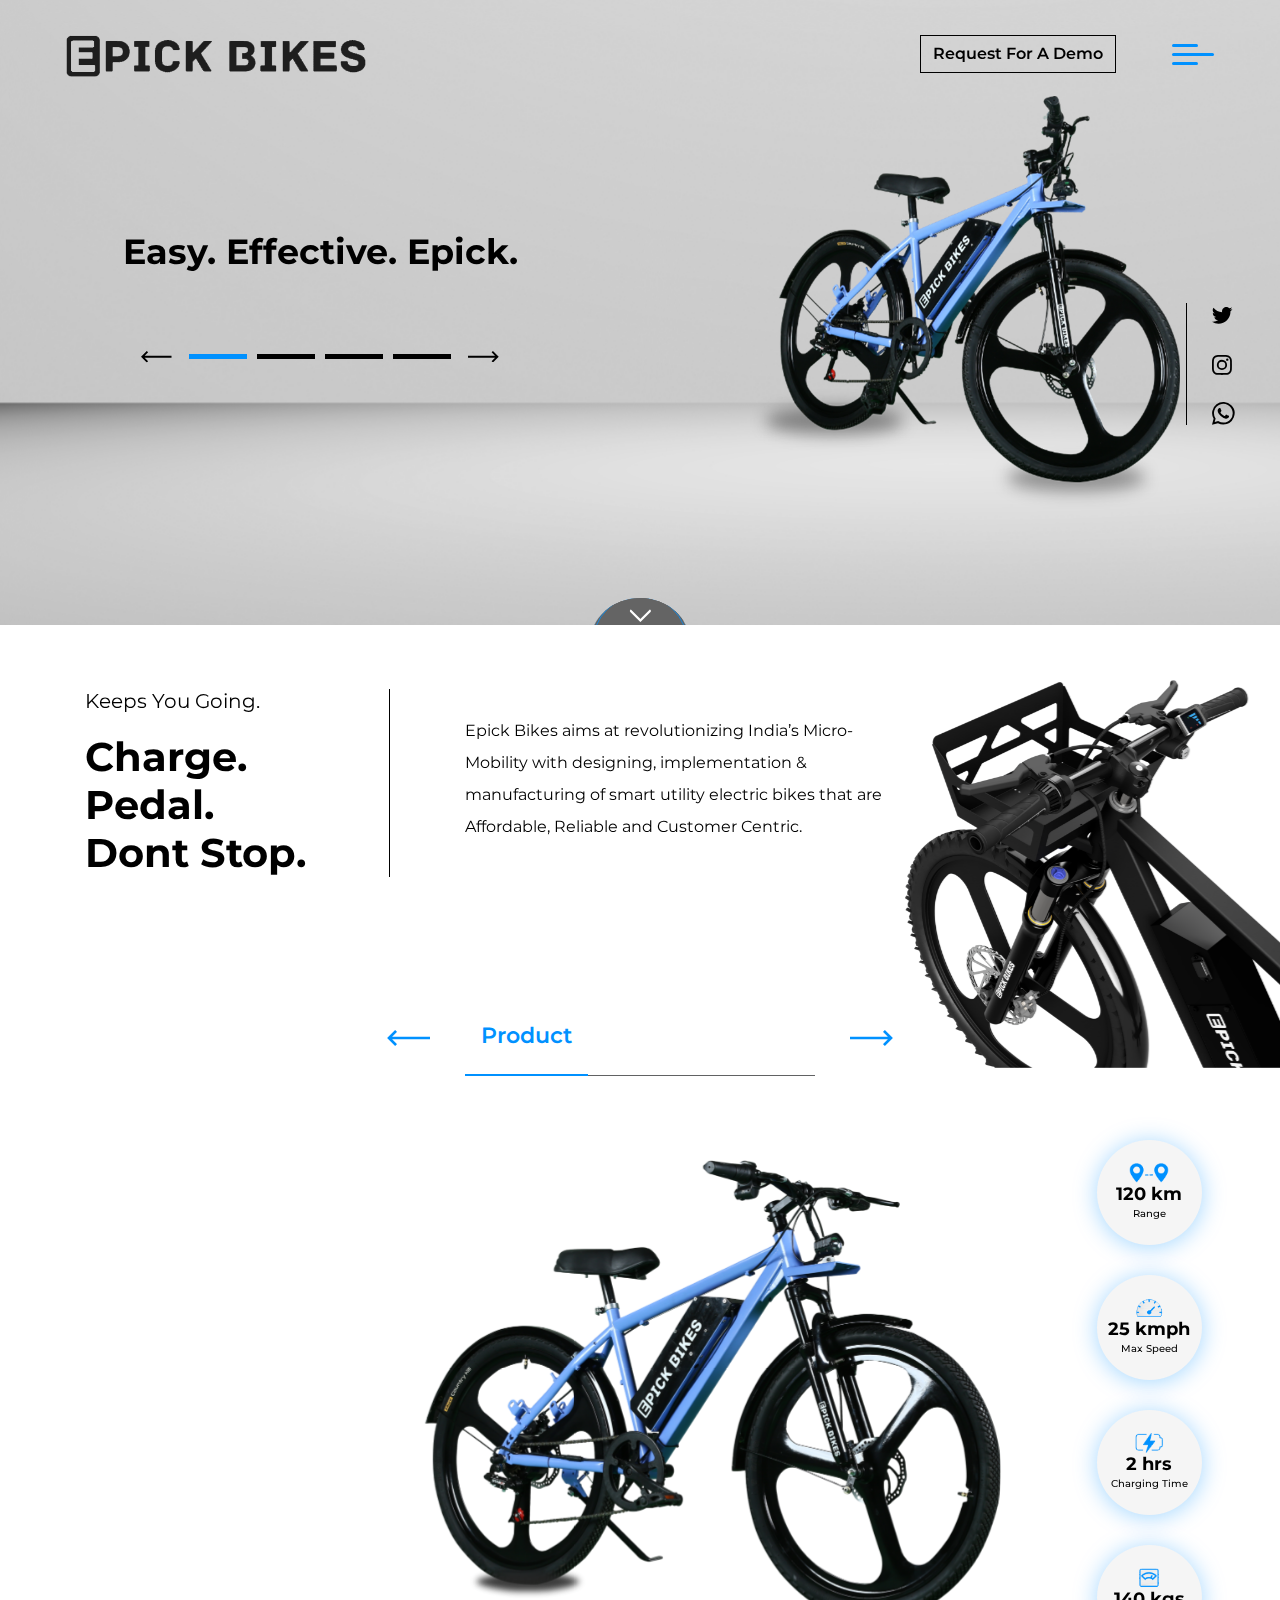
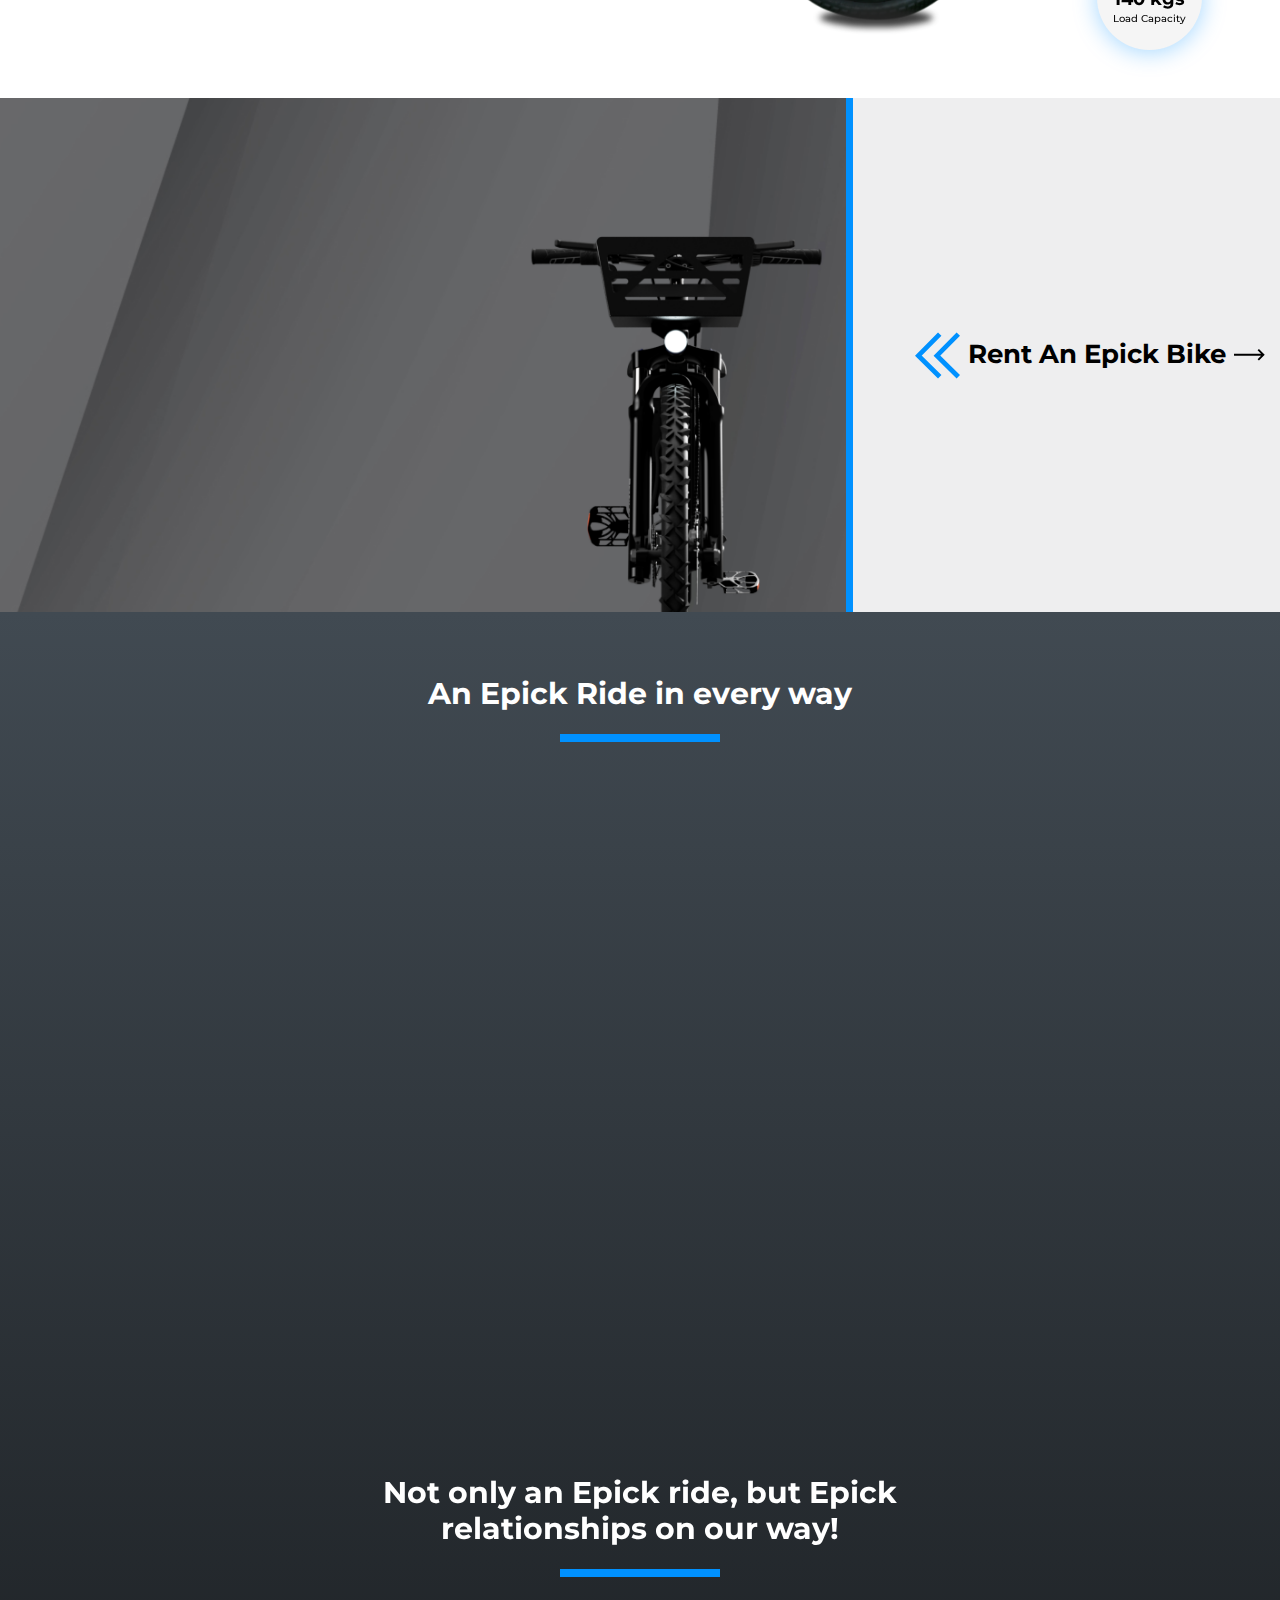
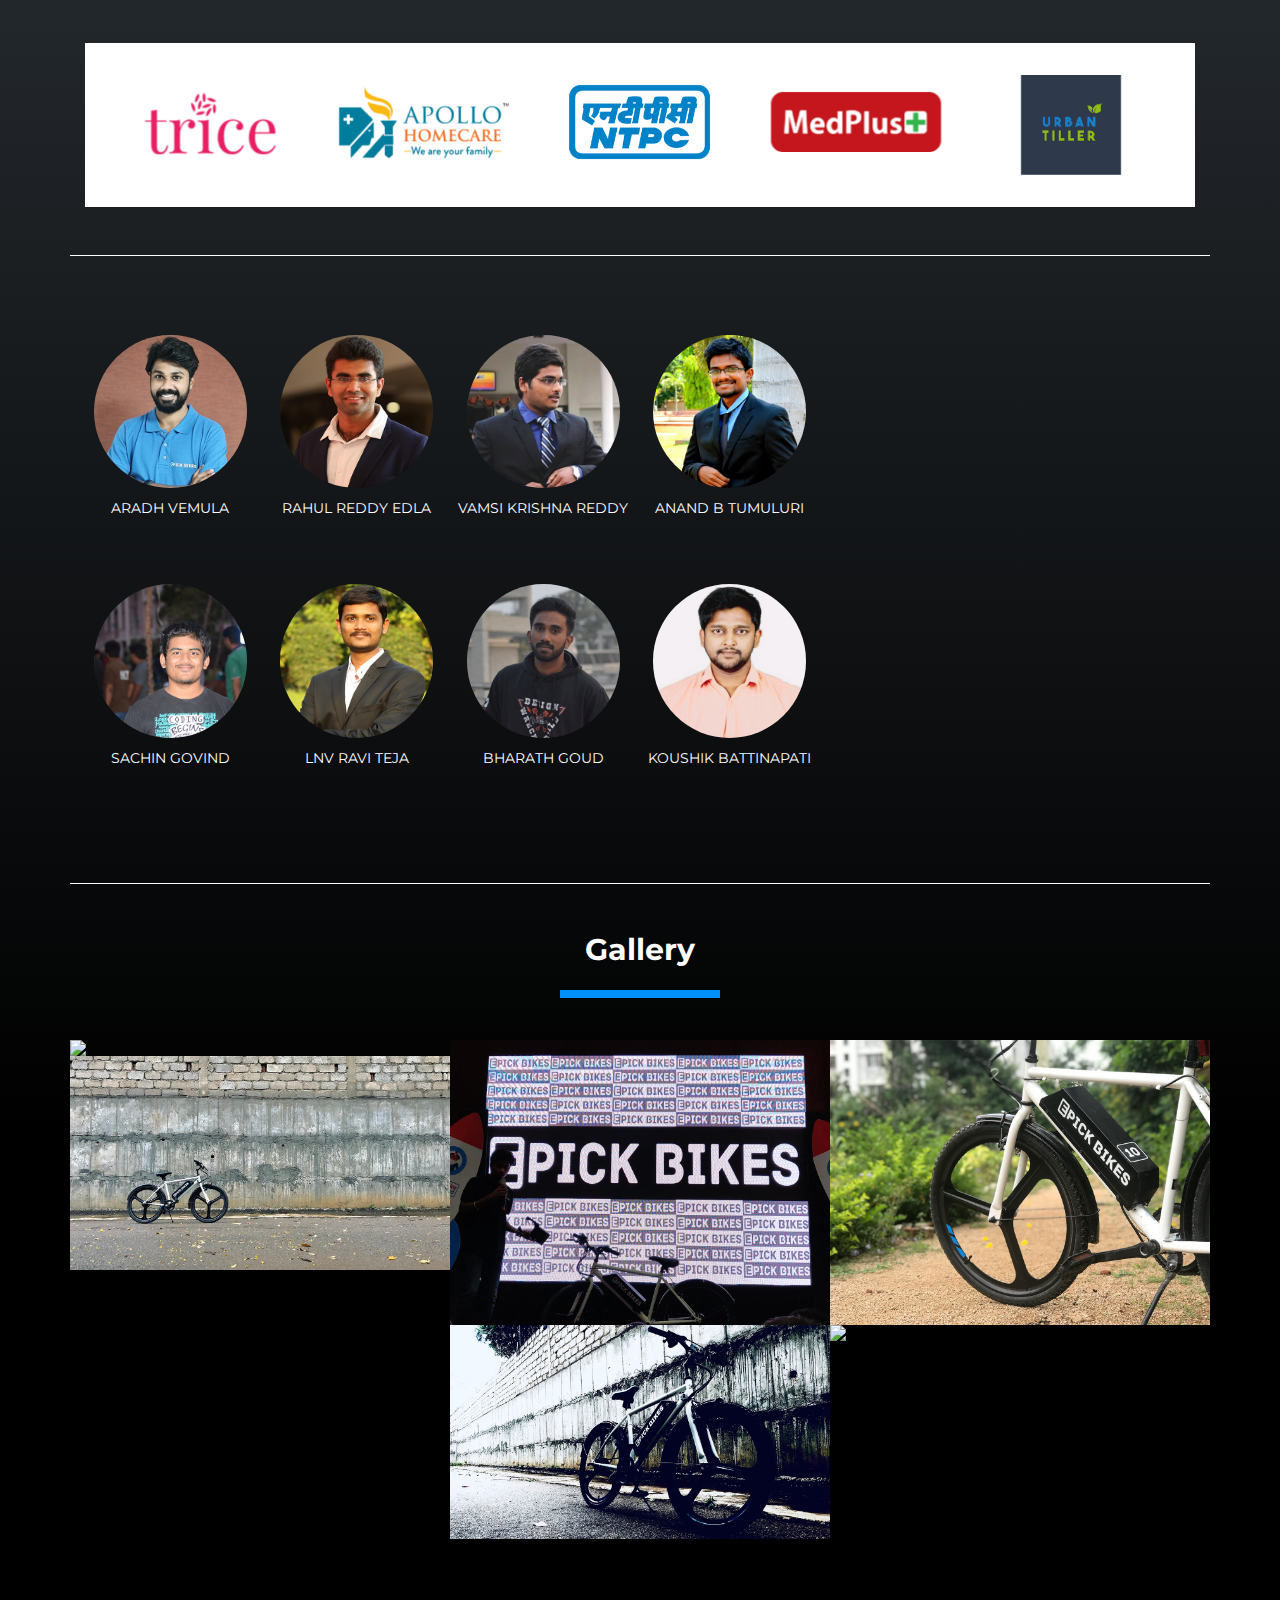
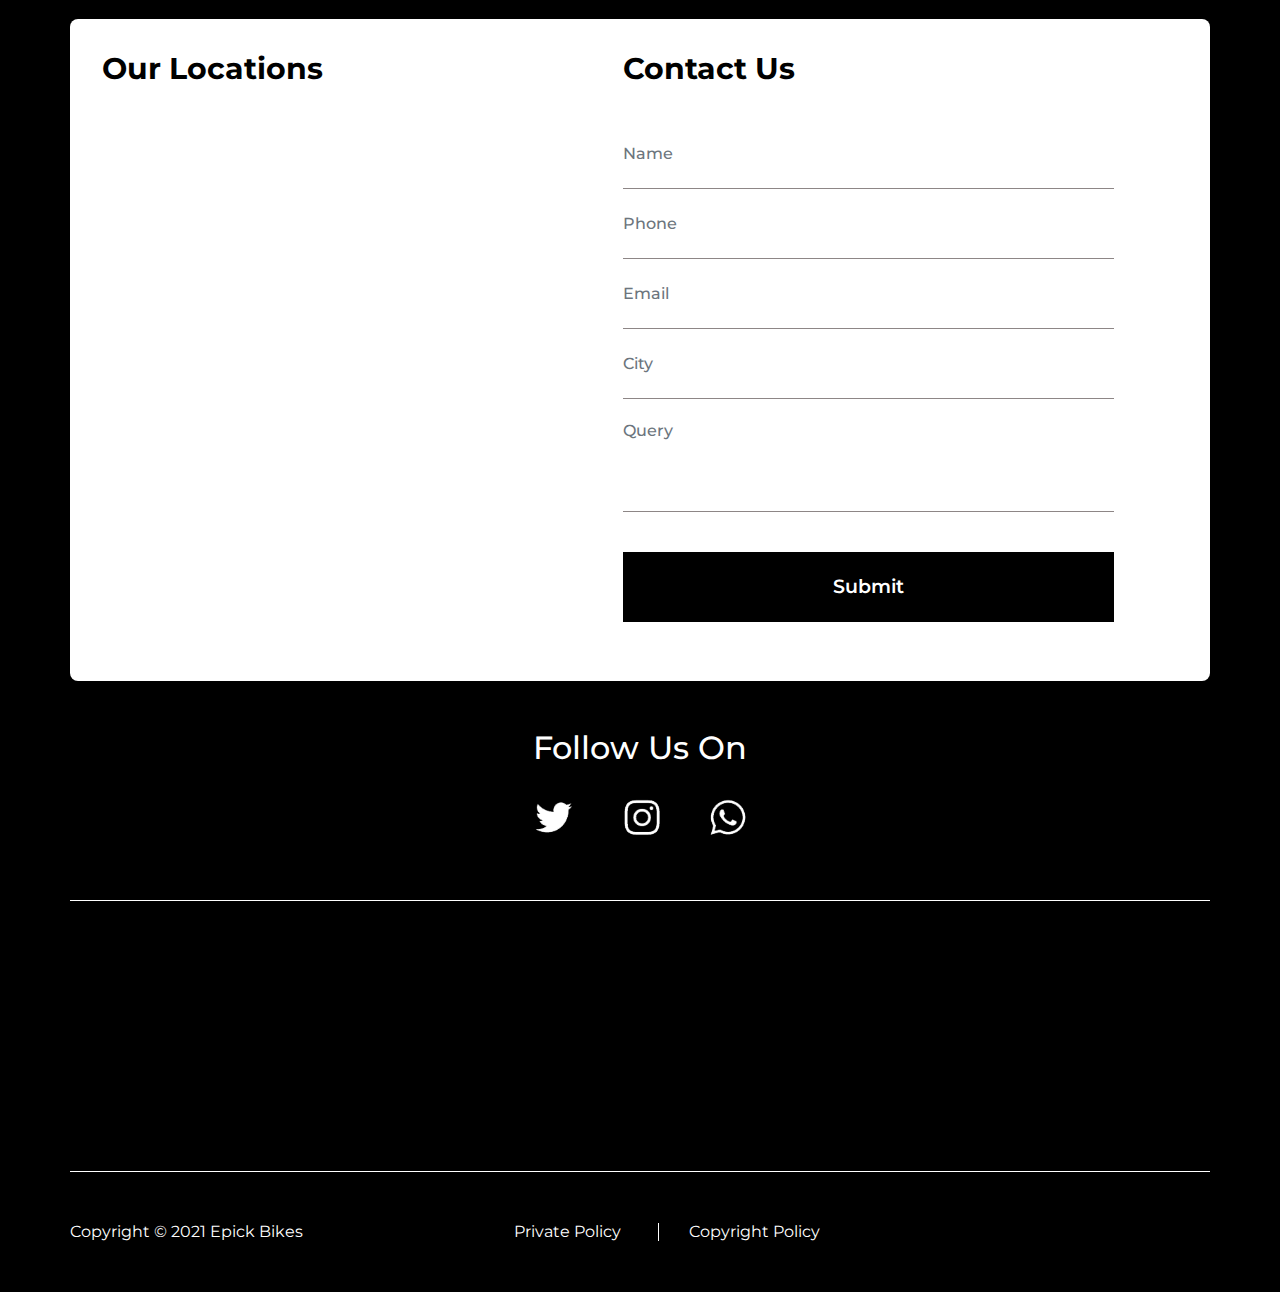
==== index.html @ 16fcb8f3 "Update index.html" ====
<!DOCTYPE html>
<html lang="en">
<head>
  <title>Epick Bikes | India’s Affordable Electric Bicycles</title>

  <meta charset="utf-8">
  <meta name="viewport" content="width=device-width, initial-scale=1">
  <meta name="description" content="Epick Bikes is a Hyderabad based indian EV technology startup that designs, develops and manufacture smart E-Bikes">

  <link rel="shortcut icon" href="images/fav.png" type="image/x-icon" />
  <!-- Styles -->
  <link rel="stylesheet" href="css/bootstrap.min.css">
  <link rel="stylesheet" type="text/css" href="css/themify-icons/themify-icons.css">
  <link rel="stylesheet" type="text/css" href="https://cdnjs.cloudflare.com/ajax/libs/font-awesome/5.15.3/css/all.min.css">
  <link rel="stylesheet" type="text/css" href="css/style.css">
  <link rel="stylesheet" type="text/css" href="css/responsive.css">
  <link rel="stylesheet" href="https://cdnjs.cloudflare.com/ajax/libs/fancybox/3.2.5/jquery.fancybox.min.css" />
  <link rel="stylesheet" href="css/animate.css"
  />
  <link href="https://unpkg.com/aos@2.3.1/dist/aos.css" rel="stylesheet">
  <!-- Owl Stylesheets -->
  <link rel="stylesheet" href="css/owl.carousel.min.css">
  <link rel="stylesheet" href="css/owl.theme.default.min.css">
  
</head>
  
<body> 

<header>
  <div class="container-fluid mx">
    <div class="row">
      <div class="col-8 col-md-6">
        <a href="#home" class="js-anchor-link"><img src="images/logo.png" class="logo_img"></a>
      </div>
      <div class="col-4 col-md-6">
        <ul class="list-inline float-right mb-0 d-flex align-items-center">
          <li class="list-inline-item">
            <button type="button" data-toggle="modal" data-target="#getForm" class="btn">Request for a demo</button>
          </li>
          <li class="list-inline-item ml-5">
            <a href="javascript:void(0)" class="openNav">
              <span></span>
              <span></span>
              <span></span>
            </a>
          </li>
        </ul>
      </div>
    </div>
  </div>
</header>

<div id="mySidenav" class="sidenav animated slideInRight" style="display:none;">
  <a href="javascript:void(0)" class="closebtn closeNav"><span class="ti-close"></span></a>      
    <div class="d">
      <ul class="list-unstyled side-nav">
        <li><a href="#home" class="js-anchor-link">Home</a></li>
        <li><a href="#productsBlock" class="js-anchor-link">Products</a></li>
        <li><a href="#featuresBlock" class="js-anchor-link">Features</a></li>
        <li><a href="#rentBike" class="js-anchor-link">Rent An Epick Bike</a></li>
        <li><a href="#buyBike" class="js-anchor-link">Buy An Epick Bike</a></li>   
        <li><a href="#howIsItUseFul" class="js-anchor-link">How Is It Useful</a></li>
        <li><a href="#ourTeam" class="js-anchor-link">Our Team</a></li>
        <li><a href="#contactUs" class="js-anchor-link">Contact Us</a></li>          
       </ul>
    </div>
</div>

<!-- main banner -->
<section class="main_banner" id="home">
  <div id="banner" class="carousel slide" data-ride="carousel" data-interval="2000">
    
    <!-- The slideshow -->
    <div class="carousel-inner">
      <div class="carousel-item active">
        <img src="images/eb1.png" class="animated slideInRight img-fluid">
        <div class="carousel-caption">
          <div class="container-fluid">
            <div class="row">
              <div class="col-md-6">
                <div class="caption_block animated bounceInDown">
                  <h1>Easy. effective. epick.</h1>
                </div>
              </div>
            </div>
          </div>
        </div>  
      </div>
      <div class="carousel-item">
        <img src="images/eb2.png" class="animated slideInRight img-fluid">
        <div class="carousel-caption">
          <div class="container-fluid">
            <div class="row">
              <div class="col-md-6 text-center">
                <div class="caption_block animated bounceInDown">
                  <h1>ride to work</h1>
                  <button href="#howIsItUseFul" class="btn js-anchor-link">Know More</button>
                </div>
              </div>
            </div>
          </div>
        </div>
      </div>
      <div class="carousel-item">
        <img src="images/group_45.png" class="animated slideInRight img-fluid">
        <div class="carousel-caption">
          <div class="container-fluid">
            <div class="row">
              <div class="col-md-6 text-center">
                <div class="caption_block animated bounceInDown">
                  <h1>ride for work</h1>
                  <button href="#howIsItUseFul" class="btn js-anchor-link">Know More</button>
                </div>
              </div>
            </div>
          </div>
        </div>
      </div>
      <div class="carousel-item">
        <img src="images/eb4.png" class="animated slideInRight img-fluid">
        <div class="carousel-caption">
          <div class="container-fluid">
            <div class="row">
              <div class="col-md-6 text-center">
                <div class="caption_block animated bounceInDown">
                  <h1>ride within community</h1>
                  <button href="#howIsItUseFul" class="btn js-anchor-link">Know More</button>
                </div>
              </div>
            </div>
          </div>
        </div>
      </div>
    </div>

    <div class="container-fluid slide_option_list">
      <div class="row">
        <div class="col-md-6">
          <ul class="list-inline">
            <li class="list-inline-item">
              <!-- Left control -->
              <a class="carousel-control-prev" href="#banner" data-slide="prev">
                <svg style="transform: rotate(180deg);" xmlns="http://www.w3.org/2000/svg" width="30.72" height="11.52" viewBox="0 0 30.72 11.52"><path d="M-30.72,4.8H-3.677L-7.114,1.354-5.76,0,0,5.76l-5.76,5.76-1.354-1.354L-3.677,6.72H-30.72Z" transform="translate(30.72)"/></svg>
              </a>
            </li>
            <li class="list-inline-item">
              <!-- Indicators -->
              <ul class="carousel-indicators">
                <li data-target="#banner" data-slide-to="0" class="active"></li>
                <li data-target="#banner" data-slide-to="1"></li>
                <li data-target="#banner" data-slide-to="2"></li>
                <li data-target="#banner" data-slide-to="3"></li>
              </ul>
            </li>
            <li class="list-inline-item">
              <!-- right control -->
              <a class="carousel-control-next" href="#banner" data-slide="next">
                <svg xmlns="http://www.w3.org/2000/svg" width="30.72" height="11.52" viewBox="0 0 30.72 11.52"><path d="M-30.72,4.8H-3.677L-7.114,1.354-5.76,0,0,5.76l-5.76,5.76-1.354-1.354L-3.677,6.72H-30.72Z" transform="translate(30.72)"/></svg>
              </a>
            </li>
          </ul>
        </div>  
      </div>
    </div>
  </div>
    
  <div class="social_block">
    <ul class="list-unstyled">
      <!-- <li>
        <a href="" target="_">
          <svg xmlns="http://www.w3.org/2000/svg" width="10.683" height="20.57" viewBox="0 0 10.683 20.57"><path d="M7.863,0c-2.792,0-4.7,1.7-4.7,4.833v2.7H0v3.658H3.159V20.57H6.934V11.189h3.15l.473-3.658H6.934V5.195c0-1.059.295-1.781,1.813-1.781h1.936V.144A25.875,25.875,0,0,0,7.863,0Z"/></svg>
        </a>
      </li> -->
      <li>
        <a href="https://twitter.com/EpickBikes" target="_blank">
          <svg xmlns="http://www.w3.org/2000/svg" width="20.571" height="16.716" viewBox="0 0 20.571 16.716"><path d="M20.571,1.978a8.438,8.438,0,0,1-2.423.665A4.234,4.234,0,0,0,20,.309a8.438,8.438,0,0,1-2.68,1.024,4.224,4.224,0,0,0-7.191,3.849A11.981,11.981,0,0,1,1.433.772,4.225,4.225,0,0,0,2.739,6.406,4.2,4.2,0,0,1,.828,5.879c0,.018,0,.035,0,.053A4.223,4.223,0,0,0,4.212,10.07a4.249,4.249,0,0,1-1.906.072,4.225,4.225,0,0,0,3.943,2.931,8.471,8.471,0,0,1-5.242,1.806A8.635,8.635,0,0,1,0,14.82a11.948,11.948,0,0,0,6.47,1.9A11.924,11.924,0,0,0,18.476,4.709q0-.274-.012-.545A8.594,8.594,0,0,0,20.57,1.979"/></svg>
        </a>
      </li>
      <li>
        <a href="https://www.instagram.com/epickbikes/?hl=en" target="_blank">
          <svg xmlns="http://www.w3.org/2000/svg" width="19.915" height="19.919" viewBox="0 0 19.915 19.919"><g transform="translate(-0.449 0)"><path d="M20.313,5.856A7.278,7.278,0,0,0,19.85,3.44,5.1,5.1,0,0,0,16.936.525,7.3,7.3,0,0,0,14.519.062C13.453.012,13.114,0,10.41,0S7.367.012,6.3.058A7.281,7.281,0,0,0,3.888.521,4.86,4.86,0,0,0,2.122,1.673,4.9,4.9,0,0,0,.974,3.436,7.3,7.3,0,0,0,.511,5.852C.46,6.919.449,7.257.449,9.961S.46,13,.507,14.067A7.278,7.278,0,0,0,.97,16.483,5.1,5.1,0,0,0,3.885,19.4a7.3,7.3,0,0,0,2.416.463c1.062.047,1.4.058,4.105.058s3.043-.012,4.105-.058a7.277,7.277,0,0,0,2.416-.463,5.1,5.1,0,0,0,2.915-2.914,7.3,7.3,0,0,0,.463-2.416c.047-1.062.058-1.4.058-4.105s0-3.043-.051-4.105Zm-1.794,8.133a5.46,5.46,0,0,1-.342,1.848,3.3,3.3,0,0,1-1.891,1.891,5.479,5.479,0,0,1-1.848.342c-1.051.047-1.366.058-4.023.058s-2.977-.012-4.024-.058a5.457,5.457,0,0,1-1.848-.342A3.065,3.065,0,0,1,3.4,16.985a3.1,3.1,0,0,1-.743-1.144,5.48,5.48,0,0,1-.342-1.848c-.047-1.051-.058-1.366-.058-4.024s.012-2.977.058-4.023A5.457,5.457,0,0,1,2.655,4.1,3.028,3.028,0,0,1,3.4,2.953,3.092,3.092,0,0,1,4.546,2.21a5.483,5.483,0,0,1,1.848-.342c1.051-.047,1.366-.058,4.023-.058s2.977.012,4.024.058a5.46,5.46,0,0,1,1.848.342,3.063,3.063,0,0,1,1.144.743A3.1,3.1,0,0,1,18.177,4.1a5.482,5.482,0,0,1,.342,1.848c.047,1.051.058,1.366.058,4.023s-.012,2.969-.058,4.02Zm0,0" transform="translate(0 0)"/><path d="M130.066,124.5a5.117,5.117,0,1,0,5.117,5.117A5.118,5.118,0,0,0,130.066,124.5Zm0,8.436a3.319,3.319,0,1,1,3.319-3.319A3.32,3.32,0,0,1,130.066,132.936Zm0,0" transform="translate(-119.656 -119.655)"/><path d="M364.839,89.8a1.195,1.195,0,1,1-1.195-1.195A1.195,1.195,0,0,1,364.839,89.8Zm0,0" transform="translate(-347.915 -85.154)"/></g></svg>
        </a>
      </li>
      <li>
        <a href="https://wa.me/919494869939?text=Thank%20you%20for%20contacting%20Epick%20Bikes" target="_blank">
          <svg xmlns="http://www.w3.org/2000/svg" width="22.589" height="22.697" viewBox="0 0 22.589 22.697"><defs><style>.a{fill-rule:evenodd;}</style></defs><path class="a" d="M19.547,3.3a11.25,11.25,0,0,0-17.7,13.571L.25,22.7l5.962-1.564A11.235,11.235,0,0,0,11.587,22.5h0A11.252,11.252,0,0,0,19.547,3.3ZM11.591,20.6h0A9.337,9.337,0,0,1,6.83,19.3l-.341-.2-3.538.928.944-3.45-.222-.354A9.348,9.348,0,1,1,11.591,20.6Zm5.128-7c-.281-.141-1.663-.82-1.92-.914s-.445-.14-.632.141-.726.914-.89,1.1-.328.211-.609.07a7.676,7.676,0,0,1-2.26-1.395,8.477,8.477,0,0,1-1.563-1.947c-.164-.281,0-.419.123-.574a7.949,7.949,0,0,0,.7-.961.517.517,0,0,0-.024-.492c-.07-.141-.632-1.524-.866-2.087-.228-.548-.46-.474-.632-.482s-.351-.01-.539-.01A1.032,1.032,0,0,0,6.86,6.4a3.152,3.152,0,0,0-.983,2.344,5.467,5.467,0,0,0,1.147,2.907,12.527,12.527,0,0,0,4.8,4.243,16.086,16.086,0,0,0,1.6.592,3.853,3.853,0,0,0,1.77.111,2.9,2.9,0,0,0,1.9-1.336,2.348,2.348,0,0,0,.164-1.336c-.07-.117-.258-.187-.538-.328Zm0,0" transform="translate(-0.25)"/></svg>
        </a>
      </li>
    </ul>
  </div>


  <div class="cl_block">
    <ul class="circle_links">
      <li>
        <a href="#productsBlock" class="js-anchor-link">Product</a>
      </li>
      <li>
        <a href="#featuresBlock" class="js-anchor-link">Features</a>
      </li>
      <li>
        <a href="#rentBike" class="js-anchor-link">Own Epick</a>
      </li>
      <li>
        <a href="#contactUs" class="js-anchor-link">Contact Us</a>
      </li>
      <li class="close">
        <a href="javascript:void(0)"><span class="ti-angle-down"></span></a>
      </li>
    </ul>
  </div>
</section>

<div class="bg_bike">
<!-- about block -->
<section class="about_block">
  <div class="container">
    <div class="row d-flex align-items-center">
      <div class="col-md-4">
        <div data-aos="fade-right" data-aos-delay="200">
          <h5>Keeps You Going.</h5>
          <h1>Charge. <span>Pedal.</span> Dont Stop.</h1>
        </div>
      </div>
      <div class="col-md-6" data-aos="fade-left" data-aos-delay="200">
        <p>
          Epick Bikes aims at revolutionizing India’s Micro-Mobility with designing, implementation & manufacturing of smart utility electric bikes that are Affordable, Reliable and Customer Centric.
        </p>
      </div>
    </div>
  </div>
</section>


<!-- product features -->
<div id="productsBlock"></div>
<section class="product_features py-5" id="featuresBlock">
  <div class="container-fluid mx">
    <div class="row mb-5">
      <div class="col-md-12">
        <!-- Nav links -->
        
            <ul class="nav nav-pills fa d-flex" role="tablist">
              <li class="nav-item vis ">
                <a class="nav-link active" data-toggle="pill" href="#products">Product</a>
              </li>
              <li class="nav-item vis">
                <a class="nav-link" data-toggle="pill" href="#features">Features</a>
              </li>
            </ul>
         
      </div>
    </div>

  <!-- Tab panes -->
  <div class="tab-content">
    <div class="tab-pane fade active" id="products">
      <div class="row carousel fade" id="product" data-ride="carousel" data-interval="false">
        <div class="col-md-3">
          <div class="product_sel" data-aos="fade-right" data-aos-delay="200">
            <h1>WE <b>ADAPT </b>
OUR PRODUCT
TO YOUR <b>NEEDS</b>
</h1>
            <p>Select your colour</p>
            <ul class="list-inline color_select carousel-indicators">
              <li data-target="#product" data-slide-to="0"  class="list-inline-item active">
                <a href=""></a>
              </li>
              <li data-target="#product" data-slide-to="1"  class="list-inline-item">
                <a href=""></a>
              </li>
              <li data-target="#product" data-slide-to="2"  class="list-inline-item">
                <a href=""></a>
              </li>
              <li data-target="#product" data-slide-to="3"  class="list-inline-item">
                <a href=""></a>
              </li>
              <li data-target="#product" data-slide-to="4"  class="list-inline-item">
                <a href=""></a>
              </li>
            </ul>
            <a class="btn mt-5" href="docs/Epick Bikes_Specification PDF.pdf" target="blank">See Detailed Specifications</a>
          </div>
        </div>
        <div class="col-md-9">
          <div class="row product_details d-flex align-items-center">
            <div class="col-md-9 col-lg-10">
              <div class="carousel-inner">
                <div class="carousel-item active">
                  <div class="bike_img">
                    <img src="images/product_bike_22.png" class="img-fluid">
                  </div>
                </div>
                <div class="carousel-item">
                  <div class="bike_img">
                    <img src="images/product_bike_11.png" class="img-fluid">
                  </div>
                </div>
                <div class="carousel-item">
                  <div class="bike_img">
                    <img src="images/product_bike_33.png" class="img-fluid">
                  </div>
                </div>
                <div class="carousel-item">
                  <div class="bike_img">
                    <img src="images/product_bike_44.png" class="img-fluid">
                  </div>
                </div>
                <div class="carousel-item">
                  <div class="bike_img">
                    <img src="images/product_bike_55.png" class="img-fluid">
                  </div>
                </div>
              </div>
            </div>
            <div class="col-md-3 col-lg-2">
              <ul class="list-unstyled">
                <li>
                  <img src="images/icon1-range.png">
                  <h5>120 km</h5>
                  <p>Range</p>
                </li>
                <li>
                  <img src="images/speed-icon.png">
                  <h5>25 kmph</h5>
                  <p>Max Speed</p>
                </li>
                <li>
                  <img src="images/charging-icon.png">
                  <h5>2 hrs</h5>
                  <p>Charging Time</p>
                </li>
                <li>
                  <img src="images/capacity-icon.png">
                  <h5>140 kgs</h5>
                  <p>Load Capacity</p>
                </li>
              </ul>
            </div>
          </div>
        </div>
      </div>
    </div>
    <div class="tab-pane fade" id="features">
      <div class="row">
        <div class="col-md-6">
          <img src="images/charging_render.png" class="img-fluid">
        </div>
        <div class="col-md-6">
          <ul class="list-unstyled accordion" id="ftr" data-aos="fade-left" data-aos-delay="200">
            <li>
              <a class="toggle" srcUrl="images/charging_render.png">Portable Charger</a>
              <div class="inner">
                <p>A lightweight 3A/5A portable charger that can be plugged in any domestic socket.
</p>
              </div>
            </li>
            <li>
              <a class="toggle" srcUrl="images/pedal_assist.png">Pedal Assist</a>
              <div class="inner">
                <p>Pedal Assist mode with a 12 magnet PAS sensor aids in easing your cycling effort and increased range
</p>
              </div>
            </li>
            <li>
              <a class="toggle" srcUrl="images/gps_tracking.png">GPS Tracking</a>
              <div class="inner">
                <p>Live GPS tracking & real-time Monitoring dashboard 
</p>
              </div>
            </li>
            <li>
              <a class="toggle" srcUrl="images/customize_utility.png">Customize Utility</a>
              <div class="inner">
                <p>Customize your utility space as per your need on our robust rear utility frame
</p>
              </div>
            </li>
          </ul>
        </div>
      </div>
    </div>
  </div>

  </div>
</section>
</div>


<!-- buy product -->
<section class="buy_product_block">
  <div class="container-fluid">
    <div class="block3" id="buyBike">
      <div class="row d-flex align-items-center block1">
        <div class="col-md-8 left_block">
          <ul class="list-inline d-flex">
            <li class="list-inline-item" data-aos="fade-right" data-aos-delay="200">
              <h2>Buy An Epick Bike</h2>
              <h1>Make your own Epick decisions!</h1>
              <p>Own an Epick Bike and make your short distances even shorter, convenient and affordable.
</p>
              <button type="button" data-toggle="modal" data-target="#getForm" class="btn">Buy Now</button>
            </li>
          </ul>
        </div>
        <div class="col-md-4">
          <a href="javascript:void(0)" class="next_div">
            <i>
              <svg class="d_arrow" xmlns="http://www.w3.org/2000/svg" width="65.435" height="66.95" viewBox="0 0 65.435 66.95"><defs><style>.a{fill:none;stroke:#0091ff;stroke-miterlimit:10;stroke-width:7px;}</style></defs><g transform="translate(60.985 1.985)"><path class="a" d="M0,0-30.749,31-62,0" transform="translate(-31.5 0.5) rotate(-90)"/><path class="a" d="M0,0-30.749,31-62,0" transform="translate(-58.5 0.5) rotate(-90)"/></g></svg>
            </i>
            <span class="">Rent An Epick Bike</span>
            <svg xmlns="http://www.w3.org/2000/svg" width="30.72" height="11.52" viewBox="0 0 30.72 11.52"><path d="M-30.72,4.8H-3.677L-7.114,1.354-5.76,0,0,5.76l-5.76,5.76-1.354-1.354L-3.677,6.72H-30.72Z" transform="translate(30.72)"/></svg>
          </a>
        </div>
      </div>
    </div>
    <div class="block4" id="rentBike">
      <div class="row d-flex align-items-center block2">
        <div class="col-md-4 pr-0">
          <a href="javascript:void(0)" class="next_div">
            <svg class="arrow" xmlns="http://www.w3.org/2000/svg" width="30.72" height="11.52" viewBox="0 0 30.72 11.52"><path d="M-30.72,4.8H-3.677L-7.114,1.354-5.76,0,0,5.76l-5.76,5.76-1.354-1.354L-3.677,6.72H-30.72Z" transform="translate(30.72)"/></svg>
            <span>Buy An Epick Bike</span>
            
              <svg class="d_arrow" xmlns="http://www.w3.org/2000/svg" width="65.435" height="66.95" viewBox="0 0 65.435 66.95"><defs><style>.a{fill:none;stroke:#0091ff;stroke-miterlimit:10;stroke-width:7px;}</style></defs><g transform="translate(60.985 1.985)"><path class="a" d="M0,0-30.749,31-62,0" transform="translate(-31.5 0.5) rotate(-90)"/><path class="a" d="M0,0-30.749,31-62,0" transform="translate(-58.5 0.5) rotate(-90)"/></g></svg>
          </a>
        </div>
        <div class="col-md-8 left_block r">
          <ul class="list-inline d-flex">
            <li class="list-inline-item">
              <h2>Rent An Epick Bike</h2>
              <h1>Let's not rush into this relationship</h1>
              <p>Exhausted and skeptical in making a purchase decision! We are here to bridge that gap by creating an opportunity to try out our Epick Bike for few months and then adapt to your wish & will.</p>
              <button type="button" data-toggle="modal" data-target="#getForm" class="btn">Rent Now</button>
            </li>
          </ul>
          <img src="images/render_bike_r.png" class="img-fluid float-right">
        </div>
      </div>
    </div>
  </div>
</section>


<section class="block_lg">
  <div id="howIsItUseFul">
    <h1 class="title">An Epick Ride in every way</h1>
    <div class="container-fluid">
      <div class="row">
        <div class="col-md-4">
          <div class="card" data-aos="fade-up">
            <div class="img-block">
              <img src="images/card-img1.png" class="img-fluid">
            </div>
            <h1> Ride to work</h1>
            <p>
              Many of us find ourselves stuck in between environmental consciousness and personal comfort. Commute is a huge part of this thought process.</p>
            <button type="button" data-toggle="modal" data-target="#cardBlock1" class="btn">
              Learn More
              <svg xmlns="http://www.w3.org/2000/svg" width="30.72" height="11.52" viewBox="0 0 30.72 11.52"><path d="M-30.72,4.8H-3.677L-7.114,1.354-5.76,0,0,5.76l-5.76,5.76-1.354-1.354L-3.677,6.72H-30.72Z" transform="translate(30.72)"/></svg>
            </button>
          </div>
        </div>

        <div class="col-md-4">
          <div class="card" data-aos="fade-up" data-aos-delay="300">
            <div class="img-block">
              <img src="images/card-img2.png" class="img-fluid">
            </div>
            <h1> Ride for work</h1>
            <p>
              Operational costs and timely delivery are crucial for any business. Convenience and affordability is the prime concern of any employee.
            </p>
            <button type="button" data-toggle="modal" data-target="#cardBlock2" class="btn">
              Learn More
              <svg xmlns="http://www.w3.org/2000/svg" width="30.72" height="11.52" viewBox="0 0 30.72 11.52"><path d="M-30.72,4.8H-3.677L-7.114,1.354-5.76,0,0,5.76l-5.76,5.76-1.354-1.354L-3.677,6.72H-30.72Z" transform="translate(30.72)"/></svg>
            </button>
          </div>
        </div>

        <div class="col-md-4">
          <div class="card" data-aos="fade-up" data-aos-delay="600">
            <div class="img-block">
              <img src="images/card-img3.png" class="img-fluid">
            </div>
            <h1> Ride in community</h1>
            <p>
              Now make your internal commutes within townships, communities, campuses, offices etc 
            </p>
            <button type="button" data-toggle="modal" data-target="#cardBlock3" class="btn">
              Learn More
              <svg xmlns="http://www.w3.org/2000/svg" width="30.72" height="11.52" viewBox="0 0 30.72 11.52"><path d="M-30.72,4.8H-3.677L-7.114,1.354-5.76,0,0,5.76l-5.76,5.76-1.354-1.354L-3.677,6.72H-30.72Z" transform="translate(30.72)"/></svg>
            </button>
          </div>
        </div>
      </div>
    </div>
  </div>


  <div class="container" id="testimonials">
    <h1 class="title">Not only an Epick ride, but Epick <span>relationships on our way!</span></h1>
    
    <div class="client_saying">

      <div class="client_logo_block">
        <div class="owl-carousel owl-theme banner-1">
          <div class="item">
              <img src="images/bitmap-4.1.png" class="img-fluid" data-target="client1" />
          </div>
          <div class="item">
              <img src="images/bitmap-5.png" class="img-fluid" data-target="client2" />
          </div>
          <div class="item">
              <img src="images/bitmap-6.png" class="img-fluid" data-target="client3" />
          </div>
          <div class="item">
              <img src="images/bitmap-7.png" class="img-fluid" data-target="client4" />
          </div>
          <div class="item">
              <img src="images/bitmap-8.1.png" class="img-fluid" data-target="client5" />
          </div>
          <div class="item">
              <img src="images/bitmap-9.png" class="img-fluid" data-target="client1" />
          </div>
          <div class="item">
              <img src="images/bitmap-10.png" class="img-fluid" data-target="client2" />
          </div>
          <div class="item">
              <img src="images/bitmap-11.png" class="img-fluid" data-target="client2" />
          </div>
          <div class="item">
              <img src="images/bitmap-12.png" class="img-fluid" data-target="client2" />
          </div>
          <div class="item">
              <img src="images/bitmap-13.png" class="img-fluid" data-target="client2" />
          </div>
        </div>

        <div id="tri"></div>
      </div>
      
      <!-- <div class="tab-content testimonial_block">
        <div class="owl-carousel owl-theme testi">
          <div class="item">
            <div class="tab-pane fade show" id="client1">
              <div class="media p-3">
                <img src="images/rectangle-5.png" alt="John Doe" class="mr-4">
                <div class="media-body">
                  <h4>Jhon Doe</h4>
                  <p>Lorem Ipsum is simply dummy text of the printing and typesetting industry. Lorem Ipsum has been the industry's standard dummy text ever since the 1500s</p>
                </div>
              </div>
            </div>
          </div>
          <div class="item">
            <div class="tab-pane fade" id="client2">
              <div class="media p-3">
                <img src="images/rectangle-5.png" alt="John Doe" class="mr-4">
                <div class="media-body">
                  <h4>Jhon Doe 2</h4>
                  <p>Lorem Ipsum is simply dummy text of the printing and typesetting industry. Lorem Ipsum has been the industry's standard dummy text ever since the 1500s</p>
                </div>
              </div>
            </div>
          </div>
          <div class="item">
            <div class="tab-pane fade" id="client3">
              <div class="media p-3">
                <img src="images/rectangle-5.png" alt="John Doe" class="mr-4">
                <div class="media-body">
                  <h4>Jhon Doe 3</h4>
                  <p>Lorem Ipsum is simply dummy text of the printing and typesetting industry. Lorem Ipsum has been the industry's standard dummy text ever since the 1500s</p>
                </div>
              </div>
            </div>
          </div>
          <div class="item">
            <div class="tab-pane fade" id="client4">
              <div class="media p-3">
                <img src="images/rectangle-5.png" alt="John Doe" class="mr-4">
                <div class="media-body">
                  <h4>Jhon Doe 4</h4>
                  <p>Lorem Ipsum is simply dummy text of the printing and typesetting industry. Lorem Ipsum has been the industry's standard dummy text ever since the 1500s</p>
                </div>
              </div>
            </div>
          </div>
          <div class="item">
            <div class="tab-pane fade" id="client5">
              <div class="media p-3">
                <img src="images/rectangle-5.png" alt="John Doe" class="mr-4">
                <div class="media-body">
                  <h4>Jhon Doe 5</h4>
                  <p>Lorem Ipsum is simply dummy text of the printing and typesetting industry. Lorem Ipsum has been the industry's standard dummy text ever since the 1500s</p>
                </div>
              </div>
            </div>
          </div>
          <div class="item">
            <div class="tab-pane fade" id="client2">
              <div class="media p-3">
                <img src="images/rectangle-5.png" alt="John Doe" class="mr-4">
                <div class="media-body">
                  <h4>Jhon Doe 2</h4>
                  <p>Lorem Ipsum is simply dummy text of the printing and typesetting industry. Lorem Ipsum has been the industry's standard dummy text ever since the 1500s</p>
                </div>
              </div>
            </div>
          </div>
          <div class="item">
            <div class="tab-pane fade show" id="client1">
              <div class="media p-3">
                <img src="images/rectangle-5.png" alt="John Doe" class="mr-4">
                <div class="media-body">
                  <h4>Jhon Doe</h4>
                  <p>Lorem Ipsum is simply dummy text of the printing and typesetting industry. Lorem Ipsum has been the industry's standard dummy text ever since the 1500s</p>
                </div>
              </div>
            </div>
          </div>
        </div>
        
        
        
        
        
      </div> -->
    </div>
    
  </div>

  <div class="container team_block" id="ourTeam">
    <div class="row d-flex align-items-center">
      <div class="col-md-8">
        <ul class="list-unstyled">
          <li>
            <div class="content" val="CEO">
              <a href="javascript:void(0)">
                <div class="content-overlay"></div>
                <img class="content-image" src="images/aradh_vemula.png">
                <div class="content-details fadeIn-bottom">
                  <h3 class="content-title">CEO</h3>
                </div>
              </a>
            </div>
            <p>ARADH VEMULA</p>
          </li>
          <li>
            <div class="content">
              <a href="javascript:void(0)">
                <div class="content-overlay"></div>
                <img class="content-image" src="images/sachin_govind.png">
                <div class="content-details fadeIn-bottom">
                  <h3 class="content-title">SOFTWARE & TECH DEVELOPMENT</h3>
                </div>
              </a>
            </div>
            <p>SACHIN GOVIND</p>
          </li>
          <li>
            <div class="content">
              <a href="javascript:void(0)">
                <div class="content-overlay"></div>
                <img class="content-image" src="images/rahul_reddy.png">
                <div class="content-details fadeIn-bottom">
                  <h3 class="content-title">CBO</h3>
                </div>
              </a>
            </div>
            <p>RAHUL REDDY EDLA</p>
          </li>
          <li>
            <div class="content">
              <a href="javascript:void(0)">
                <div class="content-overlay"></div>
                <img class="content-image" src="images/lnv_ravi_teja.png">
                <div class="content-details fadeIn-bottom">
                  <h3 class="content-title">BUSINESS DEVELOPMENT</h3>
                </div>
              </a>
            </div>
            <p>LNV RAVI TEJA</p>
          </li>
          <li>
            <div class="content">
              <a href="javascript:void(0)">
                <div class="content-overlay"></div>
                <img class="content-image" src="images/vamsi_krishna.png">
                <div class="content-details fadeIn-bottom">
                  <h3 class="content-title">AFTER SALES</h3>
                </div>
              </a>
            </div>
            <p>VAMSI KRISHNA REDDY</p>
          </li>
         
          <li>
            <div class="content">
              <a href="javascript:void(0)">
                <div class="content-overlay"></div>
                <img class="content-image" src="images/bharath_goud.png">
                <div class="content-details fadeIn-bottom">
                  <h3 class="content-title">BUSINESS DEVELOPMENT</h3>
                </div>
              </a>
            </div>
            <p>BHARATH GOUD</p>
          </li>

          <li>
            <div class="content">
              <a href="javascript:void(0)">
                <div class="content-overlay"></div>
                <img class="content-image" src="images/anand.png">
                <div class="content-details fadeIn-bottom">
                  <h3 class="content-title">PRODUCT DESIGN & DEVELOPMENT</h3>
                </div>
              </a>
            </div>
            <p>ANAND B TUMULURI</p>
          </li>

          <li>
            <div class="content">
              <a href="javascript:void(0)">
                <div class="content-overlay"></div>
                <img class="content-image" src="images/koushik.png">
                <div class="content-details fadeIn-bottom">
                  <h3 class="content-title">SUPPLY CHAIN MANAGEMENT</h3>
                </div>
              </a>
            </div>
            <p>KOUSHIK BATTINAPATI</p>
          </li>
        </ul>
      </div>
      <div class="col-md-4" id="contentRight">
        <h1 class="title text-left" data-aos="fade-left" data-aos-delay="300" id="teamCurrentName">
          <strong id="contentRightHeading">Our Team </strong>
          <span id="contentRightDesc">Efficiency, Energy and Enthusiasm. All at one place</span>
        </h1>
      </div>
    </div>
  </div>

  <div class="container events_block" id="ourEvents">
    <h1 class="title">Gallery</h1>
    <div class="row img_block">
      <!-- <img src="images/events.png" class="img-fluid"> -->
      <ul class="list-unstyled">
        <li>
          <a data-fancybox="gallery" href="images/123.gif">
            <img src="images/123.gif" class="img-fluid">
          </a>
        </li>
        <li>
          <a data-fancybox="gallery" href="images/gal4.jpg">
            <img src="images/gal4.jpg" class="img-fluid">
          </a>
        </li>
        <li>
          <a data-fancybox="gallery" href="images/gal2.jpg">
            <img src="images/gal2.jpg" class="img-fluid">
          </a>
        </li>
        <li>
          <a data-fancybox="gallery" href="images/gal5.jpg">
            <img src="images/gal5.jpg" class="img-fluid">
          </a>
        </li>
        <li>
          <a data-fancybox="gallery" href="images/gal3.jpg">
            <img src="images/gal3.jpg" class="img-fluid">
          </a>
        </li>
        <li>
          <a data-fancybox="gallery" href="images/gal6.jpg">
            <img src="images/gal6.jpg" class="img-fluid">
          </a>
        </li>
      </ul>
    </div>
  </div>

  <div class="container contact_block" id="contactUs">
    <div class="row">
      <div class="col-md-6">
        <h1>Our Locations</h1>
        <ul class="list-unstyled">
          <li>
            <iframe src="https://www.google.com/maps/embed?pb=!1m18!1m12!1m3!1d3806.518560152571!2d78.40121381487704!3d17.434877288050224!2m3!1f0!2f0!3f0!3m2!1i1024!2i768!4f13.1!3m3!1m2!1s0x3bcb91462248f369%3A0x423e5278c9144a5a!2sFission%20Labs!5e0!3m2!1sen!2sin!4v1627058791308!5m2!1sen!2sin" style="border:0;" allowfullscreen="" loading="lazy"></iframe>
          </li>
          <li>
            <iframe src="https://www.google.com/maps/embed?pb=!1m18!1m12!1m3!1d3804.675105595189!2d78.45408711487822!3d17.523015987997443!2m3!1f0!2f0!3f0!3m2!1i1024!2i768!4f13.1!3m3!1m2!1s0x3bcb8fb031f3ae9b%3A0xe174dab542a7a1b9!2sEPICK%20FACTORY!5e0!3m2!1sen!2sin!4v1627058838783!5m2!1sen!2sin" style="border:0;" allowfullscreen="" loading="lazy"></iframe>
          </li>
        </ul>
      </div>
      <div class="col-md-6">
        <h1>Contact Us</h1>
        <form action='https://forms.zohopublic.in/aradh/form/ContactForm/formperma/GQn_iT3PhBooggctMwwYJ-rIQInZw1CEYnjKfSos9Tg/htmlRecords/submit' name='form' id='form' method='POST' accept-charset='UTF-8' enctype='multipart/form-data' target="_blank">
        
        <input type="hidden" name="zf_referrer_name" value=""><!-- To Track referrals , place the referrer name within the " " in the above hidden input field -->
          <input type="hidden" name="zf_redirect_url" value=""><!-- To redirect to a specific page after record submission , place the respective url within the " " in the above hidden input field -->
          <input type="hidden" name="zc_gad" value="">
          <div class="form-group">

<input  type="text" class="form-control" placeholder="Name"  name="SingleLine" value="" fieldType=1 maxlength="255" />
            
          </div>
          <div class="form-group">

          <input  type="text" class="form-control" placeholder="Phone"  name="SingleLine1" value="" fieldType=1 maxlength="255" />
          </div>
          <div class="form-group">
            <input type="text" class="form-control" placeholder="Email" maxlength="255" name="Email" value="" fieldType=9 />
          </div>
          <div class="form-group">
            <input  type="text" class="form-control" placeholder="City" name="SingleLine3" value="" fieldType=1 maxlength="255" />
          </div>
          <div class="form-group">

            <textarea class="form-control" placeholder="Query" rows="3" name="MultiLine" maxlength="65535"></textarea>
          </div>
          <button type="submit" class="btn">Submit</button>

        </form>
      </div>
    </div>    
  </div>


</section>


<!-- footer block -->
<footer class="py-5">
  <div class="container social_links_bottom text-center mb-3">
    <h2>Follow Us On</h2>
    <ul class="list-inline pt-4 pb-5">
      <!-- <li class="list-inline-item">
        <a href="" target="_blank">
          <img src="images/fb-icon.png">
        </a>
      </li> -->
      <li class="list-inline-item">
        <a href="https://twitter.com/EpickBikes" target="_blank">
          <img src="images/twitter-icon.png">
        </a>
      </li>
      <li class="list-inline-item">
        <a href="https://www.instagram.com/epickbikes/?hl=en" target="_blank">
          <img src="images/insta-icon.png">
        </a>
      </li>
      <li class="list-inline-item">
        <a href="https://wa.me/919494869939?text=Thank%20you%20for%20contacting%20Epick%20Bikes" target="_blank">
          <img src="images/wa-icon.png">
        </a>
      </li>
    </ul>
  </div>

  <div class="container links_block py-5">
    <ul class="list-inline d-flex justify-content-between py-3">
      <li class="list-inline-item" data-aos="fade-up">
        <a href=""><img src="images/footer-logo.png"></a>
      </li>
      <li class="list-inline-item" data-aos="fade-up" data-aos-delay="200">
        <h3>Useful links</h3>
        <ul class="list-unstyled mt-4">
          <li>
            <a href="#productsBlock" class="js-anchor-link">our product</a>
          </li>
          <li>
            <a href="#featuresBlock" class="js-anchor-link">features</a>
          </li>
        </ul>
      </li>
      <li class="list-inline-item" data-aos="fade-up" data-aos-delay="400">
        <h3>about us</h3>
        <ul class="list-unstyled mt-4">
          <li>
            <a href="#ourTeam" class="js-anchor-link">our team</a>
          </li>
          <li>
            <a href="#testimonials" class="js-anchor-link">testimonials</a>
          </li>
        </ul>
      </li>
      <li class="list-inline-item" data-aos="fade-up" data-aos-delay="600">
        <h3>contact us</h3>
        <ul class="list-unstyled mt-4">
          <li>
            <a href="mailto:support@epickbikes.com">support@epickbikes.com</a>
          </li>
          <li>
            Phone: +91-9494869939
          </li>
        </ul>
      </li>
    </ul>
  </div>

  <div class="container copy_right_block pt-5">
    <div class="row">
      <div class="col-sm-4 col-md-4">
        <p>copyright &copy; 2021 epick bikes</p>
      </div>
      <div class="col-sm-4 col-md-4">
        <ul class="list-inline mb-0">
          <li class="list-inline-item">
            <a href="">private policy</a>
          </li>
          <li class="list-inline-item">
            <a href="">copyright policy</a>
          </li>
        </ul>
      </div>  
    </div>
  </div>
</footer>



<!-- Enquiry Form -->
<div class="modal" id="getForm">
  <div class="modal-dialog">
    <div class="modal-content">
      
      <button type="button" class="close" data-dismiss="modal">
        <span class="ti-close"></span>
      </button>

      <div class="pop_contact container">
        <div class="row m-0">
          <div class="col-md-4 p-0">
            <img src="images/group_4-2x.png" class="img-fluid">
          </div>
          <div class="col-md-8">
            <h2>Buy An Epick Bike</h2>
            <form action='https://forms.zohopublic.in/aradh/form/SaleRentForm/formperma/-G9IBSAUxK2wY-ozphXQdV0Xb2tzgdDXb258fyC7NMc/htmlRecords/submit' target="_blank" name='salesForm' id="salesForm" method="post">

            <input type="hidden" name="zf_referrer_name" value=""><!-- To Track referrals , place the referrer name within the " " in the above hidden input field -->
            <input type="hidden" name="zf_redirect_url" value=""><!-- To redirect to a specific page after record submission , place the respective url within the " " in the above hidden input field -->
            <input type="hidden" name="zc_gad" value="">
            <div class="form-group">
  
               <input  type="text" class="form-control" placeholder="Name"  name="SingleLine" value="" fieldType=1 maxlength="255" />
              
            </div>
            <div class="form-group">
  
            <input  type="text" class="form-control" placeholder="Phone"  name="SingleLine1" value="" fieldType=1 maxlength="255" />
            </div>
            <div class="form-group">
              <input type="text" class="form-control" placeholder="Email" maxlength="255" name="Email" value="" fieldType=9 />
            </div>
            <div class="form-group">
              <input  type="text" class="form-control" placeholder="City" name="SingleLine3" value="" fieldType=1 maxlength="255" />
            </div>
            <button type="submit" class="btn blk" style="margin-top: 30px;">Submit</button>
  
          </form>
          </div>
        </div>
      </div>

      

    </div>
  </div>
</div>


<!-- card block 1 -->
<div class="modal card_popup" id="cardBlock1">
  <div class="modal-dialog">
    <div class="modal-content">
      
      <button type="button" class="close" data-dismiss="modal">
        <span class="ti-close"></span>
      </button>

      <div class="card">
      <div class="row align-items-center">
        <div class="col-md-6">
          <div class="img-block">
            <img src="images/card-img1.png" class="img-fluid">
          </div>
        </div>
        <div class="col-md-6">
          <h1>Ride to work</h1>
          <p>Many of us find ourselves stuck in between environmental consciousness and personal comfort. Commute is a huge part of this thought process. We need something that will offer us health, comfort and is also pocket friendly. EPICK bikes are exactly all these. Ergonomically designed to ensure health and comfort, they can be used for all your day-to-day activities and you can maneuver your way through life in an easy way.</p>
        </div>
        </div>
      </div>

      

    </div>
  </div>
</div>

<!-- card block 2 -->
<div class="modal card_popup" id="cardBlock2">
  <div class="modal-dialog">
    <div class="modal-content">
      
      <button type="button" class="close" data-dismiss="modal">
        <span class="ti-close"></span>
      </button>

      <div class="card">
      <div class="row align-items-center">
        <div class="col-md-6">
          <div class="img-block">
            <img src="images/card-img2.png" class="img-fluid">
          </div>
        </div>
        <div class="col-md-6">
          <h1>Ride for work</h1>
          <p>
            Operational costs and timely delivery are crucial for any business. Convenience and affordability is the prime concern of any employee. EPICK bikes strikes the right chord in bringing all these motives on to a single bike. Our e-bikes can carry heavy weights and can go smoothly on any roads ensuring a safe and smooth ride.  
          </p>
        </div>
        </div>
      </div>

      

    </div>
  </div>
</div>

<!-- card block 3 -->
<div class="modal card_popup" id="cardBlock3">
  <div class="modal-dialog">
    <div class="modal-content">
      
      <button type="button" class="close" data-dismiss="modal">
        <span class="ti-close"></span>
      </button>

      <div class="card">
      <div class="row align-items-center">
        <div class="col-md-6">
          <div class="img-block">
            <img src="images/card-img3.png" class="img-fluid">
          </div>
        </div>
        <div class="col-md-6">
          <h1>Ride in community</h1>
          <p>
            Now make your internal commutes within townships,
            communities, campuses, offices etc. more convenient, playful,
            smart and eco-friendly with Epick Bikes smart e-bike sharing system.
          </p>
        </div>
        </div>
      </div>

      

    </div>
  </div>
</div>




</body>


<!-- Scripts -->
  <script src="js/jquery.min.js"></script>
  <script src="js/popper.min.js"></script>
  <script src="js/bootstrap.min.js"></script>
  <script src="js/custom.js"></script>
  <script src="js/owl.carousel.js"></script>
  <script type="text/javascript" src="js/validate.js"></script>
  <script src="https://unpkg.com/aos@2.3.1/dist/aos.js"></script>
  <script>
    AOS.init({disable: 'mobile'});
    $('.aware').on('change', function() {
                $('.aware').not(this).prop('checked', false);  
              });
    $(function(){
       $("#contact").validate({
        rules:{
                name:{
                  required:true,
                },
                phone:{
                  required:true,
                },
                email:{
                  required:true,
                  email:true,
                }, 
                city: {
                  required:true,
                }
      },
    messages:{
            name:"Please Enter a Name",
            phone:{
              required: "Please Enter a Number",
            },
            email: {
                required: "Please Enter Email address",
                email : "Please Enter valid Email adddress"
            },
            city: {
              required: "Please Enter a City",
            }
        },
    submitHandler: function() {
       $.ajax({
                method: "POST",
                url: "contact_us.php",
                data: $('#contact').serialize(),
              })
              .done(function( msg ) {  
                  if(msg=='1'){
            		$('#contact')[0].reset();
            		alert('Your form has been submitted successfully.');
                  }else{
                      alert('Sorry some network error occured. Please try again later.');
            	  }
             });
               event.preventDefault();
    }
      });
    });

    $(function(){
       $("#enquiryForm").validate({

        rules:{
                firstName:{
                  required:true,
                },
                lastName:{
                  required:true,
                },
                num:{
                  required:true,
                },
                emailId:{
                  required:true,
                  email:true,
                }, 
                queryCity: {
                  required:true,
                },
                state: {
                  required: true,
                },
                cb: {
                  required: true,
                },
      },
    messages:{
            firstName:"Please Enter A First Name",
            lastName: "Please Enter A Last Name",
            num:{
              required: "Please Enter A Number",
            },
            emailId: {
                required: "Please Enter Email Address",
                email : "Please Enter valid Email Address"
            },
            queryCity: "Please Enter A City",
            state: "Please Enter A State",
            cb: "Please Accept Terms & Conditions",
        },
    submitHandler: function() {
       $.ajax({
                method: "POST",
                url: "buy_form.php",
                data: $('#enquiryForm').serialize(),
              })
              .done(function( msg ) {  
                  if(msg=='1'){
            		$('#enquiryForm')[0].reset();
            		alert('Your form has been submitted successfully.');
                  }else{
                      alert('Sorry some network error occured. Please try again later.');
            	  }
             });
               event.preventDefault();
    }
      })
    })
  </script>
  <script src="https://cdnjs.cloudflare.com/ajax/libs/fancybox/3.2.5/jquery.fancybox.min.js"></script>
</body>
</html>
---- css/themify-icons/themify-icons.css ----
@font-face {
	font-family: 'themify';
	src:url('fonts/themify.eot?-fvbane');
	src:url('fonts/themify.eot?#iefix-fvbane') format('embedded-opentype'),
		url('fonts/themify.woff?-fvbane') format('woff'),
		url('fonts/themify.ttf?-fvbane') format('truetype'),
		url('fonts/themify.svg?-fvbane#themify') format('svg');
	font-weight: normal;
	font-style: normal;
}

[class^="ti-"], [class*=" ti-"] {
	font-family: 'themify';
	speak: none;
	font-style: normal;
	font-weight: normal;
	font-variant: normal;
	text-transform: none;
	line-height: 1;

	/* Better Font Rendering =========== */
	-webkit-font-smoothing: antialiased;
	-moz-osx-font-smoothing: grayscale;
}

.ti-wand:before {
	content: "\e600";
}
.ti-volume:before {
	content: "\e601";
}
.ti-user:before {
	content: "\e602";
}
.ti-unlock:before {
	content: "\e603";
}
.ti-unlink:before {
	content: "\e604";
}
.ti-trash:before {
	content: "\e605";
}
.ti-thought:before {
	content: "\e606";
}
.ti-target:before {
	content: "\e607";
}
.ti-tag:before {
	content: "\e608";
}
.ti-tablet:before {
	content: "\e609";
}
.ti-star:before {
	content: "\e60a";
}
.ti-spray:before {
	content: "\e60b";
}
.ti-signal:before {
	content: "\e60c";
}
.ti-shopping-cart:before {
	content: "\e60d";
}
.ti-shopping-cart-full:before {
	content: "\e60e";
}
.ti-settings:before {
	content: "\e60f";
}
.ti-search:before {
	content: "\e610";
}
.ti-zoom-in:before {
	content: "\e611";
}
.ti-zoom-out:before {
	content: "\e612";
}
.ti-cut:before {
	content: "\e613";
}
.ti-ruler:before {
	content: "\e614";
}
.ti-ruler-pencil:before {
	content: "\e615";
}
.ti-ruler-alt:before {
	content: "\e616";
}
.ti-bookmark:before {
	content: "\e617";
}
.ti-bookmark-alt:before {
	content: "\e618";
}
.ti-reload:before {
	content: "\e619";
}
.ti-plus:before {
	content: "\e61a";
}
.ti-pin:before {
	content: "\e61b";
}
.ti-pencil:before {
	content: "\e61c";
}
.ti-pencil-alt:before {
	content: "\e61d";
}
.ti-paint-roller:before {
	content: "\e61e";
}
.ti-paint-bucket:before {
	content: "\e61f";
}
.ti-na:before {
	content: "\e620";
}
.ti-mobile:before {
	content: "\e621";
}
.ti-minus:before {
	content: "\e622";
}
.ti-medall:before {
	content: "\e623";
}
.ti-medall-alt:before {
	content: "\e624";
}
.ti-marker:before {
	content: "\e625";
}
.ti-marker-alt:before {
	content: "\e626";
}
.ti-arrow-up:before {
	content: "\e627";
}
.ti-arrow-right:before {
	content: "\e628";
}
.ti-arrow-left:before {
	content: "\e629";
}
.ti-arrow-down:before {
	content: "\e62a";
}
.ti-lock:before {
	content: "\e62b";
}
.ti-location-arrow:before {
	content: "\e62c";
}
.ti-link:before {
	content: "\e62d";
}
.ti-layout:before {
	content: "\e62e";
}
.ti-layers:before {
	content: "\e62f";
}
.ti-layers-alt:before {
	content: "\e630";
}
.ti-key:before {
	content: "\e631";
}
.ti-import:before {
	content: "\e632";
}
.ti-image:before {
	content: "\e633";
}
.ti-heart:before {
	content: "\e634";
}
.ti-heart-broken:before {
	content: "\e635";
}
.ti-hand-stop:before {
	content: "\e636";
}
.ti-hand-open:before {
	content: "\e637";
}
.ti-hand-drag:before {
	content: "\e638";
}
.ti-folder:before {
	content: "\e639";
}
.ti-flag:before {
	content: "\e63a";
}
.ti-flag-alt:before {
	content: "\e63b";
}
.ti-flag-alt-2:before {
	content: "\e63c";
}
.ti-eye:before {
	content: "\e63d";
}
.ti-export:before {
	content: "\e63e";
}
.ti-exchange-vertical:before {
	content: "\e63f";
}
.ti-desktop:before {
	content: "\e640";
}
.ti-cup:before {
	content: "\e641";
}
.ti-crown:before {
	content: "\e642";
}
.ti-comments:before {
	content: "\e643";
}
.ti-comment:before {
	content: "\e644";
}
.ti-comment-alt:before {
	content: "\e645";
}
.ti-close:before {
	content: "\e646";
}
.ti-clip:before {
	content: "\e647";
}
.ti-angle-up:before {
	content: "\e648";
}
.ti-angle-right:before {
	content: "\e649";
}
.ti-angle-left:before {
	content: "\e64a";
}
.ti-angle-down:before {
	content: "\e64b";
}
.ti-check:before {
	content: "\e64c";
}
.ti-check-box:before {
	content: "\e64d";
}
.ti-camera:before {
	content: "\e64e";
}
.ti-announcement:before {
	content: "\e64f";
}
.ti-brush:before {
	content: "\e650";
}
.ti-briefcase:before {
	content: "\e651";
}
.ti-bolt:before {
	content: "\e652";
}
.ti-bolt-alt:before {
	content: "\e653";
}
.ti-blackboard:before {
	content: "\e654";
}
.ti-bag:before {
	content: "\e655";
}
.ti-move:before {
	content: "\e656";
}
.ti-arrows-vertical:before {
	content: "\e657";
}
.ti-arrows-horizontal:before {
	content: "\e658";
}
.ti-fullscreen:before {
	content: "\e659";
}
.ti-arrow-top-right:before {
	content: "\e65a";
}
.ti-arrow-top-left:before {
	content: "\e65b";
}
.ti-arrow-circle-up:before {
	content: "\e65c";
}
.ti-arrow-circle-right:before {
	content: "\e65d";
}
.ti-arrow-circle-left:before {
	content: "\e65e";
}
.ti-arrow-circle-down:before {
	content: "\e65f";
}
.ti-angle-double-up:before {
	content: "\e660";
}
.ti-angle-double-right:before {
	content: "\e661";
}
.ti-angle-double-left:before {
	content: "\e662";
}
.ti-angle-double-down:before {
	content: "\e663";
}
.ti-zip:before {
	content: "\e664";
}
.ti-world:before {
	content: "\e665";
}
.ti-wheelchair:before {
	content: "\e666";
}
.ti-view-list:before {
	content: "\e667";
}
.ti-view-list-alt:before {
	content: "\e668";
}
.ti-view-grid:before {
	content: "\e669";
}
.ti-uppercase:before {
	content: "\e66a";
}
.ti-upload:before {
	content: "\e66b";
}
.ti-underline:before {
	content: "\e66c";
}
.ti-truck:before {
	content: "\e66d";
}
.ti-timer:before {
	content: "\e66e";
}
.ti-ticket:before {
	content: "\e66f";
}
.ti-thumb-up:before {
	content: "\e670";
}
.ti-thumb-down:before {
	content: "\e671";
}
.ti-text:before {
	content: "\e672";
}
.ti-stats-up:before {
	content: "\e673";
}
.ti-stats-down:before {
	content: "\e674";
}
.ti-split-v:before {
	content: "\e675";
}
.ti-split-h:before {
	content: "\e676";
}
.ti-smallcap:before {
	content: "\e677";
}
.ti-shine:before {
	content: "\e678";
}
.ti-shift-right:before {
	content: "\e679";
}
.ti-shift-left:before {
	content: "\e67a";
}
.ti-shield:before {
	content: "\e67b";
}
.ti-notepad:before {
	content: "\e67c";
}
.ti-server:before {
	content: "\e67d";
}
.ti-quote-right:before {
	content: "\e67e";
}
.ti-quote-left:before {
	content: "\e67f";
}
.ti-pulse:before {
	content: "\e680";
}
.ti-printer:before {
	content: "\e681";
}
.ti-power-off:before {
	content: "\e682";
}
.ti-plug:before {
	content: "\e683";
}
.ti-pie-chart:before {
	content: "\e684";
}
.ti-paragraph:before {
	content: "\e685";
}
.ti-panel:before {
	content: "\e686";
}
.ti-package:before {
	content: "\e687";
}
.ti-music:before {
	content: "\e688";
}
.ti-music-alt:before {
	content: "\e689";
}
.ti-mouse:before {
	content: "\e68a";
}
.ti-mouse-alt:before {
	content: "\e68b";
}
.ti-money:before {
	content: "\e68c";
}
.ti-microphone:before {
	content: "\e68d";
}
.ti-menu:before {
	content: "\e68e";
}
.ti-menu-alt:before {
	content: "\e68f";
}
.ti-map:before {
	content: "\e690";
}
.ti-map-alt:before {
	content: "\e691";
}
.ti-loop:before {
	content: "\e692";
}
.ti-location-pin:before {
	content: "\e693";
}
.ti-list:before {
	content: "\e694";
}
.ti-light-bulb:before {
	content: "\e695";
}
.ti-Italic:before {
	content: "\e696";
}
.ti-info:before {
	content: "\e697";
}
.ti-infinite:before {
	content: "\e698";
}
.ti-id-badge:before {
	content: "\e699";
}
.ti-hummer:before {
	content: "\e69a";
}
.ti-home:before {
	content: "\e69b";
}
.ti-help:before {
	content: "\e69c";
}
.ti-headphone:before {
	content: "\e69d";
}
.ti-harddrives:before {
	content: "\e69e";
}
.ti-harddrive:before {
	content: "\e69f";
}
.ti-gift:before {
	content: "\e6a0";
}
.ti-game:before {
	content: "\e6a1";
}
.ti-filter:before {
	content: "\e6a2";
}
.ti-files:before {
	content: "\e6a3";
}
.ti-file:before {
	content: "\e6a4";
}
.ti-eraser:before {
	content: "\e6a5";
}
.ti-envelope:before {
	content: "\e6a6";
}
.ti-download:before {
	content: "\e6a7";
}
.ti-direction:before {
	content: "\e6a8";
}
.ti-direction-alt:before {
	content: "\e6a9";
}
.ti-dashboard:before {
	content: "\e6aa";
}
.ti-control-stop:before {
	content: "\e6ab";
}
.ti-control-shuffle:before {
	content: "\e6ac";
}
.ti-control-play:before {
	content: "\e6ad";
}
.ti-control-pause:before {
	content: "\e6ae";
}
.ti-control-forward:before {
	content: "\e6af";
}
.ti-control-backward:before {
	content: "\e6b0";
}
.ti-cloud:before {
	content: "\e6b1";
}
.ti-cloud-up:before {
	content: "\e6b2";
}
.ti-cloud-down:before {
	content: "\e6b3";
}
.ti-clipboard:before {
	content: "\e6b4";
}
.ti-car:before {
	content: "\e6b5";
}
.ti-calendar:before {
	content: "\e6b6";
}
.ti-book:before {
	content: "\e6b7";
}
.ti-bell:before {
	content: "\e6b8";
}
.ti-basketball:before {
	content: "\e6b9";
}
.ti-bar-chart:before {
	content: "\e6ba";
}
.ti-bar-chart-alt:before {
	content: "\e6bb";
}
.ti-back-right:before {
	content: "\e6bc";
}
.ti-back-left:before {
	content: "\e6bd";
}
.ti-arrows-corner:before {
	content: "\e6be";
}
.ti-archive:before {
	content: "\e6bf";
}
.ti-anchor:before {
	content: "\e6c0";
}
.ti-align-right:before {
	content: "\e6c1";
}
.ti-align-left:before {
	content: "\e6c2";
}
.ti-align-justify:before {
	content: "\e6c3";
}
.ti-align-center:before {
	content: "\e6c4";
}
.ti-alert:before {
	content: "\e6c5";
}
.ti-alarm-clock:before {
	content: "\e6c6";
}
.ti-agenda:before {
	content: "\e6c7";
}
.ti-write:before {
	content: "\e6c8";
}
.ti-window:before {
	content: "\e6c9";
}
.ti-widgetized:before {
	content: "\e6ca";
}
.ti-widget:before {
	content: "\e6cb";
}
.ti-widget-alt:before {
	content: "\e6cc";
}
.ti-wallet:before {
	content: "\e6cd";
}
.ti-video-clapper:before {
	content: "\e6ce";
}
.ti-video-camera:before {
	content: "\e6cf";
}
.ti-vector:before {
	content: "\e6d0";
}
.ti-themify-logo:before {
	content: "\e6d1";
}
.ti-themify-favicon:before {
	content: "\e6d2";
}
.ti-themify-favicon-alt:before {
	content: "\e6d3";
}
.ti-support:before {
	content: "\e6d4";
}
.ti-stamp:before {
	content: "\e6d5";
}
.ti-split-v-alt:before {
	content: "\e6d6";
}
.ti-slice:before {
	content: "\e6d7";
}
.ti-shortcode:before {
	content: "\e6d8";
}
.ti-shift-right-alt:before {
	content: "\e6d9";
}
.ti-shift-left-alt:before {
	content: "\e6da";
}
.ti-ruler-alt-2:before {
	content: "\e6db";
}
.ti-receipt:before {
	content: "\e6dc";
}
.ti-pin2:before {
	content: "\e6dd";
}
.ti-pin-alt:before {
	content: "\e6de";
}
.ti-pencil-alt2:before {
	content: "\e6df";
}
.ti-palette:before {
	content: "\e6e0";
}
.ti-more:before {
	content: "\e6e1";
}
.ti-more-alt:before {
	content: "\e6e2";
}
.ti-microphone-alt:before {
	content: "\e6e3";
}
.ti-magnet:before {
	content: "\e6e4";
}
.ti-line-double:before {
	content: "\e6e5";
}
.ti-line-dotted:before {
	content: "\e6e6";
}
.ti-line-dashed:before {
	content: "\e6e7";
}
.ti-layout-width-full:before {
	content: "\e6e8";
}
.ti-layout-width-default:before {
	content: "\e6e9";
}
.ti-layout-width-default-alt:before {
	content: "\e6ea";
}
.ti-layout-tab:before {
	content: "\e6eb";
}
.ti-layout-tab-window:before {
	content: "\e6ec";
}
.ti-layout-tab-v:before {
	content: "\e6ed";
}
.ti-layout-tab-min:before {
	content: "\e6ee";
}
.ti-layout-slider:before {
	content: "\e6ef";
}
.ti-layout-slider-alt:before {
	content: "\e6f0";
}
.ti-layout-sidebar-right:before {
	content: "\e6f1";
}
.ti-layout-sidebar-none:before {
	content: "\e6f2";
}
.ti-layout-sidebar-left:before {
	content: "\e6f3";
}
.ti-layout-placeholder:before {
	content: "\e6f4";
}
.ti-layout-menu:before {
	content: "\e6f5";
}
.ti-layout-menu-v:before {
	content: "\e6f6";
}
.ti-layout-menu-separated:before {
	content: "\e6f7";
}
.ti-layout-menu-full:before {
	content: "\e6f8";
}
.ti-layout-media-right-alt:before {
	content: "\e6f9";
}
.ti-layout-media-right:before {
	content: "\e6fa";
}
.ti-layout-media-overlay:before {
	content: "\e6fb";
}
.ti-layout-media-overlay-alt:before {
	content: "\e6fc";
}
.ti-layout-media-overlay-alt-2:before {
	content: "\e6fd";
}
.ti-layout-media-left-alt:before {
	content: "\e6fe";
}
.ti-layout-media-left:before {
	content: "\e6ff";
}
.ti-layout-media-center-alt:before {
	content: "\e700";
}
.ti-layout-media-center:before {
	content: "\e701";
}
.ti-layout-list-thumb:before {
	content: "\e702";
}
.ti-layout-list-thumb-alt:before {
	content: "\e703";
}
.ti-layout-list-post:before {
	content: "\e704";
}
.ti-layout-list-large-image:before {
	content: "\e705";
}
.ti-layout-line-solid:before {
	content: "\e706";
}
.ti-layout-grid4:before {
	content: "\e707";
}
.ti-layout-grid3:before {
	content: "\e708";
}
.ti-layout-grid2:before {
	content: "\e709";
}
.ti-layout-grid2-thumb:before {
	content: "\e70a";
}
.ti-layout-cta-right:before {
	content: "\e70b";
}
.ti-layout-cta-left:before {
	content: "\e70c";
}
.ti-layout-cta-center:before {
	content: "\e70d";
}
.ti-layout-cta-btn-right:before {
	content: "\e70e";
}
.ti-layout-cta-btn-left:before {
	content: "\e70f";
}
.ti-layout-column4:before {
	content: "\e710";
}
.ti-layout-column3:before {
	content: "\e711";
}
.ti-layout-column2:before {
	content: "\e712";
}
.ti-layout-accordion-separated:before {
	content: "\e713";
}
.ti-layout-accordion-merged:before {
	content: "\e714";
}
.ti-layout-accordion-list:before {
	content: "\e715";
}
.ti-ink-pen:before {
	content: "\e716";
}
.ti-info-alt:before {
	content: "\e717";
}
.ti-help-alt:before {
	content: "\e718";
}
.ti-headphone-alt:before {
	content: "\e719";
}
.ti-hand-point-up:before {
	content: "\e71a";
}
.ti-hand-point-right:before {
	content: "\e71b";
}
.ti-hand-point-left:before {
	content: "\e71c";
}
.ti-hand-point-down:before {
	content: "\e71d";
}
.ti-gallery:before {
	content: "\e71e";
}
.ti-face-smile:before {
	content: "\e71f";
}
.ti-face-sad:before {
	content: "\e720";
}
.ti-credit-card:before {
	content: "\e721";
}
.ti-control-skip-forward:before {
	content: "\e722";
}
.ti-control-skip-backward:before {
	content: "\e723";
}
.ti-control-record:before {
	content: "\e724";
}
.ti-control-eject:before {
	content: "\e725";
}
.ti-comments-smiley:before {
	content: "\e726";
}
.ti-brush-alt:before {
	content: "\e727";
}
.ti-youtube:before {
	content: "\e728";
}
.ti-vimeo:before {
	content: "\e729";
}
.ti-twitter:before {
	content: "\e72a";
}
.ti-time:before {
	content: "\e72b";
}
.ti-tumblr:before {
	content: "\e72c";
}
.ti-skype:before {
	content: "\e72d";
}
.ti-share:before {
	content: "\e72e";
}
.ti-share-alt:before {
	content: "\e72f";
}
.ti-rocket:before {
	content: "\e730";
}
.ti-pinterest:before {
	content: "\e731";
}
.ti-new-window:before {
	content: "\e732";
}
.ti-microsoft:before {
	content: "\e733";
}
.ti-list-ol:before {
	content: "\e734";
}
.ti-linkedin:before {
	content: "\e735";
}
.ti-layout-sidebar-2:before {
	content: "\e736";
}
.ti-layout-grid4-alt:before {
	content: "\e737";
}
.ti-layout-grid3-alt:before {
	content: "\e738";
}
.ti-layout-grid2-alt:before {
	content: "\e739";
}
.ti-layout-column4-alt:before {
	content: "\e73a";
}
.ti-layout-column3-alt:before {
	content: "\e73b";
}
.ti-layout-column2-alt:before {
	content: "\e73c";
}
.ti-instagram:before {
	content: "\e73d";
}
.ti-google:before {
	content: "\e73e";
}
.ti-github:before {
	content: "\e73f";
}
.ti-flickr:before {
	content: "\e740";
}
.ti-facebook:before {
	content: "\e741";
}
.ti-dropbox:before {
	content: "\e742";
}
.ti-dribbble:before {
	content: "\e743";
}
.ti-apple:before {
	content: "\e744";
}
.ti-android:before {
	content: "\e745";
}
.ti-save:before {
	content: "\e746";
}
.ti-save-alt:before {
	content: "\e747";
}
.ti-yahoo:before {
	content: "\e748";
}
.ti-wordpress:before {
	content: "\e749";
}
.ti-vimeo-alt:before {
	content: "\e74a";
}
.ti-twitter-alt:before {
	content: "\e74b";
}
.ti-tumblr-alt:before {
	content: "\e74c";
}
.ti-trello:before {
	content: "\e74d";
}
.ti-stack-overflow:before {
	content: "\e74e";
}
.ti-soundcloud:before {
	content: "\e74f";
}
.ti-sharethis:before {
	content: "\e750";
}
.ti-sharethis-alt:before {
	content: "\e751";
}
.ti-reddit:before {
	content: "\e752";
}
.ti-pinterest-alt:before {
	content: "\e753";
}
.ti-microsoft-alt:before {
	content: "\e754";
}
.ti-linux:before {
	content: "\e755";
}
.ti-jsfiddle:before {
	content: "\e756";
}
.ti-joomla:before {
	content: "\e757";
}
.ti-html5:before {
	content: "\e758";
}
.ti-flickr-alt:before {
	content: "\e759";
}
.ti-email:before {
	content: "\e75a";
}
.ti-drupal:before {
	content: "\e75b";
}
.ti-dropbox-alt:before {
	content: "\e75c";
}
.ti-css3:before {
	content: "\e75d";
}
.ti-rss:before {
	content: "\e75e";
}
.ti-rss-alt:before {
	content: "\e75f";
}
---- css/style.css ----
@import url('https://fonts.googleapis.com/css2?family=Montserrat:wght@100;200;300;400;500;600;700;800;900&display=swap');

body {
	font-family: 'Montserrat', sans-serif;
}
h1, h2, h3, h4, h5, h6, p, a, .btn {
	font-family: 'Montserrat', sans-serif;
}
button.btn, a.btn {
	text-transform: capitalize;
	border: 1px solid #000;
	border-radius: 0;
	font-size: 16px;
	font-weight: 600;
	background: none;
	color: #000;
	transition: 0.3s;
}
button.btn:hover, button.btn:focus, a.btn:hover, a.btn:focus {
	background: #000;
	color: #fff;
	transition: 0.3s;
	box-shadow: none;
	outline: none;
}
ul {
	margin-bottom: 0;
}
a:hover{
	text-decoration: none;
}
.container-fluid.mx {
	width: 92%;
}
header img.logo_img {
	width: 300px;
	height: auto;
}
header li:last-child {
	width: 42px;
}
header li:last-child a {
    display: block;
}
header li:last-child span{
	background: #0091ff;
	height: 3px;
	width: 26px;
	display: block;
	border-radius: 2px;
	transition: 0.3s;
}
header li:last-child a span+span {
	margin-top: 6px;
}
header li:last-child a span:nth-child(2) {
	width: 42px;
}
header li:last-child a:hover span, header li:last-child a:focus span{
	width: 42px;
	transition: 0.3s;
}
header li:last-child a:hover span:nth-child(2), header li:last-child a:focus span:nth-child(2) {
	width: 26px;
}
header {
	padding: 35px 0;
	position: fixed;
	width: 100%;
	z-index: 1111;
	-webkit-transition: background .5s ease-in-out, padding .5s ease-in-out;
    -moz-transition: background .5s ease-in-out, padding .5s ease-in-out;
    transition: background .5s ease-in-out, padding .5s ease-in-out;
}
header.shrink {
	padding: 15px 0;
	background: #fff;
    box-shadow: 0 2px 5px 1px rgb(64 60 67 / 16%);
}
footer {
	background: #000;
	color: #fff;
	text-transform: capitalize;
}
footer a{
	color: #fff;
	font-size: 16px;
	transition: 0.3s;
}
footer a:hover, footer a:focus {
	color: #0091ff;
    transition: 0.3s;
}
footer div.container + div.container {
	border-top: 1px solid #fff;
}
footer p {
	margin: 0;
}
.container.copy_right_block.pt-5 .row > .col-sm-4.col-md-4:nth-child(2) {
	text-align: center;
}
.container.copy_right_block.pt-5 .row > .col-sm-4.col-md-4:last-child {
	text-align: right;
}
#mySidenav {
    height: 100%;
    width: 320px;
    position: fixed;
    z-index: 1111;
    top: 0;
    right: 0;
    background-color: #fff;
    overflow-x: hidden;
    animation-duration: 0.2s;
    text-align: left;
    box-shadow: -9px 0px 20px rgb(0 0 0 / 19%), -6px 0px 6px rgb(0 0 0 / 23%);
}
.sidenav .closebtn {
    position: absolute;
    top: 2px;
    right: 15px;
    font-size: 40px;
    margin-left: 50px;
    color: #0091ff;
}
.sidenav .d {
	display: -ms-flexbox;
	display: flex;
	height: 100%;
	align-items: center;
	max-height: 625px;
}
.sidenav ul {
	/*padding-bottom: 3rem;*/
	padding-left: 2rem;
}
.sidenav ul a {
    font-weight: 700;
    position: relative;
    padding: 10px 0;
}
.sidenav ul li+li {
	margin-top: 10px;
}
.sidenav ul a:before {
	content: '';
  position: absolute;
  transition: transform .5s ease;
  left: 0;
  right: 0;
  /*margin: 0 auto;*/
  bottom: 0;
  width: 59px;
    height: 6px;
  background: #0091ff;
  transform: scaleX(0);
}
.sidenav ul a:hover:before {
  transform: scaleX(1);
}
.sidenav a {
    padding: 8px;
    text-decoration: none;
    font-size: 16px;
    color: #000;
    display: block;
    transition: 0.3s;
}
/*.sidenav a:hover {
    color: #0091ff;
}*/
.social_links_bottom ul li a img {
	width: 70%;
	height: auto;
}
.social_links_bottom ul li+li {
    margin-left: 20px;
}
.links_block li{
	vertical-align: top;
}
.links_block li img {
	width: 282px;
	height: auto;
}
.links_block li h3 {
	font-size: 25px;
}
.links_block li+li {
	margin-top: 20px;
}
footer {
	font-size: 16px;
}
.copy_right_block li+li {
	border-left: 1px solid #fff;
	padding-left: 30px;
    margin-left: 25px;
    line-height: 18px;
}
footer .container {
	padding-left: 0;
	padding-right: 0;
}
.main_banner {
	overflow: hidden;
	position: relative;
}
.main_banner .carousel .carousel-inner .carousel-item{
	background: url(../images/group-2x.png);
	background-position: center;
    background-size: cover;
    background-repeat: no-repeat;
    padding: 6rem 0;
    /*height: 720px;*/
}
.main_banner .carousel .carousel-inner .carousel-item:nth-child(1) {
	background: url(../images/group-2x.png);
	background-position: center;
    background-size: cover;
    background-repeat: no-repeat;
}
.main_banner .carousel .carousel-inner .carousel-item:nth-child(2) {
	background: url(../images/rectangle_3-2x.png);
	background-position: center;
    background-size: cover;
    background-repeat: no-repeat;
}
.main_banner .carousel .carousel-inner .carousel-item:nth-child(3) {
	background: url(../images/group_7-2x.png);
	background-position: center;
    background-size: cover;
    background-repeat: no-repeat;
}
.main_banner .carousel .carousel-inner .carousel-item:nth-child(4) {
	background: url(../images/rectangle_3-2x.png);
	background-position: center;
    background-size: cover;
    background-repeat: no-repeat;
}
.main_banner .carousel .carousel-caption{
	width: 100%;
    left: 0;
    right: 0;
    bottom: 50%;
}
.main_banner .carousel img{
	float: right;
	margin-right: 130px;
	animation-delay: 0.5s
}
.main_banner .carousel .caption_block {
    text-align: center;
    width: 535px;
    margin: 0 auto;
}
.main_banner .carousel .carousel-inner .carousel-item h1{
    font-size: 38px;
    font-weight: 700;
    text-transform: capitalize;
    color: #000;
    margin-bottom: 20px;
}
.main_banner .carousel .slide_option_list {
	position: absolute;
	top: 55%;
	left: 0;
    right: 0;
}
.main_banner .carousel .slide_option_list div.col-md-6>ul {
	text-align: center;
}
.main_banner .carousel .slide_option_list li {
	vertical-align: middle;
}
.main_banner .carousel .slide_option_list li.list-inline-item:not(:last-child) {
    margin-right: 13px;
}
.main_banner .carousel-indicators {
    position: inherit;
    margin: 0;
}
.main_banner .carousel-indicators li {
	background-color: #000;
	border: 1px solid #000;
    opacity: 1;
    height: 3px;
    width: 56px;
    margin: 0 10px 0 0;
    background-clip: inherit;
}
.main_banner .carousel-indicators li:last-child {
	margin-right: 0;
}
.main_banner .carousel-indicators li.active, .main_banner .carousel-indicators li:hover {
	background-color: rgba(0, 145, 255, 1);
	border: 1px solid rgba(0, 145, 255, 1);
}
.main_banner .carousel-control-next, .main_banner .carousel-control-prev{
    opacity: 1;
    position: inherit;
    width: auto;
}
.main_banner .carousel-control-next img, .main_banner .carousel-control-prev img {
	width: 31px;
	height: auto;
	margin-right: 0;
}
.main_banner .carousel-control-next img {
	transform: rotate(180deg);
}
.social_block {
	position: absolute;
	right: 45px;
    bottom: 32%;
    border-left: 1px solid #000;
    padding-left: 25px;
    z-index: 111;
}
.social_block li+li {
	margin-top: 25px
}
.social_block a svg {
	transition: 0.3s;
}
.social_block a:hover svg, .social_block a:hover svg .a{
	fill: #fff;
	transition: 0.3s;
}
.social_block svg .a {
	fill: #000;
	stroke: none;
}
ul.circle_links {
  -moz-transform: scale(0.2);
  -ms-transform: scale(0.2);
  -webkit-transform: scale(0.2);
  transform: scale(0.2);
  -moz-transition: ease-out 0.3s all;
  -o-transition: ease-out 0.3s all;
  -webkit-transition: ease-out 0.3s all;
  transition: ease-out 0.3s all;
  list-style-type: none;
  margin: 0;
  padding: 0;
  position: relative;
  display: inline-block;
  width: 500px;
  height: 450px;
  border-radius: 50%;
  overflow: hidden;
  border: 1px solid #0091ff;
}
ul.circle_links li {
  position: absolute;
  width: 250px;
  height: 240px;
  -webkit-transform-origin: 100% 100%;
  overflow: hidden;
  display: none;
  background: #646464;
  border: 1px solid #0091ff;
}
ul.circle_links li a {
  color: #fff;
  display: block;
  width: 500px;
  height: 500px;
  border-radius: 50%;
  text-align: center;
  background: #646464;
  font-size: 18px;
}
ul.circle_links li:nth-child(1) {
  display: block;
  -moz-transform: rotate(0deg) skew(30deg);
  -ms-transform: rotate(0deg) skew(30deg);
  -webkit-transform: rotate(0deg) skew(30deg);
  transform: rotate(0deg) skew(30deg);
}
ul.circle_links li:nth-child(1) a {
  line-height: 50px;
  -moz-transform: skew(-30deg) rotate(297deg);
  -ms-transform: skew(-30deg) rotate(297deg);
  -webkit-transform: skew(-30deg) rotate(297deg);
  transform: skew(-30deg) rotate(297deg);
  padding-top: 5px;
}
ul.circle_links li a:hover, ul.circle_links li:hover, ul.circle_links li:hover a {
  background: #595959;
  color: white;
}
ul.circle_links li:nth-child(2) {
  display: block;
  -moz-transform: rotate(45deg) skew(30deg);
  -ms-transform: rotate(45deg) skew(30deg);
  -webkit-transform: rotate(45deg) skew(30deg);
  transform: rotate(45deg) skew(30deg);
}
ul.circle_links li:nth-child(2) a {
  line-height: 50px;
  -moz-transform: skew(335deg) rotate(297deg);
  -ms-transform: skew(335deg) rotate(297deg);
  -webkit-transform: skew(335deg) rotate(297deg);
  transform: skew(335deg) rotate(297deg);
  padding-top: 22px;
}
ul.circle_links li:nth-child(3) {
  display: block;
  -moz-transform: rotate(90deg) skew(30deg);
  -ms-transform: rotate(90deg) skew(30deg);
  -webkit-transform: rotate(90deg) skew(30deg);
  transform: rotate(90deg) skew(30deg);
}
ul.circle_links li:nth-child(3) a {
  line-height: 50px;
  -moz-transform: skew(335deg) rotate(296deg);
  -ms-transform: skew(335deg) rotate(296deg);
  -webkit-transform: skew(335deg) rotate(296deg);
  transform: skew(335deg) rotate(296deg);
  padding-top: 20px;
}
ul.circle_links li:nth-child(4) {
  display: block;
  -moz-transform: rotate(135deg) skew(30deg);
  -ms-transform: rotate(135deg) skew(30deg);
  -webkit-transform: rotate(135deg) skew(30deg);
  transform: rotate(135deg) skew(30deg);
}
ul.circle_links li:nth-child(4) a {
  line-height: 50px;
  -moz-transform: skew(-30deg) rotate(290deg);
  -ms-transform: skew(-30deg) rotate(290deg);
  -webkit-transform: skew(-30deg) rotate(290deg);
  transform: skew(-30deg) rotate(290deg);
  padding-top: 10px;
}
ul.circle_links li.close {
  width: 125px;
  height: 125px;
  background: #646464;
  border-radius: 50%;
  position: absolute;
  left: calc(50% - 62.5px);
  top: calc(50% - 62.5px);
  display: block;
  -moz-transform: scale(3.8) rotate(0deg);
  -ms-transform: scale(3.8) rotate(0deg);
  -webkit-transform: scale(3.8) rotate(0deg);
  transform: scale(3.8) rotate(0deg);
  -moz-transition: ease-in-out 0.3s all;
  -o-transition: ease-in-out 0.3s all;
  -webkit-transition: ease-in-out 0.3s all;
  transition: ease-in-out 0.3s all;
  -webkit-transform-origin: 50% 50%;
  opacity: 1;
}
ul.circle_links li.close a {
  background: none;
  width: 125px;
  height: 125px;
  line-height: 55px;
  color: #fff;
  font-size: 30px;
}
ul.circle_links li.close:hover,ul.circle_links li.close:focus {
	opacity: 1!important;
	background: #595959;
}
ul.circle_links.active {
  -moz-transform: scale(1);
  -ms-transform: scale(1);
  -webkit-transform: scale(1);
  transform: scale(1);
}
ul.circle_links.active .close {
  -moz-transform: rotate(0deg);
  -ms-transform: rotate(0deg);
  -webkit-transform: rotate(0deg);
  transform: rotate(0deg);
}
div.cl_block{
	position: absolute;
    bottom: -250px;
    left: 0;
    right: 0;
    width: 100%; 
    margin: 0 auto; 
    text-align: center;
}
.bg_bike{
	background: url('../images/render_bike.png');
	background-repeat: no-repeat;
    background-position: 106% 55px;
}
.about_block {
    padding: 4rem 0px;
    color: #000;
}
.about_block h5 {
	font-size: 20px;
	font-weight: 400;
}
.about_block h1 {
	font-size: 40px;
	font-weight: 700;
	margin-top: 20px;
}
.about_block h1 span {
	display: block;
}
.about_block p{
	font-size: 16px;
	font-weight: 400;
	width: 83%;
	line-height: 2;
}
.about_block .col-md-4>div {
	border-right: 1px solid #000;
	padding-right: 50px;
	margin-right: 45px;
}
.product_features {
	background: url('../images/group_56-3x.png');
	background-size: auto;
    background-repeat: no-repeat;
    background-position: top center;
    background-size: 100%;
}
.product_features .nav_lin {
	cursor: pointer;
}
.product_features .nav li a {
	font-size: 22px;
	color: #fff;
	font-weight: 600;
	position: relative;
}
.product_features .nav li a.active, .product_features .nav li a:hover {
	color: rgba(0, 145, 255, 1);
	background: none;
}
.product_features .nav {
	width: 350px;
	justify-content: space-between;
	border-bottom: 1px solid #616263;
	margin: 0 auto;
}
.product_features .nav li{
	padding: 20px 0;
}
.product_features .nav li a:after{
	content: '';
	width: 100%;
	height: 2px;
	background: none;
	left: 0;
	right: 0;
	position: absolute;
	bottom: -21px;
}
.product_features .nav li a.active:after {
	background: rgba(0, 145, 255, 1);
}
.product_features h1 {
	font-size: 28px;
	color: #000;
	font-weight: 500;
}
.product_features p{
	font-size: 16px;
	color: #000;
}
.product_features .color_select {
	position: inherit;
	display: inherit;
    margin: 0;
}
.product_features .color_select li {
	width: auto;
	margin: 0;
    opacity: 1;
    height: auto;
    border: none;
}
.product_features .color_select li a{
	height: 26px;
	width: 46px;
	background: #000;
	display: block; 
	border: 3px solid transparent;
}
#products.fade, #products .fade {
	opacity: 1;
}
#features img {
	margin: 0 auto;
	display: block;
	max-height: 400px;
}
.product_features .color_select li.active a {
    border: 3px solid rgba(0, 145, 255, 1);
}
.product_features .color_select li:first-child a {
	background: rgba(131, 180, 255, 1);
}
.product_features .color_select li:nth-child(2) a {
	background: rgba(148, 16, 26, 1);
}
.product_features .color_select li:nth-child(3) a {
	background: rgba(113, 63, 47, 1);
}
.product_features .color_select li:nth-child(4) a {
	background: rgba(0, 0, 0, 1);
}
.product_features .color_select li:nth-child(5) a {
	background: rgba(49, 184, 172, 1);
}
.product_details img.img-fluid {
    max-height: 480px;
    margin: 0 auto;
    display: block;
}
.product_features .product_details ul li {
	text-align: center;
	background: #f5f5f5;
	border-radius: 100%;
	color: #000;
	height: 100px;
    width: 100px;
    padding-top: 18px;
    box-shadow: 0px 2px 23px 0px rgba(0, 145, 255, 0.37);
}
#products > .row {
	padding-top: 1rem;
}
.product_features .product_details ul li img {
    max-height: 20px;
}
.product_features .product_details ul li:hover {
	background: #fff;
	cursor: pointer;
}
.product_features .product_details ul li h5 {
	font-size: 16px;
	color: #000;
	font-weight: 700;
	margin-bottom: 0;
}
.product_features .product_details ul li p{
	font-size: 11px;
	color: #000;
	font-weight: 500;
	margin-bottom: 0;
}
.product_features .product_details ul li + li {
	margin-top: 20px;
}
.product_features .product_sel {
	padding-top: 4rem;
}
img.arrow_left {
	transform: rotate(180deg);
}
.buy_product_block .row.block1 > .col-md-8.left_block{
	background: url('../images/bg_with_bike-1.png');
	background-size: cover;
	background-repeat: no-repeat;
	background-position: top center;
	color: #fff;
	padding: 6rem 0;
	border-right: 7px solid rgba(0, 145, 255, 1);
}
.buy_product_block .row.block1 > .col-md-4 {
	text-align: right;
}
.buy_product_block .row.block1 {
	background: #eeeeef;
}
.buy_product_block .row.block2 {
	background: url('../images/bg_rent.png');
	background-size: auto;
	background-repeat: no-repeat;
	background-position: left;
	color: #000;
}
.buy_product_block .row.block2 > .col-md-8.left_block.r {
	padding-top: 6rem;
	background: #fff;
	border-left: 7px solid rgba(0, 145, 255, 1);
	padding-right: 0;
}
.buy_product_block .row.block2 > .col-md-8.left_block.r  ul{
	padding: 0 0 0 4rem;
}
.buy_product_block .left_block h2 {
	font-size: 35px;
	color: rgba(0, 145, 255, 1);
	font-weight: 700;
}
.buy_product_block .left_block h1 {
	font-size: 35px;
	color: #fff;
	font-weight: 700;
	margin-top: 35px;
	margin-bottom: 20px;
}
.buy_product_block .left_block p{
	font-size: 16px;
	line-height: 2.5;
}
.buy_product_block .left_block.r h1{
	color: #000;
}
.buy_product_block .left_block.r p{
	color: #000
}
.buy_product_block a span {
	font-size: 30px;
	color: #000;
	font-weight: 700;
	/*margin-left: 1.5rem;*/
}
.buy_product_block .left_block .btn{
	background: rgba(0, 145, 255, 1);
	color: #fff;
	border: 1px solid rgba(0, 145, 255, 1);
	font-size: 18px;
	padding: 8px 4rem;
}
.buy_product_block .left_block .btn:hover, .buy_product_block .left_block .btn:focus{
	background: none;
	color: rgba(0, 145, 255, 1);
	border-color: rgba(0, 145, 255, 1);
}
.buy_product_block .left_block ul {
	padding-left: 4rem;
	align-items: center;
}
.buy_product_block .left_block ul li:first-child {
	width: 70%;
}
.buy_product_block .next_div {
	font-size: 30px;
	color: #000;
	font-weight: 600;

}
.buy_product_block .block4 {
	display: none;
}
.buy_product_block .block2 .left_block ul li:first-child {
	width: 85%;
}
.buy_product_block .block1 i{
	-webkit-animation: bounceRight 2s infinite;
  	animation: bounceRight 2s infinite;
  	display: inline-block;
}
.buy_product_block .block2 svg.arrow {
	fill: #fff;
	transform: rotate(180deg);
}
.buy_product_block .block2 svg.d_arrow{
	-webkit-animation: bounceLeft 2s infinite;
	  animation: bounceLeft 2s infinite;
	  
}
.buy_product_block .block1 svg.d_arrow {
	transform: rotate(180deg);
	
}
.buy_product_block .block2 a span {
	/*margin-right: 1.5rem;*/
	margin-left: 0;
}
.block_lg {
	background: rgb(65,74,82);
	background: linear-gradient(180deg, rgba(65,74,82,1) 0%, rgba(0,0,0,1) 65%);
	color: #fff;
	padding: 4rem 0 0;
}
.block_lg h1.title {
	font-size: 30px;
	font-weight: 700;
	text-align: center;
	position: relative;
	margin-bottom: 40px;
}
.block_lg h1.title span {
	display: block;
}
.block_lg h1.title:after {
	content: '';
	position: absolute;
	left: 0;
	right: 0;
	width: 160px;
    height: 8px;
    background: #0091FF;
    margin: 0 auto;
    bottom: -30px;
}
.block_lg div.card {
	color: #000;
	text-align: center;
	padding: 0 0 30px;
	margin-top: 35px;
	box-shadow: 0px 0px 30px rgb(0 145 255);
	margin-bottom: 6rem;
}
.block_lg div.card h1 {
	font-size: 35px;
	font-weight: 600;
	margin-bottom: 25px;
}
.block_lg div.card h1 span {
	font-size: 45px;
	font-weight: 800;
}
.block_lg div.card p {
	font-size: 16px;
	padding: 0 20px;
	margin-bottom: 30px;
    min-height: 120px;
    display: block;
    display: -webkit-box;
    max-width: 100%;
    height: 120px;
    -webkit-line-clamp: 5;
    -webkit-box-orient: vertical;
    overflow: hidden;
    text-overflow: ellipsis;
}
.block_lg div.card .btn {
	width: fit-content;
	margin: 0 auto;
	border-color: #0091FF;
	font-size: 18px;
	padding: 10px 45px;
}
.block_lg div.card .btn svg {
	margin-left: 30px;
    fill: #0091FF;
}
.block_lg div.card .img-block {
	height: 300px;
	display: flex;
	align-items: center;justify-content: center;
}
.block_lg div.card .img-block img {
	width: auto;
    height: auto;
    max-height: 260px;
    max-width: 270px;
}
.client_saying .media {
	color: #fff;
}
.client_saying .nav-tabs {
	border-bottom: none;
	background: #fff;
	padding: 3rem 2.5rem;
	margin-bottom: 4rem;
	margin-top: 6rem;
}
.client_saying .nav-tabs li a{
	/*display: flex;*/
	position: relative;
	height: 94px;
}
.client_logo_block {
	position: relative;
	margin-top: 6rem;
}
.client_saying .nav-tabs li a.active:after{
	content: '';
	width: 60px;
  	height: 30px;
  	border-top: solid 45px #fff;
    border-left: solid 45px transparent;
    border-right: solid 45px transparent;
    position: absolute;
    bottom: 0;
    left: 0;
    right: 0;
    margin: 0 auto;
}
#tri {
	width: 60px;
  	height: 30px;
  	border-top: solid 45px #fff;
    border-left: solid 45px transparent;
    border-right: solid 45px transparent;
    position: absolute;
    bottom: -43px;
    left: 75px;
    /*right: 0;*/
    margin: 0 auto;
    display: none;
}
.client_saying .media h4 {
	font-size: 24px;
	font-weight: 700;
}
.client_saying .media p {
	font-size: 18px;
}
.team_block {
	border-top: 1px solid #fff;
	border-bottom: 1px solid #fff;
	padding: 4rem 15px;
	margin-top: 3rem;
}
.team_block ul {
	column-count: 4;
}
.team_block ul li{
	text-align: center;
	padding: 15px 0;
}
.team_block ul li p{
	font-size: 14px;
    margin-top: 10px;
    min-height: 40px;
}
.team_block h1.title {
	margin-left: 1rem;
	color: #0091FF;
	line-height: 1.5;
}
.team_block h1.title span{
	display: block;
	color: #fff;
	margin-top: 20px;
}
.team_block h1.title:after {
	left: 0;
	margin: 0;
}
.events_block {
	padding: 3rem 15px;
}
.events_block .img_block {
	padding-top: 2rem;
}
.events_block .img_block ul {
	column-count: 3;
	font-size: 0;
	padding: 0;
	margin: 0;
}
.contact_block {
	background: #fff;
	border-radius: 8px;
    padding: 2rem 6rem 3rem 2rem;
    margin-top: 2rem;
}
.contact_block h1 {
	font-size: 30px;
	color: #000;
	font-weight: 700;
	margin-bottom: 2rem;
}
.contact_block iframe {
	width: 100%;
	height: 250px;
	padding-right: 20px;
}
.form-control {
	border-radius: 0;
	border: none;
	border-bottom: 1px solid #8d8686;
	font-size: 16px;
	color: #000;
	padding: 20px 0;
    height: 70px;
    font-weight: 500;
}
.form-control:focus{
	box-shadow: none;
	border-color: #444242;
}
.form-group {
	margin-bottom: 0;
}
textarea.form-control {
	height: inherit;
	resize: none;
}
.contact_block .btn {
	font-size: 19px;
	color: #fff;
	background: #000;
	border-color: #000;
	width: 100%;
	padding: 20px 0;
    margin-top: 40px;
}
.contact_block .btn:hover, .contact_block .btn:focus {
	background: none;
	color: #000;
}
#ftr {
	background: rgba(0,0,0,0.9);
	border-radius: 0 6rem 0 0;
	color: #fff;
	padding: 2.5rem;
	margin-left: 4rem;
}
#ftr li {
	background: none;
	border: none;
	border-left: 4px solid #0091ff;
	border-radius: 0;
	padding: 0 16px;
}
#ftr li a {
	color: #fff;
	font-size: 30px;
	font-weight: 600;
	padding: 0;
	width: 100%;
	text-align: left;
	cursor: pointer;
}
#ftr .card a:focus {
	box-shadow: none;
}
#ftr li p {
	font-size: 20px;
	color: #fff;
	font-weight: 300;
    line-height: 1.8;
}
#ftr li + li {
	margin-top: 35px;
}
#ftr li .inner {
	padding: 20px 0  0;
	overflow: hidden;
  	display: none;
}
.pop_contact.container {
	padding: 0;
}
.pop_contact h2 {
	font-size: 25px;
	font-weight: 700;
	color: #000;
	margin-bottom: 2rem;
}
.pop_contact>.row>.col-md-8 {
	padding-left: 2rem;
	padding-top: 30px;
    padding-bottom: 4rem;
    padding-right: 5rem;
}
.form-group input[type="checkbox"] {
  padding: 0;
  height: initial;
  width: initial;
  margin-bottom: 0;
  cursor: pointer;
  opacity: 0;
  position: absolute;
}
.form-group label {
  position: relative;
  cursor: pointer;
  font-size: 16px;
    color: #000;
    font-weight: 500;
}
.form-group label:before {
  content:'';
  -webkit-appearance: none;
  background-color: transparent;
  border: 1px solid #8d8686;
  box-shadow: 0 1px 2px rgba(0, 0, 0, 0.05), inset 0px -15px 10px -12px rgba(0, 0, 0, 0.05);
  padding: 10px;
  display: inline-block;
  position: relative;
  vertical-align: middle;
  cursor: pointer;
  margin-right: 15px;
}

.form-group input[type="checkbox"]:checked + label:after {
  content: '';
  display: block;
  position: absolute;
  top: 4px;
  left: 9px;
  width: 6px;
  height: 14px;
  border: solid #0091ff;
  border-width: 0 2px 2px 0;
  transform: rotate(45deg);
}
.check_box {
	margin: 30px 0;
}
.btn.blk{
	background: #000;
	border-color: #000;
	color: #fff;
	padding: 12px 5rem;
}
.btn.blk:hover, .btn.blk:focus{
	background: none;
	color: #000;
}
.modal-dialog {
	max-width: 75%;
}
.modal {
	z-index: 1112;
	background: rgba(0,0,0,0.5);
}
.modal-content {
	border: none;
	border-radius: 0;
}
.modal button.close {
	position: absolute;
    right: 30px;
    top: 30px;
    opacity: 1;
    z-index: 1;
}
.modal button.close:focus {
	outline: none;
}

.testi.owl-carousel .owl-item img {
	width: auto;
}

.testimonial_block {
	margin-top: 4rem;
}
.testimonial_block .tab-pane {
	/*display: none;*/
	opacity: 1;
}
.testimonial_block .tab-pane.show {
	display: block;
}
.banner-1 .item {
    min-height: 94px;
    display: flex;
    align-items: center;
}
.owl-carousel.banner-1 .owl-item img {
	width: auto;
	max-height: 100px;
	margin: 0 auto;
	max-width: 170px;
}
.owl-carousel.banner-1 .owl-item img:hover {
	cursor: pointer;
}
.owl-carousel.banner-1 {
	background: #fff;
	padding: 2rem 1rem;
}
.owl-carousel.banner-1 .owl-nav {
	margin: 0;
}
.owl-carousel.banner-1 .owl-nav .owl-prev{
	position: absolute;
    left: -75px;
    top: 42%;
}
.owl-carousel.banner-1 .owl-nav button.owl-prev svg{
	transform: rotate(180deg);
}
.owl-carousel.banner-1 .owl-nav .owl-next {
	position: absolute;
	top: 42%;
	right: -75px;
}
.owl-carousel.banner-1 .owl-nav svg {
	fill: #fff;
}
.owl-carousel.banner-1.owl-theme .owl-nav [class*=owl-]:hover, 
.owl-carousel.banner-1.owl-theme .owl-nav [class*=owl-]:focus {
	background: none;
	outline: none;
}
.content {
  position: relative;
  width: 90%;
  max-width: 400px;
  margin: auto;
  overflow: hidden;
}
.content .content-overlay {
  background: rgba(0,0,0,0.7);
  position: absolute;
  height: 100%;
  width: 100%;
  left: 0;
  top: 0;
  bottom: 0;
  right: 0;
  opacity: 0;
  -webkit-transition: all 0.4s ease-in-out 0s;
  -moz-transition: all 0.4s ease-in-out 0s;
  transition: all 0.4s ease-in-out 0s;
  border-radius: 100%;
}
.content:hover .content-overlay{
  opacity: 1;
}
.content-image{
  width: 100%;
  border-radius: 100%;
}
.content-details {
  position: absolute;
  text-align: center;
  padding-left: 5px;
  padding-right: 5px;
  width: 100%;
  top: 50%;
  left: 50%;
  opacity: 0;
  -webkit-transform: translate(-50%, -50%);
  -moz-transform: translate(-50%, -50%);
  transform: translate(-50%, -50%);
  -webkit-transition: all 0.3s ease-in-out 0s;
  -moz-transition: all 0.3s ease-in-out 0s;
  transition: all 0.3s ease-in-out 0s;
}
.content:hover .content-details{
  top: 50%;
  left: 50%;
  opacity: 1;
}
.content-details h3{
  color: #fff;
  font-weight: 500;
  letter-spacing: 0.15em;
  margin-bottom: 0.5em;
  text-transform: uppercase;
  font-size: 14px;
  opacity: 0;
}
.fadeIn-bottom{
  top: 80%;
}
.card_popup {
	color: #000;
	text-align: center;
}
.modal.card_popup button.close {
	color: #0091FF;
}
.card_popup .modal-dialog{
	max-width: 740px;
}
.card_popup img {
	display: block;
	margin: 0 auto;
}
.card_popup h1 {
	font-size: 35px;
    font-weight: 600;
    margin-bottom: 25px;
}
.card_popup div.card{
	box-shadow: 0px 0px 30px rgb(0 145 255);
	padding: 20px;
}
.card_popup div.card p {
    font-size: 16px;
    padding: 0 20px;
    margin-bottom: 20px;
}
.card_popup div.card .btn {
    width: fit-content;
    margin: 0 auto;
    border-color: #0091FF;
    font-size: 18px;
    padding: 10px 45px;
}
.card_popup div.card .btn svg {
    margin-left: 30px;
    fill: #0091FF;
}
label.error{
	color: red;
	font-size: 14px;
}
label.error:before {
	content: none;
}
.nav-pills li:first-child a.nav-link:before {
    top: 13px;
    content: '';
    background: url(../images/shape.png);
    width: 45px;
    height: 16px;
    position: absolute;
    left: -80px;
    background-repeat: no-repeat;
    transform: rotate(180deg);
}
.nav-pills li:last-child a.nav-link:before {
    top: 13px;
    content: '';
    background: url(../images/shape.png);
    width: 45px;
    height: 16px;
    position: absolute;
    right: -80px;
    background-repeat: no-repeat;
}






::-webkit-scrollbar-track {
	-webkit-box-shadow: inset 0 0 6px rgba(7, 169, 201,0.3);
	background-color: #F5F5F5;
}
::-webkit-scrollbar {
	width: 6px;
	background-color: #F5F5F5;
}
::-webkit-scrollbar-thumb {
	background-color: #000;
}
::-moz-selection { /* Code for Firefox */
    color: #fff;
    background: #000;
}

::selection {
    color: #fff;
    background: #000;
}





/* right bounce */
@-webkit-keyframes bounceRight {
  0%,
  20%,
  50%,
  80%,
  100% {
    -webkit-transform: translateX(0);
    transform: translateX(0);
  }
  40% {
    -webkit-transform: translateX(-30px);
    transform: translateX(-30px);
  }
  60% {
    -webkit-transform: translateX(-15px);
    transform: translateX(-15px);
  }
}
@-moz-keyframes bounceRight {
  0%,
  20%,
  50%,
  80%,
  100% {
    transform: translateX(0);
  }
  40% {
    transform: translateX(-30px);
  }
  60% {
    transform: translateX(-15px);
  }
}
@keyframes bounceRight {
  0%,
  20%,
  50%,
  80%,
  100% {
    -ms-transform: translateX(0);
    transform: translateX(0);
  }
  40% {
    -ms-transform: translateX(-30px);
    transform: translateX(-30px);
  }
  60% {
    -ms-transform: translateX(-15px);
    transform: translateX(-15px);
  }
}
/* /right bounce */


/*left bounce*/
@-webkit-keyframes bounceLeft {
  0%,
  20%,
  50%,
  80%,
  100% {
    -webkit-transform: translateX(0);
    transform: translateX(0);
  }
  40% {
    -webkit-transform: translateX(30px);
    transform: translateX(30px);
  }
  60% {
    -webkit-transform: translateX(15px);
    transform: translateX(15px);
  }
}
@-moz-keyframes bounceLeft {
  0%,
  20%,
  50%,
  80%,
  100% {
    transform: translateX(0);
  }
  40% {
    transform: translateX(30px);
  }
  60% {
    transform: translateX(15px);
  }
}
@keyframes bounceLeft {
  0%,
  20%,
  50%,
  80%,
  100% {
    -ms-transform: translateX(0);
    transform: translateX(0);
  }
  40% {
    -ms-transform: translateX(30px);
    transform: translateX(30px);
  }
  60% {
    -ms-transform: translateX(15px);
    transform: translateX(15px);
  }
}
/* /left bounce */
---- css/responsive.css ----
/*1599 to 1440 */
@media (max-width: 1599px) {

}
/*1599 to 1440 */

/*1439 to 1360 */
@media (max-width: 1439px) {

}
/*1439 to 1360 */

/*1259 to 1200 */
@media (min-width: 1200px) and (max-width: 1259px) {



}
/*1259 to 1200 */

/*1199 to 1152 */
@media (min-width: 1152px) and (max-width: 1199px) {
	
}
/*1199 to 1152 */

/*1151 to 1024 */
@media (min-width: 1024px) and (max-width: 1151px) {


}
/*1151 to 1024 */

/*1023 to 992 */
@media (min-width: 992px) and (max-width: 1023px) {


}
/*1023 to 992 */

/*991 to 970 */
@media (min-width: 970px) and (max-width: 991px) {
	

}
/*991 to 970 */

/*969 to 800 */
@media (min-width: 800px) and (max-width: 969px) {
  

}
/*969 to 800 */

/*799 to 768 */
@media (min-width: 768px) and (max-width: 799px) {
	
	
}
/*799 to 768 */

/*767 to 736 */
@media (min-width: 736px) and (max-width: 767px) {


}
/*767 to 736 */

/*735 to 667 */
@media (min-width: 667px) and (max-width: 735px) {


}
/*735 to 667 */

/*1540 & above  */
@media (min-width: 1800px) and (max-width: 2000px) {
	#features {
		padding-top: 10rem;
	}
	#features img {
		max-height: 655px;
	}
}

/*1540 & above  */
@media (min-width: 1600px) and (max-width: 1799px) {
	#features {
		padding-top: 8rem;
	}
	#features img {
		max-height: 655px;
	}
}

/*1540 & above  */
@media (min-width: 1540px) and (max-width: 1599px) {
	#features img {
		max-height: 655px;
	}
	#features img {
    	margin: 3rem auto 0;
    }
	
}

/*1400 & above  */
@media (min-width: 1382px) and (max-width: 1539px) {
	#features img {
		max-height: 500px;
	}
	
}

/*1200 & above screens */
@media (min-width: 1200px) {
	.main_banner .carousel .carousel-inner .carousel-item {
		height: 625px;
	}
}

/*1200 & above screens */
@media (min-width: 1200px) and (max-width: 1381px) {
    
	#features img {
		margin: 6rem auto 0;
	}
	#features {
		padding-top: 3rem;
	}
}



/*414 to 450*/
@media (min-width: 1366px) {
   
	/*.main_banner .carousel .carousel-inner .carousel-item {
		height: 848px;
	}*/
	.main_banner .carousel img {
		max-height: 420px;
	}
	.social_block {
		bottom: 40%;
	}
	#howIsItUseFul .container-fluid{
		max-width: 1360px;
	}
}
/*414 to 450*/




/*413 to 375*/
@media (min-width: 1200px) and (max-width : 1365px) {
   
	.main_banner .carousel img {
		margin-right: 100px;
		max-height: 420px;
	}
	.main_banner .carousel .carousel-inner .carousel-item h1 {
		font-size: 35px;
	}
	.pop_contact>.row>.col-md-8 {
		padding-bottom: 0;
	}
	.about_block p {
		width: 82%;
	}
	/*.main_banner .carousel .carousel-inner .carousel-item {
		height: 820px;
	}*/
	.product_features h1{
		font-size: 32px;
	}
	.product_features .color_select li a {
		height: 24px;
    	width: 42px;
	}
	.product_features .product_details ul li {
		height: 105px;
	    width: 105px;
	    padding-top: 20px;
	}
	.product_features .product_details ul li img {
		max-width: 45px;
	}
	.product_features .product_details ul li h5 {
		font-size: 18px;
	}
	.product_features .product_details ul li p {
		font-size: 10px;
	}
	.product_features .product_sel .btn {
		font-size: 15px;
	}
	.buy_product_block a span {
		font-size: 26px;
	}
	.buy_product_block a svg {
		max-width: 45px;
	}
	.block_lg div.card h1 {
		font-size: 30px;
	}
	.block_lg div.card h1 span {
		font-size: 40px;
	}
	.product_features .product_details ul li + li {
	    margin-top: 30px;
	}
}
/*413 to 375*/

/*374 to 320*/
@media (min-width: 992px) and (max-width : 1199px) {

	.main_banner .carousel .carousel-caption {
		bottom: inherit;
		top: 27%;
	}
	.main_banner .carousel .carousel-inner .carousel-item h1 {
		font-size: 35px;
	}
	.main_banner .carousel img {
		margin-right: 65px;
		max-height: 400px;
	}
	.social_block {
		right: 20px;
		bottom: inherit;
		top: 30%;
	}
	.main_banner .carousel-indicators li {
		width: 45px;
	}
	.main_banner .carousel .slide_option_list {
		top: 50%;
	}
	.about_block .col-md-4>div {
		padding-right: 0;
		margin-right: 15px;
	}
	.bg_bike {
		background-size: 350px;
	}
	#product.pt-5 {
		padding-top: 0!important;
	}
	.product_features .product_sel {
	    padding-top: 2rem;
	}
	.product_features h1 {
		font-size: 26px;
	}
	.product_features .color_select li a {
		height: 24px;
    	width: 35px;
	}
	.product_features .btn.mt-5 {
		margin-top: 15px!important;
	    font-size: 12px;
	    padding: 8px 10px;
	}
	.product_features .product_details ul li {
		height: 84px;
		width: 84px;
		padding-top: 14px;
	}
	.product_features .product_details ul li img {
	    max-width: 30px;
	}
	.product_features .product_details ul li h5 {
		font-size: 14px;
	}
	.product_features .product_details ul li p {
		font-size: 8px;
	}
	.product_features .product_details ul li + li {
	    margin-top: 20px;
	}
	.buy_product_block a span.ml-4, .buy_product_block a span {
		font-size: 20px;
		margin-left: 0px!important;
		margin-right: 0!important;
	}
	.buy_product_block .block1 svg.d_arrow, .buy_product_block .block2 a svg {
		max-width: 30px;
	}
	.buy_product_block .left_block ul {
		padding-left: 2rem;
	}
	.product_features {
		background-size: cover;
	}
	.buy_product_block .row.block1 > .col-md-8.left_block {
		padding: 2rem 0;
	}
	.buy_product_block .row.block2 > .col-md-8.left_block.r {
		padding-top: 2rem;
	}
	.buy_product_block .row.block2 > .col-md-8.left_block.r ul {
	    padding: 0 0 2rem 2rem;
	}
	.buy_product_block .left_block ul li:first-child, .buy_product_block .block2 .left_block ul li:first-child {
	    width: 90%;
	}
	.buy_product_block .left_block h1 {
		font-size: 30px;
	}
	.block_lg div.card h1 {
	    font-size: 26px;
	    margin-bottom: 15px;
	}
	.block_lg div.card h1 span {
		font-size: 35px;
	}
	.block_lg div.card {
		margin-bottom: 3rem;
	}
	#ftr {
		padding: 2rem;
    	margin-left: 1rem;
	}
	#ftr li a {
		font-size: 26px;
	}
	.pop_contact>.row>.col-md-8 {
		padding-right: 2rem;
		padding-bottom: 0;
	}
	.form-group label {
		font-size: 14px;
	}
	.modal .form-control {
	    font-size: 14px;
	    padding: 15px 0;
	    height: 50px;
	}
	#tri {
		bottom: -43px;
	}
	footer a {
		font-size: 15px;
	}
}

@media (min-width: 768px) and (max-width : 991px){
    
    .container-fluid.mx {
    	width: 100%;
    }
    .main_banner .carousel .carousel-inner .carousel-item h1 {
    	font-size: 28px;
    }
    .main_banner .carousel img {
    	max-height: 300px;
    	margin-right: 100px;
    }
    .main_banner .carousel .caption_block {
    	text-align: left;
    }
    .main_banner .carousel .carousel-caption{
    	bottom: inherit;
    	top: 28%;
    }
    .main_banner .carousel .slide_option_list {
    	top: 54%;
    }
    .main_banner .carousel-indicators li {
    	width: 30px;
    }
    .main_banner .carousel .slide_option_list div.col-md-6>ul{
    	text-align: left;
    }
    .social_block {
    	bottom: inherit;
    	top: 150px;
    }
    /*.main_banner .carousel .carousel-inner .carousel-item {
    	height: 690px;
    }*/
    .about_block .col-md-4>div{
    	padding-right: 20px;
    	margin-right: 0;
    }
    .about_block h1 {
    	font-size: 30px;
    }
    .about_block p {
    	font-size: 14px;
    }
    .bg_bike {
    	background-size: 300px;
    }
    #product.pt-5 {
    	padding-top: 0!important;
    }
    #featuresBlock .row.mb-5 {
    	margin-bottom: 0!important;
    }
    .product_features h1 {
    	font-size: 20px;
    }
    .product_features .color_select li a{
    	height: 20px;
    	width: 28px;
    }
    .product_features .product_sel {
	    padding-top: 3rem;
	}
	.product_features .product_sel .btn.mt-5 {
		margin-top: 1rem!important;
		font-size: 10px;
    	padding: 8px;
	}
	.product_features .product_details ul li {
		height: 100px;
	    width: 100px;
	    padding-top: 16px;
	    margin: 0 auto;
	}
	.product_features .product_details ul li img {
	    max-width: 30px;
	}
	.product_features .product_details ul li h5 {
		font-size: 16px;
	}
	.product_features .product_details ul li p {
		font-size: 11px;
	}
	.product_features .product_details ul li + li {
	    margin-top: 20px;
	}
	.buy_product_block .row.block1 > .col-md-8.left_block {
		padding: 2rem 0;
	}
	.buy_product_block .row.block2 > .col-md-8.left_block.r {
		padding-top: 2rem;
	}
	.buy_product_block .row.block2 > .col-md-8.left_block.r ul {
	    padding: 0 0 2rem 2rem;
	}
	.buy_product_block .left_block ul {
		padding-left: 1rem;
	}
	.buy_product_block .left_block ul li:first-child {
		width: 90%;
	}
	.buy_product_block .block1 svg.d_arrow {
		width: 20px;
	}
	.buy_product_block a span {
		font-size: 16px;
	}
	.buy_product_block .block3 .row.block1 svg, .buy_product_block .row.block2 svg {
		width: 20px;
	}
	.buy_product_block .block4 .block2 a span {
		margin-right: 0;
	}
	.buy_product_block .block2 .left_block ul li:first-child {
		width: 100%;
	}
	.block_lg {
		padding: 2rem 0 0;
	}
	.block_lg div.card .img-block img {
		max-width: 175px;
	}
	.block_lg div.card .img-block {
		height: 230px;
	}
	.block_lg div.card h1 {
		font-size: 18px;
		margin-bottom: 12px;
	}
	.block_lg div.card h1 span {
		font-size: 30px;
	}
	.block_lg div.card p {
		font-size: 14px;
	    height: 105px;
        padding: 0 15px;
        min-height: 105px;
	}
	.block_lg div.card .btn {
		font-size: 14px;
		padding: 10px 20px;
	}
	.block_lg div.card .btn svg {
		margin-left: 15px;
	}
	.block_lg div.card {
		margin-bottom: 3rem;
	}
	.client_logo_block {
		margin-top: 5rem;
	}
	.content-details {
		padding: 0;
	}
	.content-details h3 {
		font-size: 12px;
	}
	.block_lg h1.title {
		font-size: 24px;
	}
	.team_block {
		padding: 1rem 15px;
    	margin-top: 1rem;
	}
	.links_block>ul>li {
		width: 30%;
	}
	footer a {
		font-size: 14px;
	}
	.links_block li h3 {
	    font-size: 20px;
	}
	.links_block li+li {
		margin-top: 5px;
	}
	.links_block>ul ul{
		margin-top: 12px!important;
	}
	footer div.container + div.container {
	    padding-top: 1rem!important;
	    padding-bottom: 1rem!important;
	}
	.social_links_bottom  .pb-5 {
		padding-bottom: 1rem!important;
	}
	footer {
		font-size: 14px;
	}
	.copy_right_block li+li {
		padding-left: 12px;
    	margin-left: 10px;
	}
	.copy_right_block li a{
		font-size: 14px;
	}
	footer.py-5 {
		padding-top: 2rem!important;
		padding-bottom: 1rem!important;
	}
	.links_block li img {
		width: 150px;
	}
	#ftr {
	    padding: 1.5rem;
	    margin-left: 0rem;
	    margin-top: 3rem;
	}
	#ftr li a {
		font-size: 25px;
	}
	.modal-dialog {
	    max-width: 95%;
	}
	.pop_contact h2 {
		margin-bottom: 0;
	}
	.pop_contact>.row>.col-md-8 {
		padding-right: 2rem;
	}
	.form-group label {
		font-size: 14px;
	}
	.product_features {
		background-size: cover;
	}
	#tri {
		bottom: -43px;
	}
}

@media (min-width: 576px) and (max-width : 767px){
    
    .sidenav a {
    	font-size: 18px;
    }
    .main_banner .carousel img {
    	float: unset;
    	max-height: 400px;
	    display: block;
	    margin: 11rem auto 8rem;
	    padding: 0 15px;
    }
    /*.main_banner .carousel .carousel-inner .carousel-item {
    	height: 930px;
    }*/
    .social_block {
    	right: 15px;
    }
    .main_banner .carousel .carousel-inner .carousel-item h1 {
	    font-size: 35px;
	}
	.main_banner .carousel .carousel-caption {
		top: 100px;
		bottom: inherit;
	}
	.main_banner .carousel .slide_option_list {
		top: 26%;
	}
	.main_banner .carousel-indicators li {
		width: 32px;
	}
	.about_block {
		padding: 2rem 0;
	}
	.about_block .col-md-4, .about_block .col-md-6 {
		-ms-flex: 0 0 50%;
	    flex: 0 0 50%;
	    max-width: 50%;
	}
	.about_block .col-md-4>div {
	    padding-right: 15px;
	    margin-right: 15px;
	}
	.about_block h1 {
	    font-size: 30px;
	}
	.about_block p {
	    font-size: 14px;
	    line-height: 1.6;
	    margin: 0;
	}
	.bg_bike {
	    background: url(../images/render_bike.png);
	    background-repeat: no-repeat;
	    background-position: 100% 150px;
	    background-size: 100px;
	}
	.product_features .nav li a {
		font-size: 20px;
	}
	.product_features .nav {
		width: 300px;
	}
	.product_features .product_sel {
	    padding-top: 0;
	    text-align: center;
    	margin-bottom: 40px;
	}
	#product .btn.mt-5{
		margin-top: 15px!important;
	}
	#product.pt-5 {
		padding-top: 0!important;
	}
	.product_features h1 {
		font-size: 30px;
	}
	.product_features .product_details ul li {
		margin: 0 auto 20px;
	}
	.product_features .product_details ul {
		column-count: 2;
	}
	.product_features.py-5 {
		padding-bottom: 30px!important;
	}
	.buy_product_block .row.block1 {
		/*padding: 2rem 0;*/
		background-position: left;
	}
	.buy_product_block .left_block ul {
		padding-left: 0;
	}
	.buy_product_block .left_block ul li:first-child, .buy_product_block .block2 .left_block ul li:first-child {
		width: 100%;
		margin-bottom: 30px;
	}
	.buy_product_block .next_div {
		margin-left: 15px;
	}
	.buy_product_block .block4 .next_div {
		margin-left: 0;
	}
	.buy_product_block .row.block2 {
		/*padding: 2rem 0;*/
		background-position: left;
	}
	.block_lg div.card {
		margin-bottom: 1rem;
	}
	#testimonials {
		margin-top: 2rem;
	}
	.block_lg h1.title {
		font-size: 24px;
	}
	.team_block ul {
	    column-count: 2;
	}
	.team_block h1.title {
		margin-left: 0;
	}
	.team_block {
		padding: 2rem 15px;
    	margin-top: 1rem;
	}
	.events_block {
	    padding: 2rem 15px 0;
	}
	.contact_block {
		padding: 2rem;
	}
	.contact_block iframe {
		padding-right: 0;
	}
	.contact_block h1 {
		margin-bottom: 0rem;
    	margin-top: 1.5rem;
	}
	.links_block>ul>li:first-child {
		width: 100%;
		margin-bottom: 2rem;
	}
	.links_block>ul>li {
		width: 30%;
	}
	footer a {
		font-size: 16px;
	}
	.links_block li h3 {
	    font-size: 20px;
	}
	.links_block li+li {
		margin-top: 5px;
	}
	.links_block>ul ul{
		margin-top: 7px!important;
	}
	footer div.container + div.container {
	    padding-top: 1rem!important;
	    padding-bottom: 1rem!important;
	}
	.social_links_bottom  .pb-5 {
		padding-bottom: 1rem!important;
	}
	footer {
		font-size: 16px;
	}
	.copy_right_block li+li {
		padding-left: 12px;
    	margin-left: 10px;
	}
	.copy_right_block li a{
		font-size: 14px;
	}
	footer.py-5 {
		padding-top: 2rem!important;
		padding-bottom: 1rem!important;
	}
	.card_popup .modal-dialog {
		max-width: 75%;
	}
	#tri {
		bottom: -43px;
	}
}


@media (min-width: 320px) and (max-width : 575px) {

	.container-fluid.mx {
	    width: 100%;
	}
	header img.logo_img {
		width: 100%;
	}
	.main_banner .carousel .carousel-inner .carousel-item h1 {
		font-size: 20px;
	}
	.social_block{
		right: 10px;
		padding-left: 15px;
	}
	.main_banner .carousel .caption_block {
		width: auto;
	}
	.main_banner .carousel-indicators li {
		width: 30px;
	} 
	.main_banner .carousel img {
		margin-right: 0;
		float: initial;
		margin: 10rem auto 0;
		/*padding-right: 50px;*/
		max-height: 245px;
		display: block;
	}   
	.sidenav a {
		font-size: 18px;
	}
	.main_banner .carousel .carousel-caption {
		bottom: inherit;
		top: 15%;
	}
	.product_features .nav {
		width: 240px;
		/*margin: 0;*/
	}
	.about_block {
		padding: 2rem 0;
	}
	.about_block .col-md-4>div {
		border-right: none;
	    border-bottom: 1px solid #000;
	    padding-right: 0;
	    margin-right: 0;
	    padding-bottom: 10px;
    	margin-bottom: 20px;
    	text-align: center;
	}
	.about_block h1 {
	    font-size: 20px;
	    font-weight: 700;
	    margin-top: 10px;
	}
	.about_block h1 span {
	    display: initial;
	}
	.about_block p {
		text-align: center;
		width: 100%;
	}
	.product_features .nav li a {
		font-size: 18px;
		padding: 0 10px;
	}
	.product_features .nav_lin img{
		width: 30px;
	}
	#ftr {
		padding: 1.5rem;
	    margin-left: 0;
	    margin-bottom: 2rem;
	}
	#ftr li a {
		font-size: 20px;
	}
	#ftr li p {
		font-size: 16px;
	}
	.bg_bike {
	    background: url(../images/render_bike.png);
	    background-repeat: no-repeat;
	    background-position: 100% 280px;
	    background-size: 70px;
	}
	#product, .product_features .product_sel {
		padding-top: 0!important;
		text-align: center;
		margin-bottom: 30px;
	}
	#product, .product_features .product_sel .btn.mt-5 {
		margin-top: 20px!important;
	}
	.product_features h1 {
		font-size: 30px;
	}
	.product_features .product_details ul li {
		margin: 0 auto;
	}
	/*.buy_product_block .row.block1 {
		padding: 2rem 0;
	}*/
	.buy_product_block .left_block ul{
		padding-left: 0;
	}
	.buy_product_block .left_block ul li:first-child {
		width: 100%;
	}
	.buy_product_block .left_block h2 {
		font-size: 28px;
	}
	.buy_product_block .left_block h1 {
		font-size: 28px;
		margin-top: 15px;
	}
	.buy_product_block .left_block p {
		line-height: 2;
	}
	.buy_product_block a span {
		font-size: 18px;
		margin-left: 10px!important;
	}
	.buy_product_block .row.block2 a.next_div {
		margin-left: 0;
		margin-right: 15px;
	}
	.buy_product_block .block1 svg.d_arrow, .buy_product_block .block2 svg.d_arrow {
		width: 30px;
	}
	.buy_product_block .next_div {
		margin-left: 15px;
	}
	/*.buy_product_block .row.block2 {
		padding: 2rem 0;
	}*/
	.buy_product_block .block2 .left_block ul li:first-child {
		width: 100%;
	}
	.block_lg div.card {
		margin-bottom: 1rem;
	}
	#testimonials{
		margin-top: 35px;
	}
	.events_block .img_block {
		padding: 2rem 15px 0;
	}
	.team_block ul, .events_block .img_block ul {
		column-count: 2;
	}
	.contact_block iframe {
		padding-right: 0;
	}
	.contact_block h1 {
	    margin-bottom: 0rem;
	    margin-top: 2rem;
	}
	.contact_block {
		padding: 2rem 15px;
	}
	.social_links_bottom ul li+li {
	    margin-left: 10px;
	}
	.social_links_bottom ul.pb-5 {
		padding-bottom: 1rem!important;
	}
	footer .container.py-5 {
		padding-left: 15px;
		padding-right: 15px;
		padding-top: 1rem!important;
		padding-bottom: 1rem!important;
	}
	.container.links_block.py-5>ul>li+li {
		margin-top: 30px;
	}
	.container.links_block.py-5 ul.mt-4 {
		margin-top: 0!important;
	}
	.links_block li+li {
	    margin-top: 0;
	}
	footer .container {
		padding: 0 15px;
	}
	footer {
	    font-size: 18px;
	}
	footer a {
		font-size: 16px;
	}
	.copy_right_block li+li {
		padding-left: 15px;
		margin-left: 15px;
	}
	.copy_right_block ul.float-right {
		float: inherit!important;
	}
	.owl-carousel.banner-1 {
		padding: 1rem;
	}
	#tri {
	    width: 40px;
	    height: 20px;
	    border-top: solid 30px #fff;
	    border-left: solid 30px transparent;
	    border-right: solid 30px transparent;
	    position: absolute;
	    bottom: -28px;
	    left: 30px;
	}
	.testi.owl-carousel .owl-item img {
		width: 50px;
	}
	.client_saying .media h4 {
		font-size: 20px;
	}
	.client_saying .media p {
	    font-size: 14px;
	}
	.testimonial_block {
	    margin-top: 3rem;
	}
	.client_logo_block {
		margin-top: 5rem;
	}
	.team_block {
		padding: 1rem 15px;
    	margin-top: 0.5rem;
	}
	.main_banner .carousel .slide_option_list {
		top: 34%;
	}
	div.cl_block {
		bottom: -150px;
	}
	ul.circle_links {
		width: 300px;
		height: 270px;
	}
	ul.circle_links li:nth-child(1) {
		-moz-transform: rotate(0deg) skew(30deg);
	    -ms-transform: rotate(0deg) skew(30deg);
	    -webkit-transform: rotate(0deg) skew(30deg);
	    transform: rotate(0deg) skew(30deg);
	}
	ul.circle_links li {
		width: 150px;
		height: 140px;
	}
	ul.circle_links li a {
		width: 300px;
		height: 300px;
		font-size: 13px;
	}
	ul.circle_links li:nth-child(1) a {
	    line-height: 20px;
	    -moz-transform: skew(-30deg) rotate(297deg);
	    -ms-transform: skew(-30deg) rotate(297deg);
	    -webkit-transform: skew(-30deg) rotate(297deg);
	    transform: skew(-30deg) rotate(297deg);
	    padding-top: 0;
	}
	ul.circle_links li:nth-child(2) {
	    -moz-transform: rotate(44deg) skew(30deg);
	    -ms-transform: rotate(44deg) skew(30deg);
	    -webkit-transform: rotate(44deg) skew(30deg);
	    transform: rotate(44deg) skew(30deg);
	}
	ul.circle_links li:nth-child(2) a {
	    line-height: 40px;
	    -moz-transform: skew(333deg) rotate(295deg);
	    -ms-transform: skew(333deg) rotate(295deg);
	    -webkit-transform: skew(333deg) rotate(295deg);
	    transform: skew(333deg) rotate(295deg);
	    padding-top: 0px;
	}
	ul.circle_links li:nth-child(3) {
	    -moz-transform: rotate(85deg) skew(30deg);
	    -ms-transform: rotate(85deg) skew(30deg);
	    -webkit-transform: rotate(85deg) skew(30deg);
	    transform: rotate(85deg) skew(30deg);
	}
	ul.circle_links li:nth-child(3) a {
	    line-height: 10px;
	    -moz-transform: skew(335deg) rotate(297deg);
	    -ms-transform: skew(335deg) rotate(297deg);
	    -webkit-transform: skew(335deg) rotate(297deg);
	    transform: skew(335deg) rotate(297deg);
	    padding-top: 20px;
	}
	ul.circle_links li:nth-child(4) {
	    -moz-transform: rotate(130deg) skew(30deg);
	    -ms-transform: rotate(130deg) skew(30deg);
	    -webkit-transform: rotate(130deg) skew(30deg);
	    transform: rotate(130deg) skew(30deg);
	}
	ul.circle_links li:nth-child(4) a {
	    line-height: 10px;
	    -moz-transform: skew(-30deg) rotate(295deg);
	    -ms-transform: skew(-30deg) rotate(295deg);
	    -webkit-transform: skew(-30deg) rotate(295deg);
	    transform: skew(-30deg) rotate(295deg);
	    padding-top: 10px;
	}
	ul.circle_links li.close {
	    width: 80px;
	    height: 80px;
	    left: calc(50% - 35.5px);
    	top: calc(50% - 35.5px);
	}
	ul.circle_links li.close a {
		width: 80px;
	    height: 80px;
	    line-height: 33px;
	    font-size: 20px;
	}
	.modal-dialog {
	    max-width: 100%;
	}
	.pop_contact>.row>.col-md-8 {
	    padding-left: 15px;
	    padding-top: 20px;
	    padding-bottom: 2rem;
	    padding-right: 15px;
	}
	.btn.blk {
		padding: 10px 2rem;
	}
	.nav-pills.fa li:first-child a.nav-link:before, 
	.nav-pills.fa li:last-child a.nav-link:before {
		content: none;
	}
	.links_block li {
		width: 100%;
	}

}

@media (min-width: 485px) and (max-width: 575px) {

	.bg_bike {
	    background: url(../images/render_bike.png);
	    background-repeat: no-repeat;
	    background-position: 100% 220px;
	    background-size: 110px;
	}
}


@media (min-width: 368px) and (max-width: 575px) {
	.about_block p {
	    max-width: 340px;
	    margin: 0 auto;
	}
	.bg_bike {
	    background: url(../images/render_bike.png);
	    background-repeat: no-repeat;
	    background-position: 100% 244px;
	    background-size: 85px;
	}
}


/*320px to 767px*/ 
@media (min-width: 320px) and (max-width: 767px) {

	header li:first-child {
		display: none;
	}
	
	.container.links_block.py-5 ul {
		display: inherit!important;
	}
	.block_lg div.card p{
		min-height: inherit;
	}
	#features > .row {
		flex-direction: column-reverse;
	}
	#ftr {
		margin: 0 auto;
		margin-bottom: 2rem;
		max-width: 500px;
	}
	.buy_product_block .row.block1 > .col-md-8.left_block {
		padding: 2rem 15px;
		border-right: none;
		border-bottom: 7px solid rgba(0, 145, 255, 1);
	}
	.buy_product_block .row.block2 > .col-md-8.left_block.r {
		padding-top: 2rem;
		border-left: none;
		border-top: 7px solid rgba(0, 145, 255, 1);
	}
	.buy_product_block .row.block2 > .col-md-8.left_block.r ul {
	    padding: 0 0 2rem 15px;
	}
	.buy_product_block .row.block1 > .col-md-4, .buy_product_block .row.block2 > .col-md-4.pr-0 {
	    text-align: center;
	    padding: 15px;
	}
	.container.copy_right_block.pt-5 .row > .col-sm-4.col-md-4, 
	.container.copy_right_block.pt-5 .row > .col-sm-4.col-md-4:last-child {
		text-align: center;
		width: 100%;
		max-width: 100%;
    	flex: 0 0 100%;
	}
	.container.copy_right_block.pt-5 .row > .col-sm-4.col-md-4 + .col-sm-4.col-md-4 {
		margin-top: 10px;
	}
	.product_features {
		background-size: cover;
	}
	.content-details h3 {
		opacity: 1;
	}
}
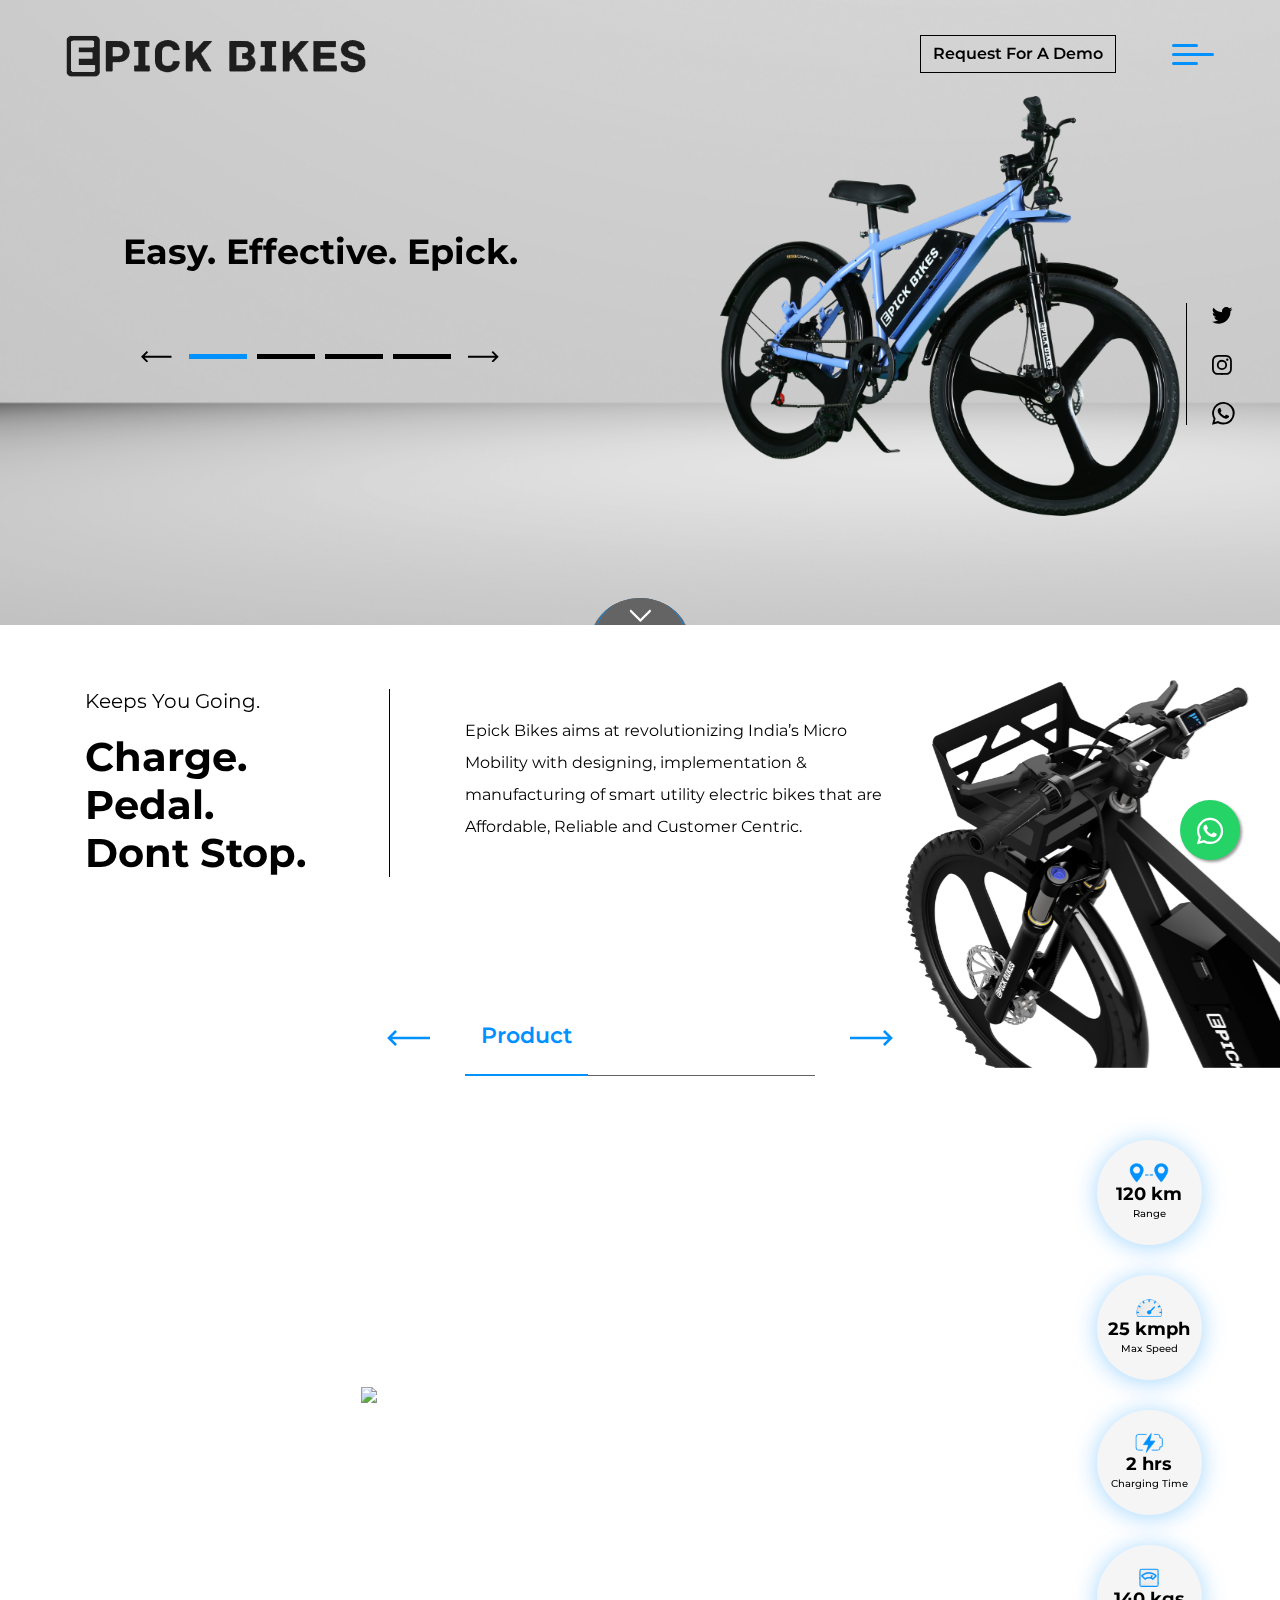
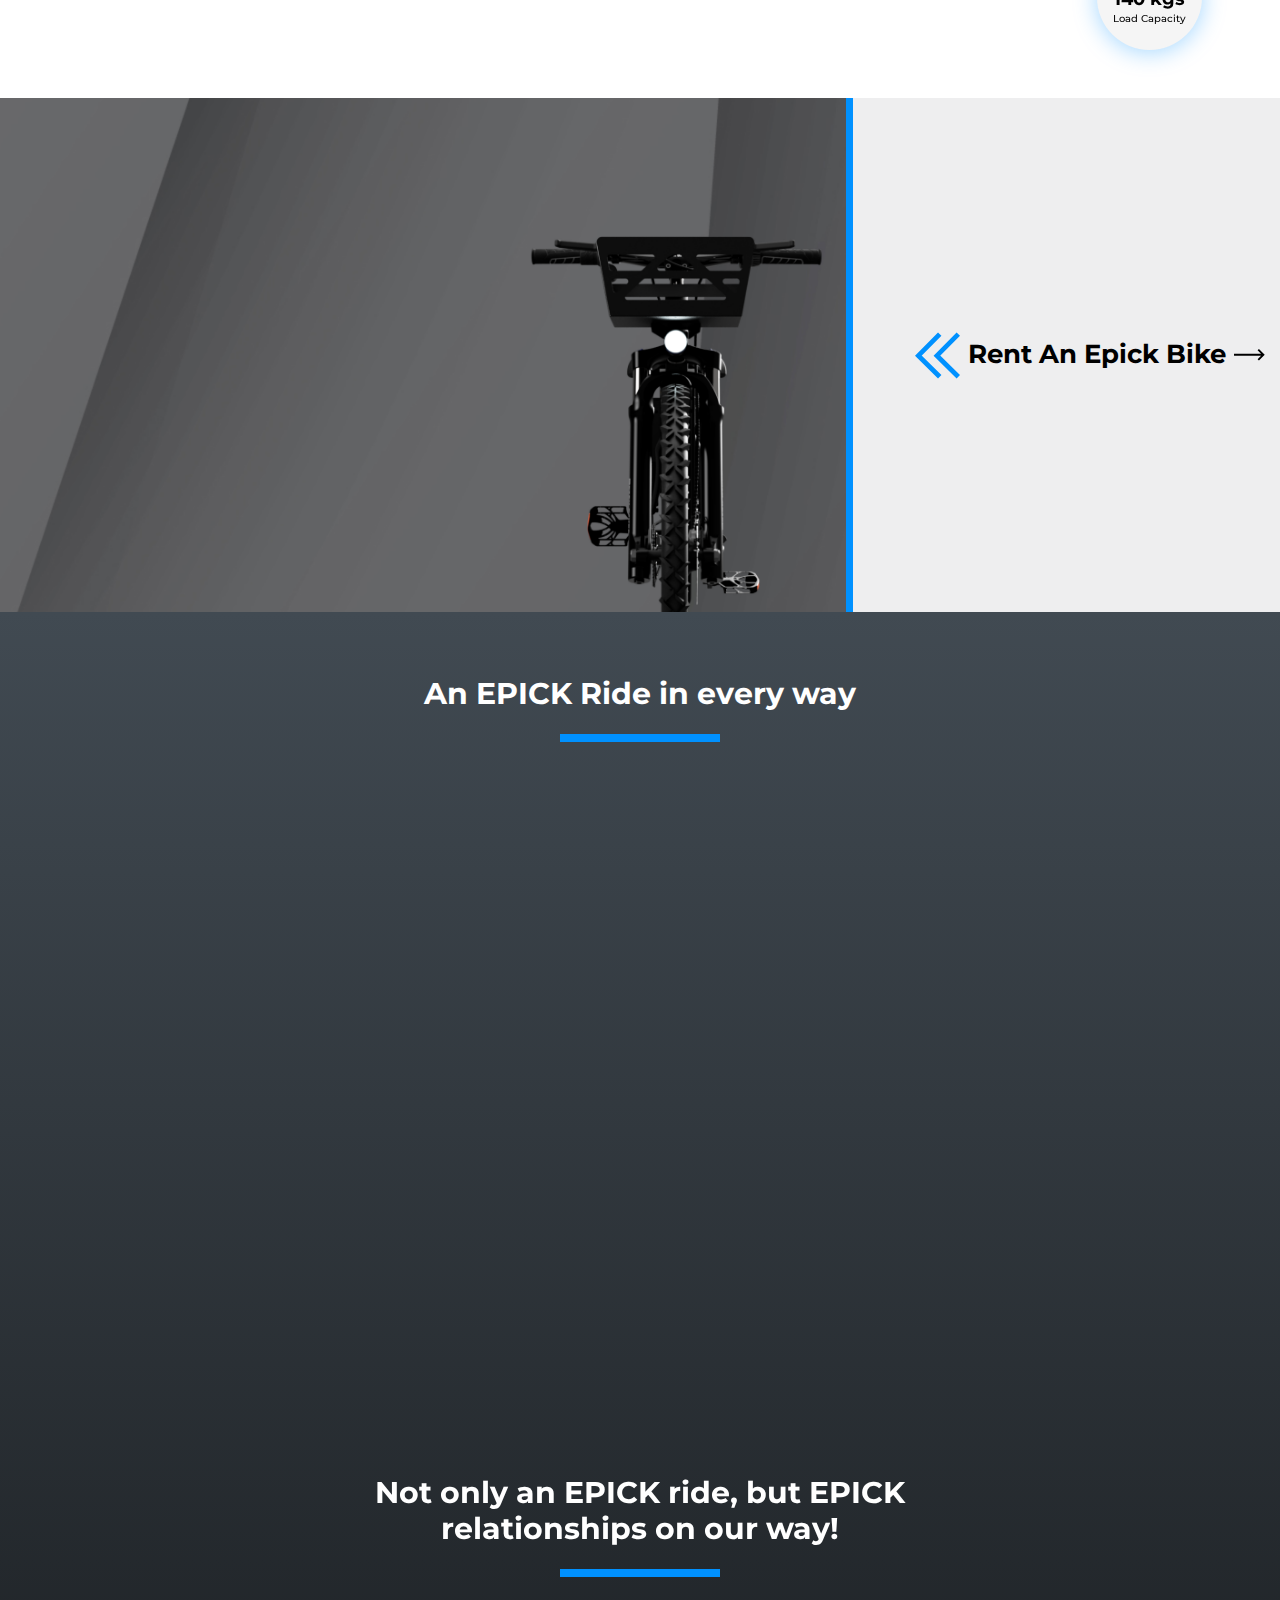
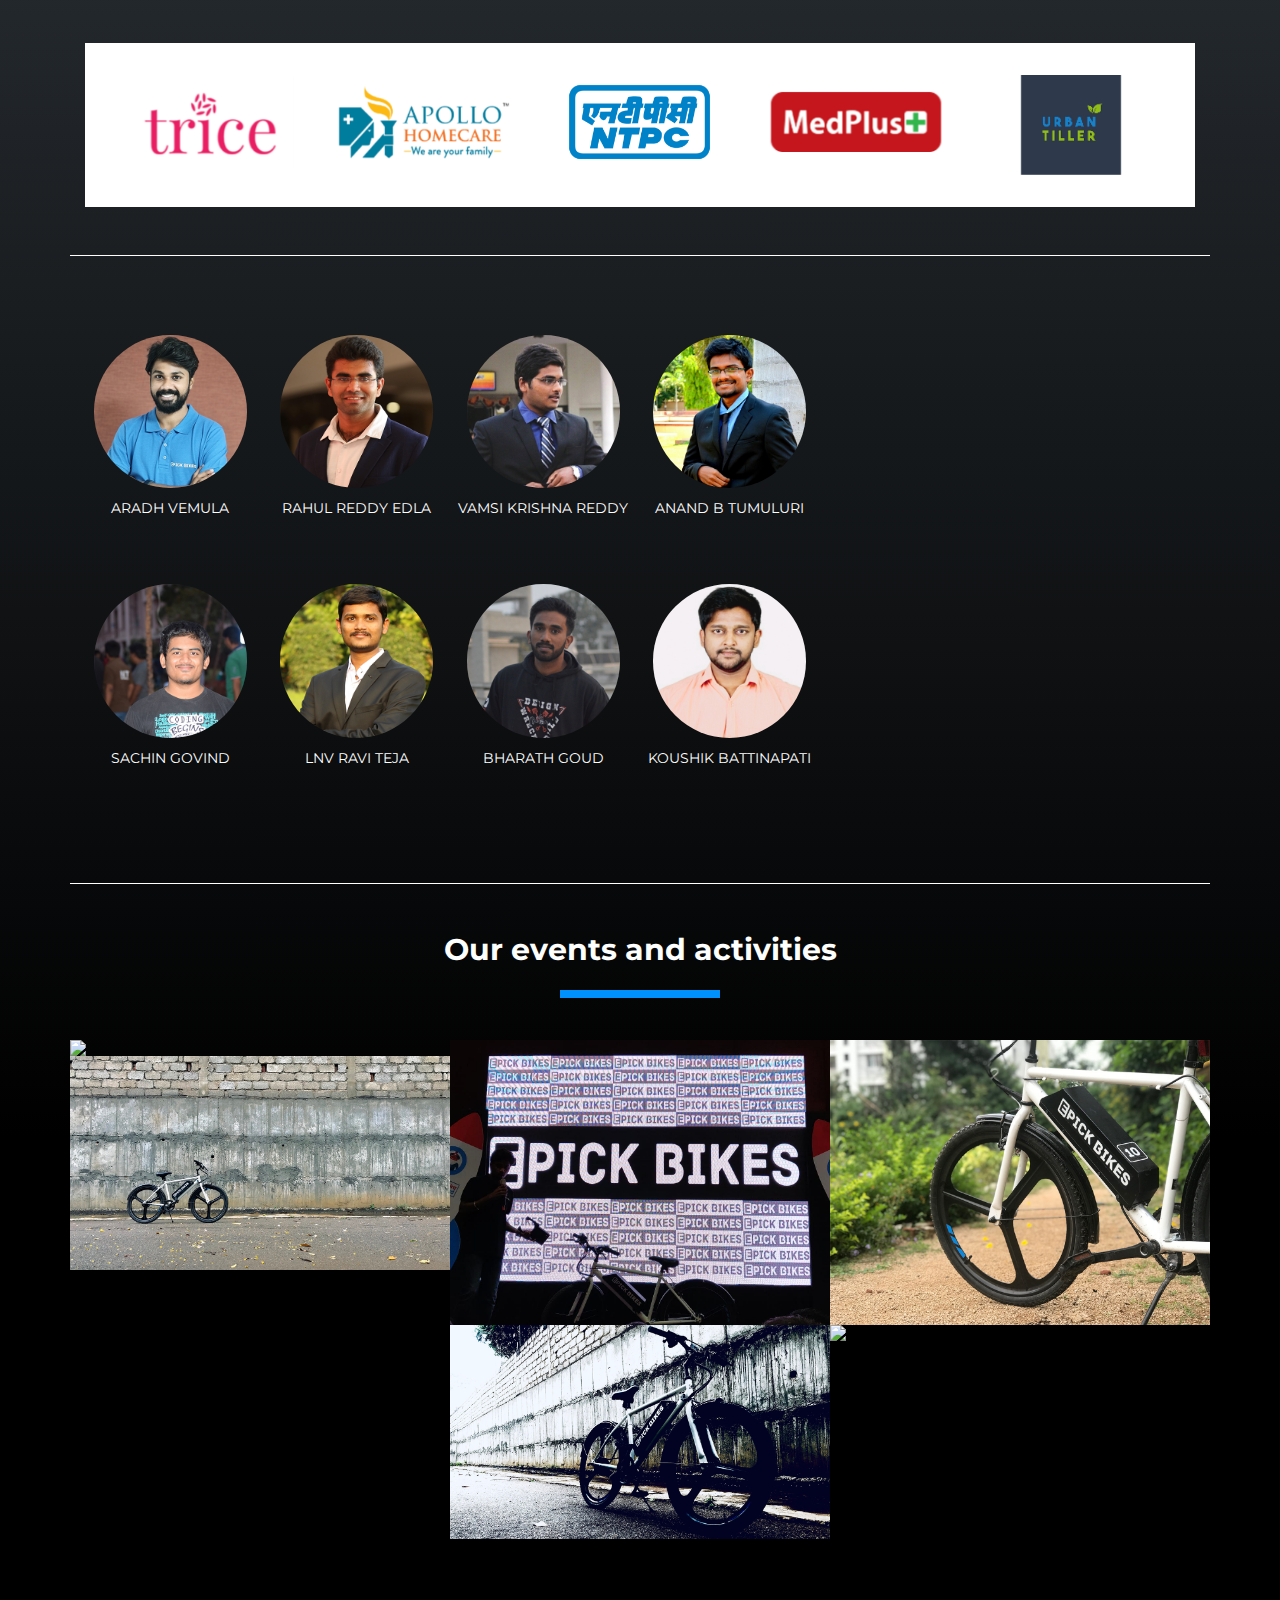
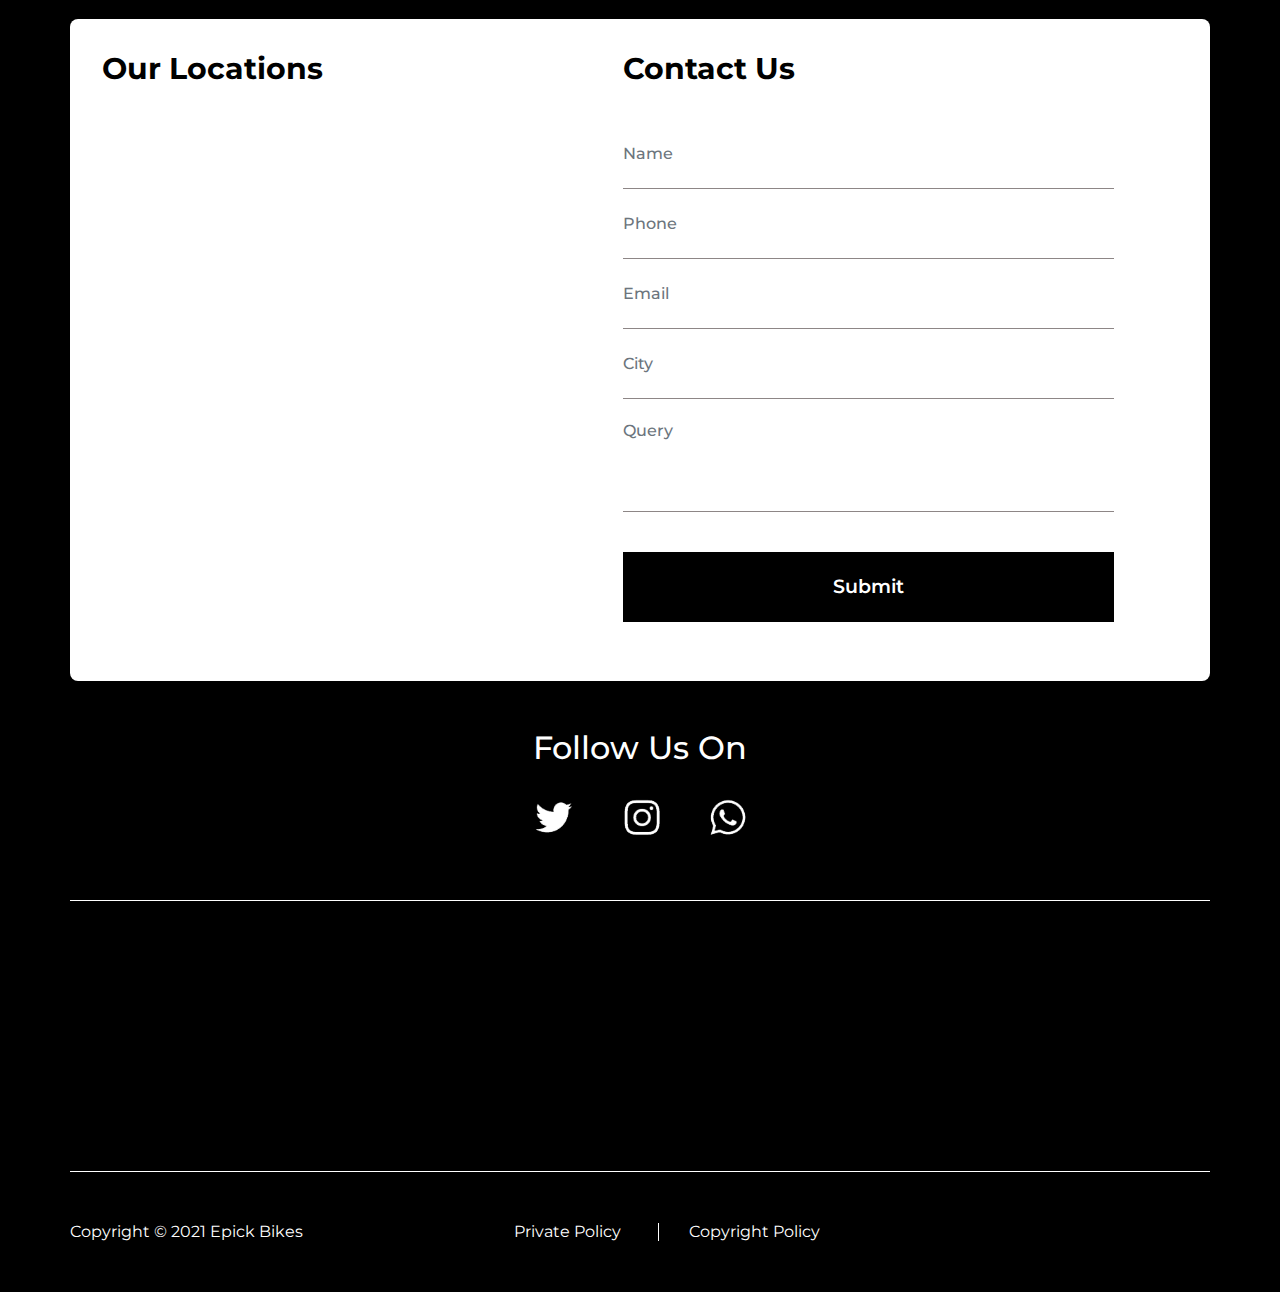
==== commit 850a125e: "added epick bikes to website" ====
--- a/index.html
+++ b/index.html
@@ -73,7 +73,7 @@
     <!-- The slideshow -->
     <div class="carousel-inner">
       <div class="carousel-item active">
-        <img src="images/eb1.png" class="animated slideInRight img-fluid">
+        <img src="images/ab9a3816_o.png" class="animated slideInRight img-fluid">
         <div class="carousel-caption">
           <div class="container-fluid">
             <div class="row">
@@ -224,7 +224,7 @@
       </div>
       <div class="col-md-6" data-aos="fade-left" data-aos-delay="200">
         <p>
-          Epick Bikes aims at revolutionizing India’s Micro-Mobility with designing, implementation & manufacturing of smart utility electric bikes that are Affordable, Reliable and Customer Centric.
+          Epick Bikes aims at revolutionizing India’s Micro Mobility with designing, implementation & manufacturing of smart utility electric bikes that are Affordable, Reliable and Customer Centric.
         </p>
       </div>
     </div>
@@ -289,27 +289,27 @@
               <div class="carousel-inner">
                 <div class="carousel-item active">
                   <div class="bike_img">
-                    <img src="images/product_bike_22.png" class="img-fluid">
+                    <img src="images/product_bike_1.png" class="img-fluid">
                   </div>
                 </div>
                 <div class="carousel-item">
                   <div class="bike_img">
-                    <img src="images/product_bike_11.png" class="img-fluid">
+                    <img src="images/product_bike_2.png" class="img-fluid">
                   </div>
                 </div>
                 <div class="carousel-item">
                   <div class="bike_img">
-                    <img src="images/product_bike_33.png" class="img-fluid">
+                    <img src="images/product_bike_3.png" class="img-fluid">
                   </div>
                 </div>
                 <div class="carousel-item">
                   <div class="bike_img">
-                    <img src="images/product_bike_44.png" class="img-fluid">
+                    <img src="images/product_bike_4.png" class="img-fluid">
                   </div>
                 </div>
                 <div class="carousel-item">
                   <div class="bike_img">
-                    <img src="images/product_bike_55.png" class="img-fluid">
+                    <img src="images/product_bike_5.png" class="img-fluid">
                   </div>
                 </div>
               </div>
@@ -352,7 +352,7 @@
             <li>
               <a class="toggle" srcUrl="images/charging_render.png">Portable Charger</a>
               <div class="inner">
-                <p>A lightweight 3A/5A portable charger that can be plugged in any domestic socket.
+                <p>A light weight 3A/5A portable charger that can be plugged in any domestic socket.
 </p>
               </div>
             </li>
@@ -366,7 +366,7 @@
             <li>
               <a class="toggle" srcUrl="images/gps_tracking.png">GPS Tracking</a>
               <div class="inner">
-                <p>Live GPS tracking & real-time Monitoring dashboard 
+                <p>Live GPS tracking & real time Monitoring dashboard 
 </p>
               </div>
             </li>
@@ -397,8 +397,8 @@
           <ul class="list-inline d-flex">
             <li class="list-inline-item" data-aos="fade-right" data-aos-delay="200">
               <h2>Buy An Epick Bike</h2>
-              <h1>Make your own Epick decisions!</h1>
-              <p>Own an Epick Bike and make your short distances even shorter, convenient and affordable.
+              <h1>Make your own EPICK decisions!</h1>
+              <p>Own an EPICK BIKE and make your short distances even shorter, convenient and affordable.
 </p>
               <button type="button" data-toggle="modal" data-target="#getForm" class="btn">Buy Now</button>
             </li>
@@ -429,8 +429,8 @@
           <ul class="list-inline d-flex">
             <li class="list-inline-item">
               <h2>Rent An Epick Bike</h2>
-              <h1>Let's not rush into this relationship</h1>
-              <p>Exhausted and skeptical in making a purchase decision! We are here to bridge that gap by creating an opportunity to try out our Epick Bike for few months and then adapt to your wish & will.</p>
+              <h1>Lets not rush into this relationship</h1>
+              <p>Exhausted and skeptical in making a purchase decision ! We are here to bridge that gap, by creating an opportunity to try out our EPICK BIKE for few months and then, adapt to your wish & will.</p>
               <button type="button" data-toggle="modal" data-target="#getForm" class="btn">Rent Now</button>
             </li>
           </ul>
@@ -444,7 +444,7 @@
 
 <section class="block_lg">
   <div id="howIsItUseFul">
-    <h1 class="title">An Epick Ride in every way</h1>
+    <h1 class="title">An EPICK Ride in every way</h1>
     <div class="container-fluid">
       <div class="row">
         <div class="col-md-4">
@@ -499,7 +499,7 @@
 
 
   <div class="container" id="testimonials">
-    <h1 class="title">Not only an Epick ride, but Epick <span>relationships on our way!</span></h1>
+    <h1 class="title">Not only an EPICK ride, but EPICK <span>relationships on our way!</span></h1>
     
     <div class="client_saying">
 
@@ -727,7 +727,7 @@
                 <div class="content-overlay"></div>
                 <img class="content-image" src="images/koushik.png">
                 <div class="content-details fadeIn-bottom">
-                  <h3 class="content-title">SUPPLY CHAIN MANAGEMENT</h3>
+                  <h3 class="content-title">Supply Chain Management</h3>
                 </div>
               </a>
             </div>
@@ -745,7 +745,7 @@
   </div>
 
   <div class="container events_block" id="ourEvents">
-    <h1 class="title">Gallery</h1>
+    <h1 class="title">Our events and activities</h1>
     <div class="row img_block">
       <!-- <img src="images/events.png" class="img-fluid"> -->
       <ul class="list-unstyled">
@@ -1065,6 +1065,9 @@
     </div>
   </div>
 </div>
+<a href="https://api.whatsapp.com/send?phone=918125967619&text=Hello, Epick Bikes" class="whatsapp" target="_blank">
+<i class="fab fa-whatsapp my-float"></i>
+</a>
 
 
 
--- a/css/style.css
+++ b/css/style.css
@@ -603,19 +603,19 @@
     border: 3px solid rgba(0, 145, 255, 1);
 }
 .product_features .color_select li:first-child a {
+	background: rgba(148, 16, 26, 1);
+}
+.product_features .color_select li:nth-child(2) a {
 	background: rgba(131, 180, 255, 1);
 }
-.product_features .color_select li:nth-child(2) a {
-	background: rgba(148, 16, 26, 1);
-}
 .product_features .color_select li:nth-child(3) a {
+	background: rgba(49, 184, 172, 1);
+}
+.product_features .color_select li:nth-child(4) a {
 	background: rgba(113, 63, 47, 1);
 }
-.product_features .color_select li:nth-child(4) a {
+.product_features .color_select li:nth-child(5) a {
 	background: rgba(0, 0, 0, 1);
-}
-.product_features .color_select li:nth-child(5) a {
-	background: rgba(49, 184, 172, 1);
 }
 .product_details img.img-fluid {
     max-height: 480px;
@@ -1458,3 +1458,23 @@
   }
 }
 /* /left bounce */
+
+
+.whatsapp{
+	position:fixed;
+	width:60px;
+	height:60px;
+	bottom:40px;
+	right:40px;
+	background-color:#25d366;
+	color:#FFF;
+	border-radius:50px;
+	text-align:center;
+  font-size:30px;
+	box-shadow: 2px 2px 3px #999;
+  z-index:100;
+}
+
+.my-float{
+	margin-top:16px;
+}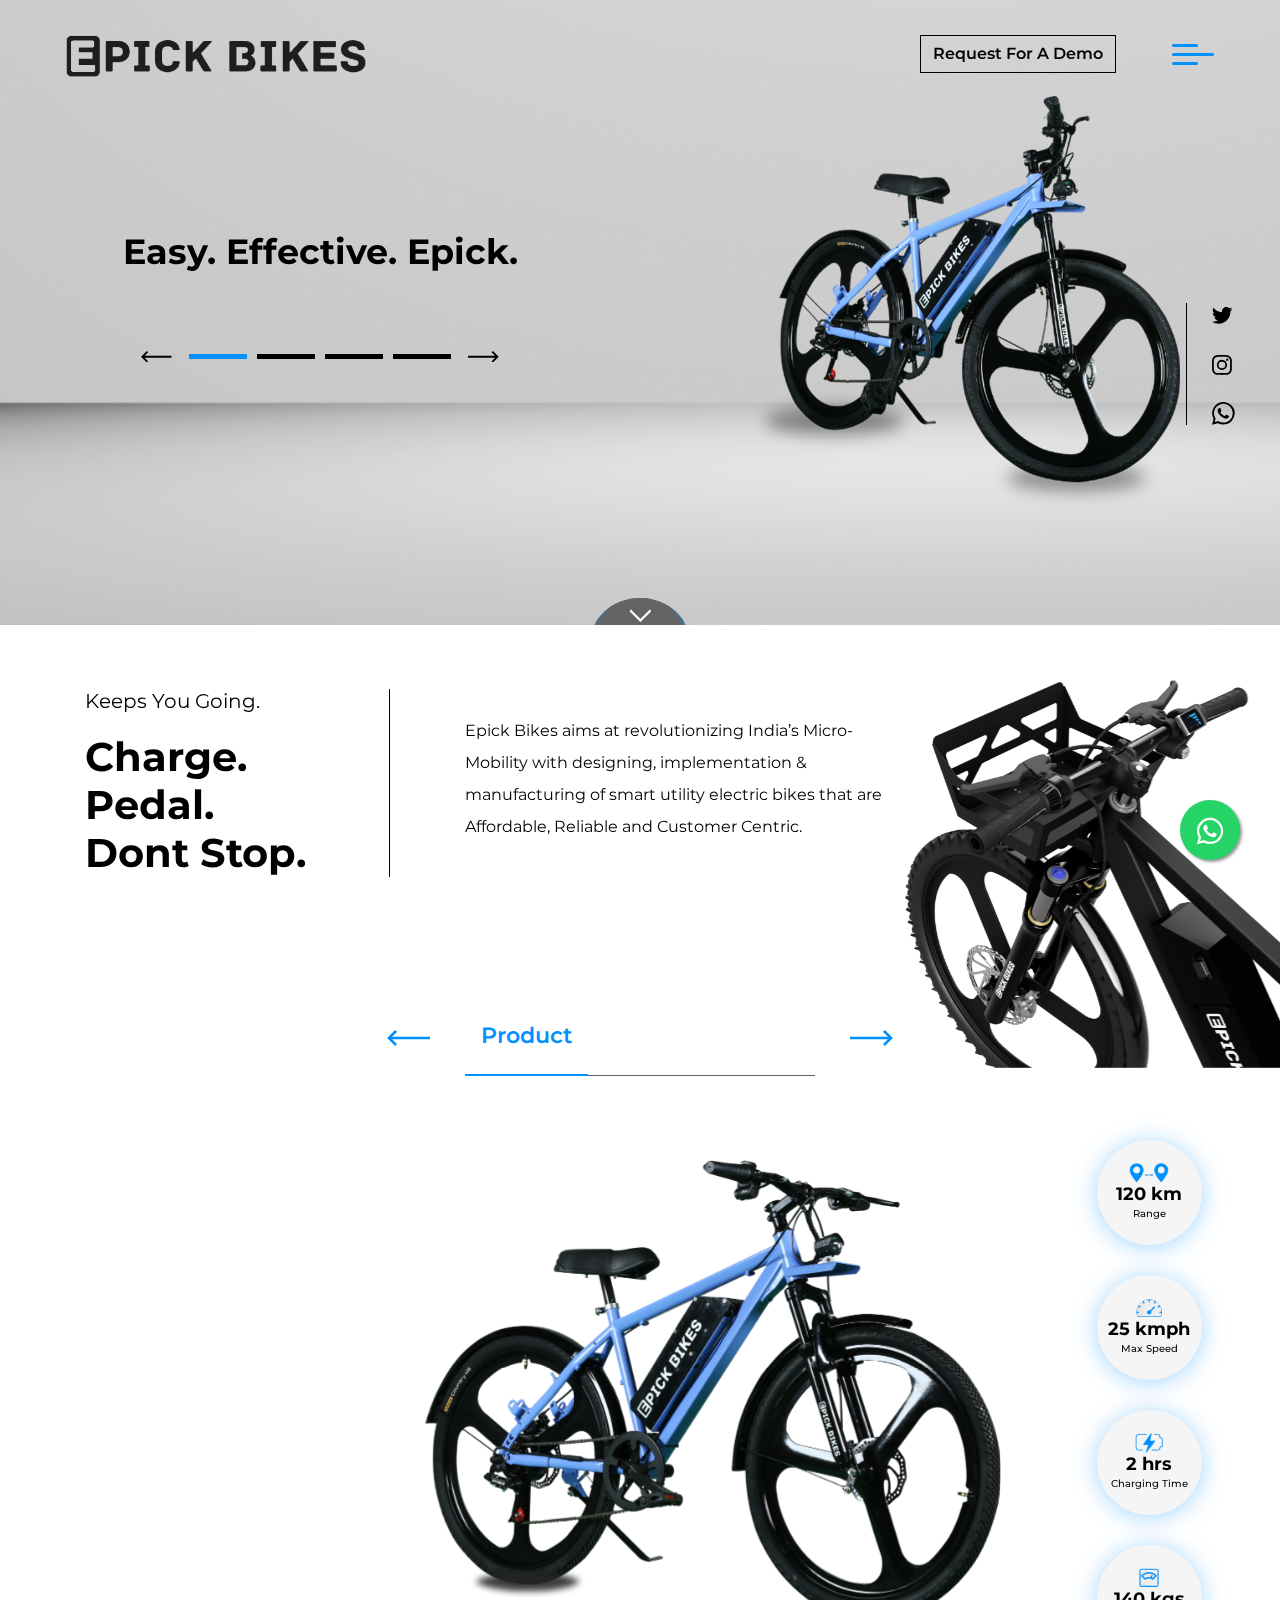
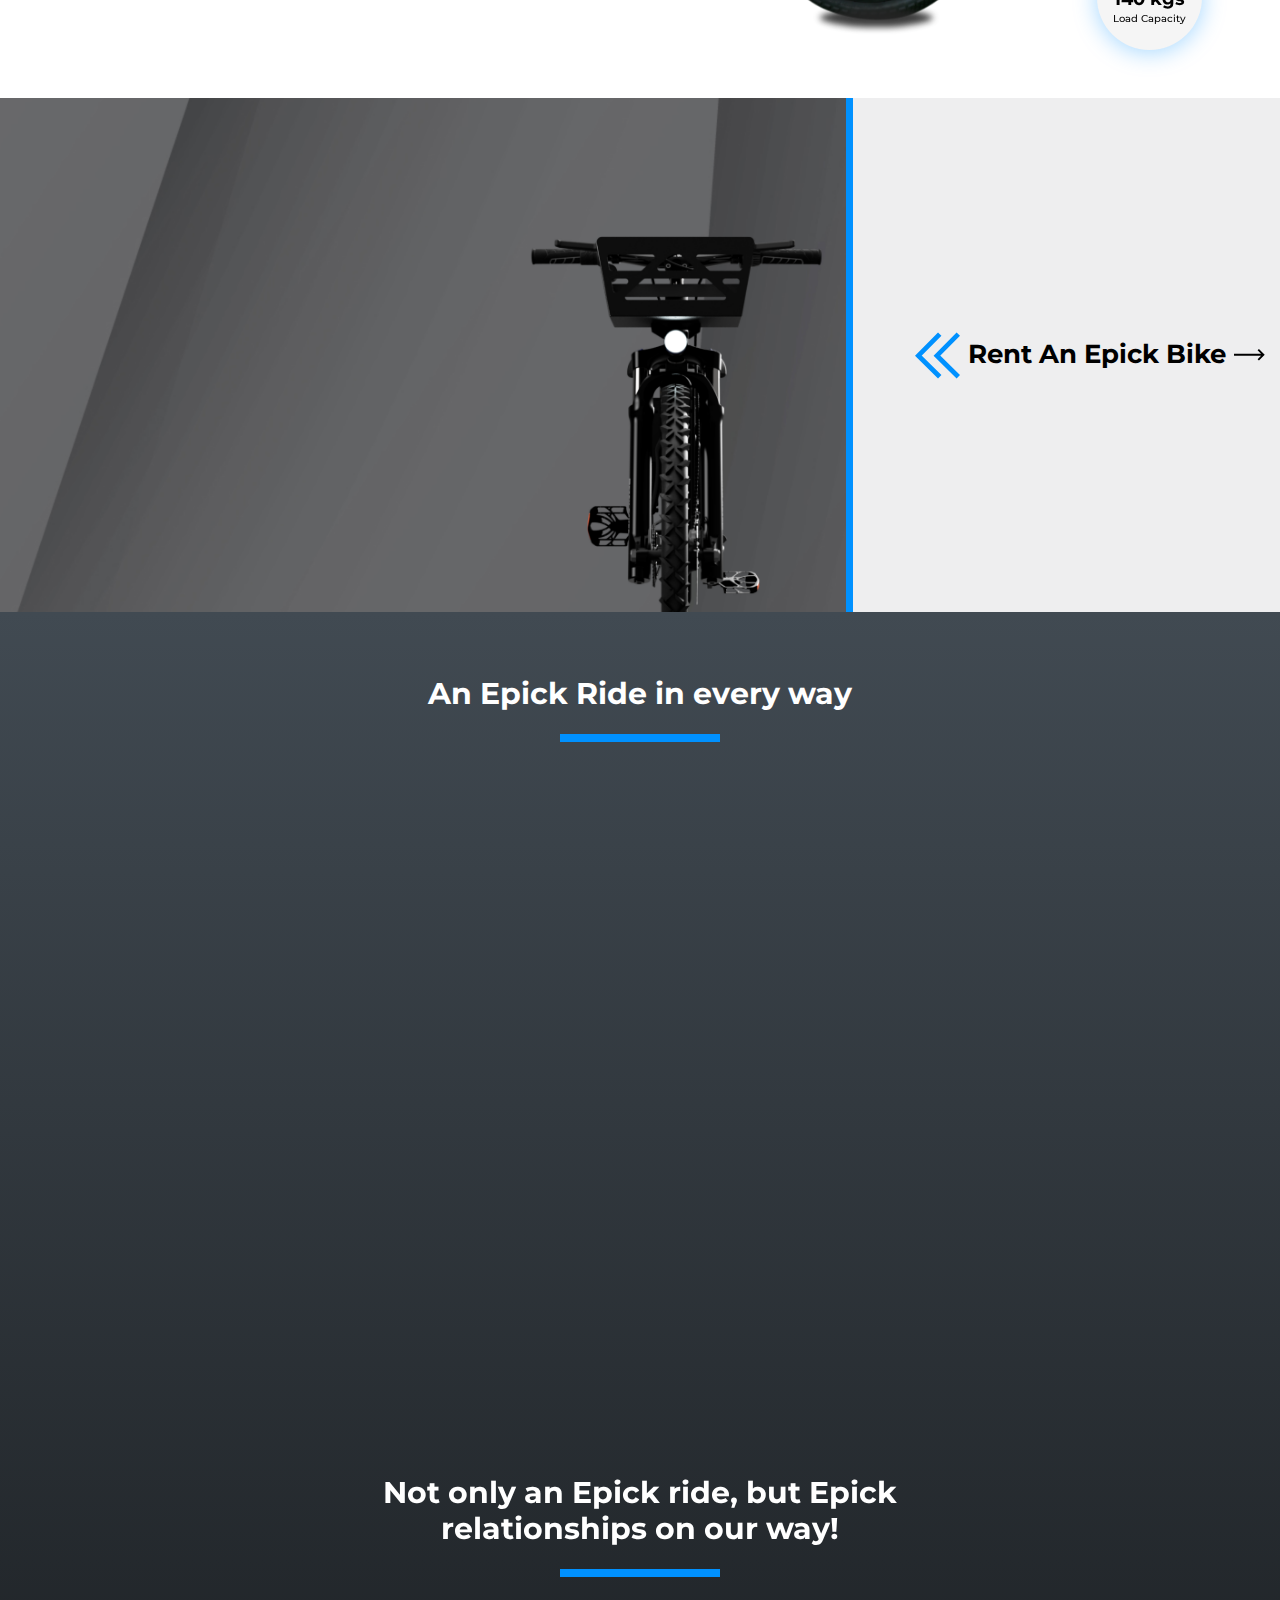
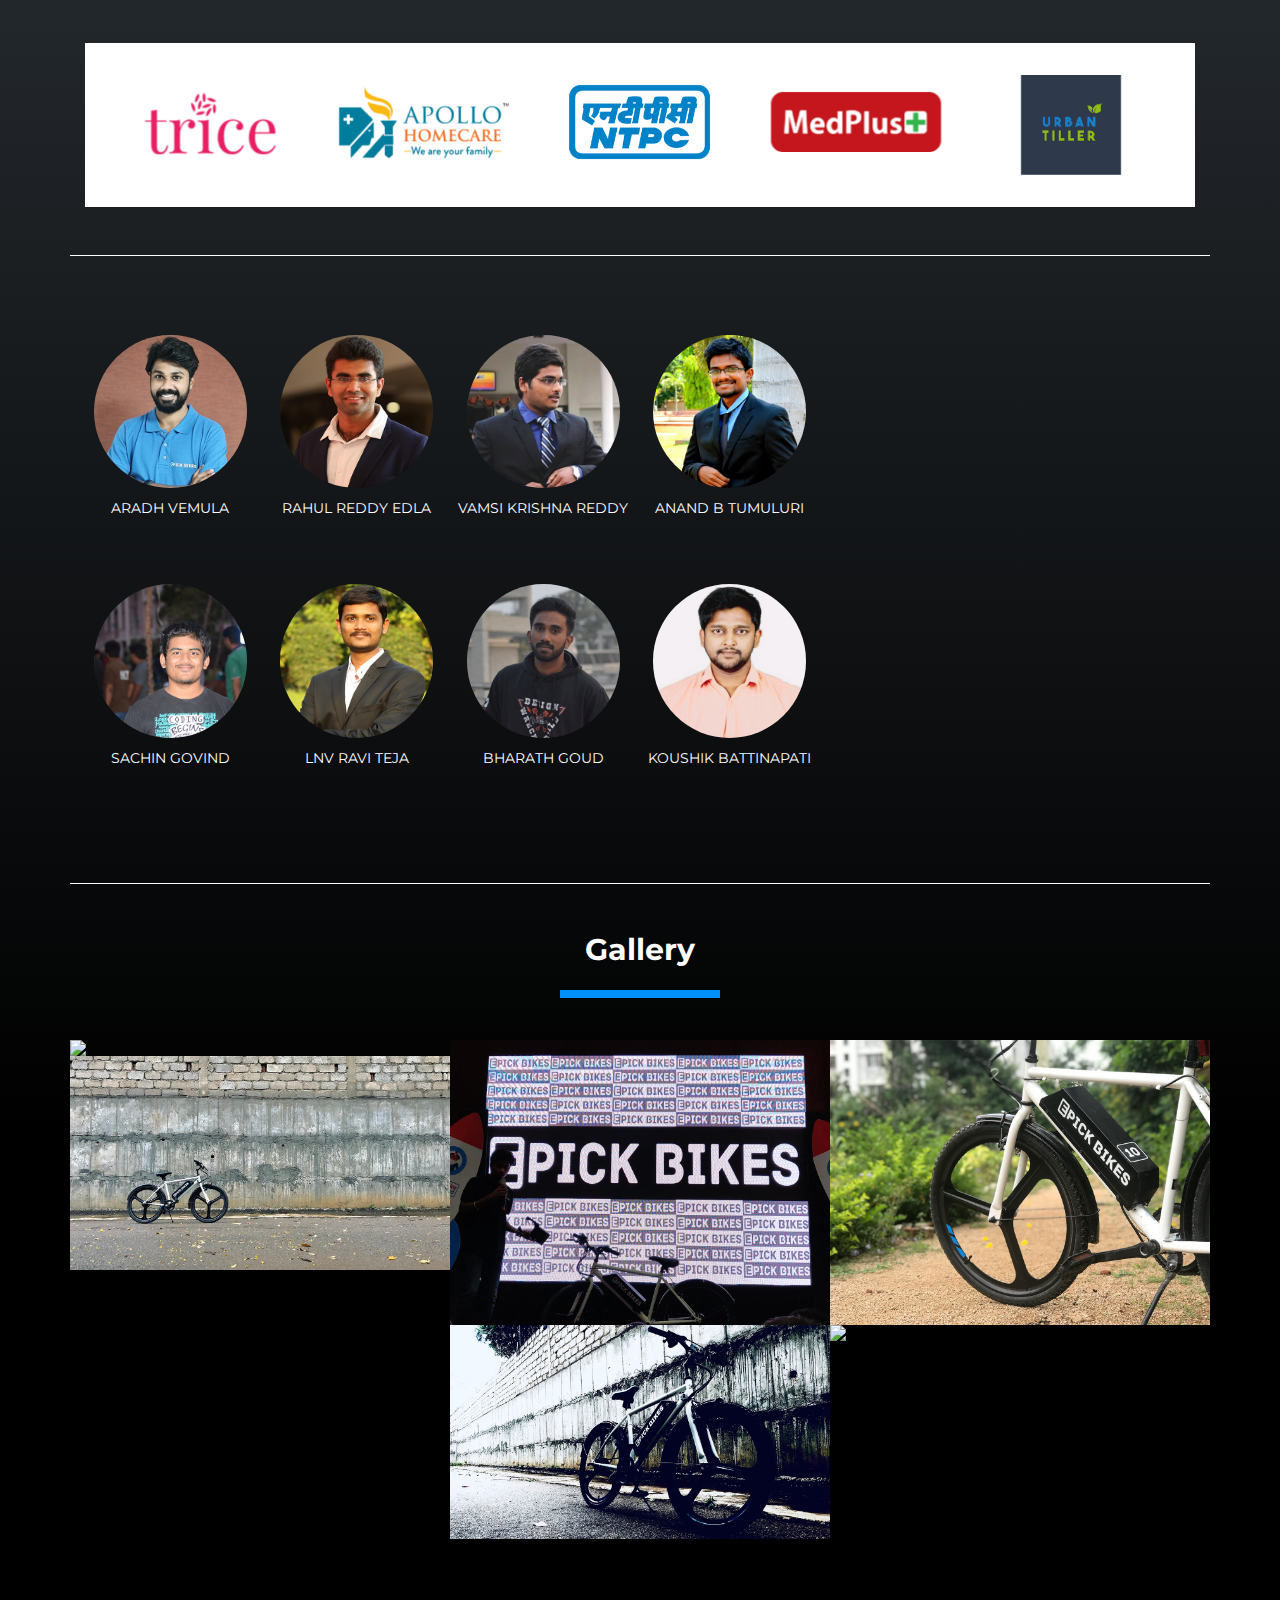
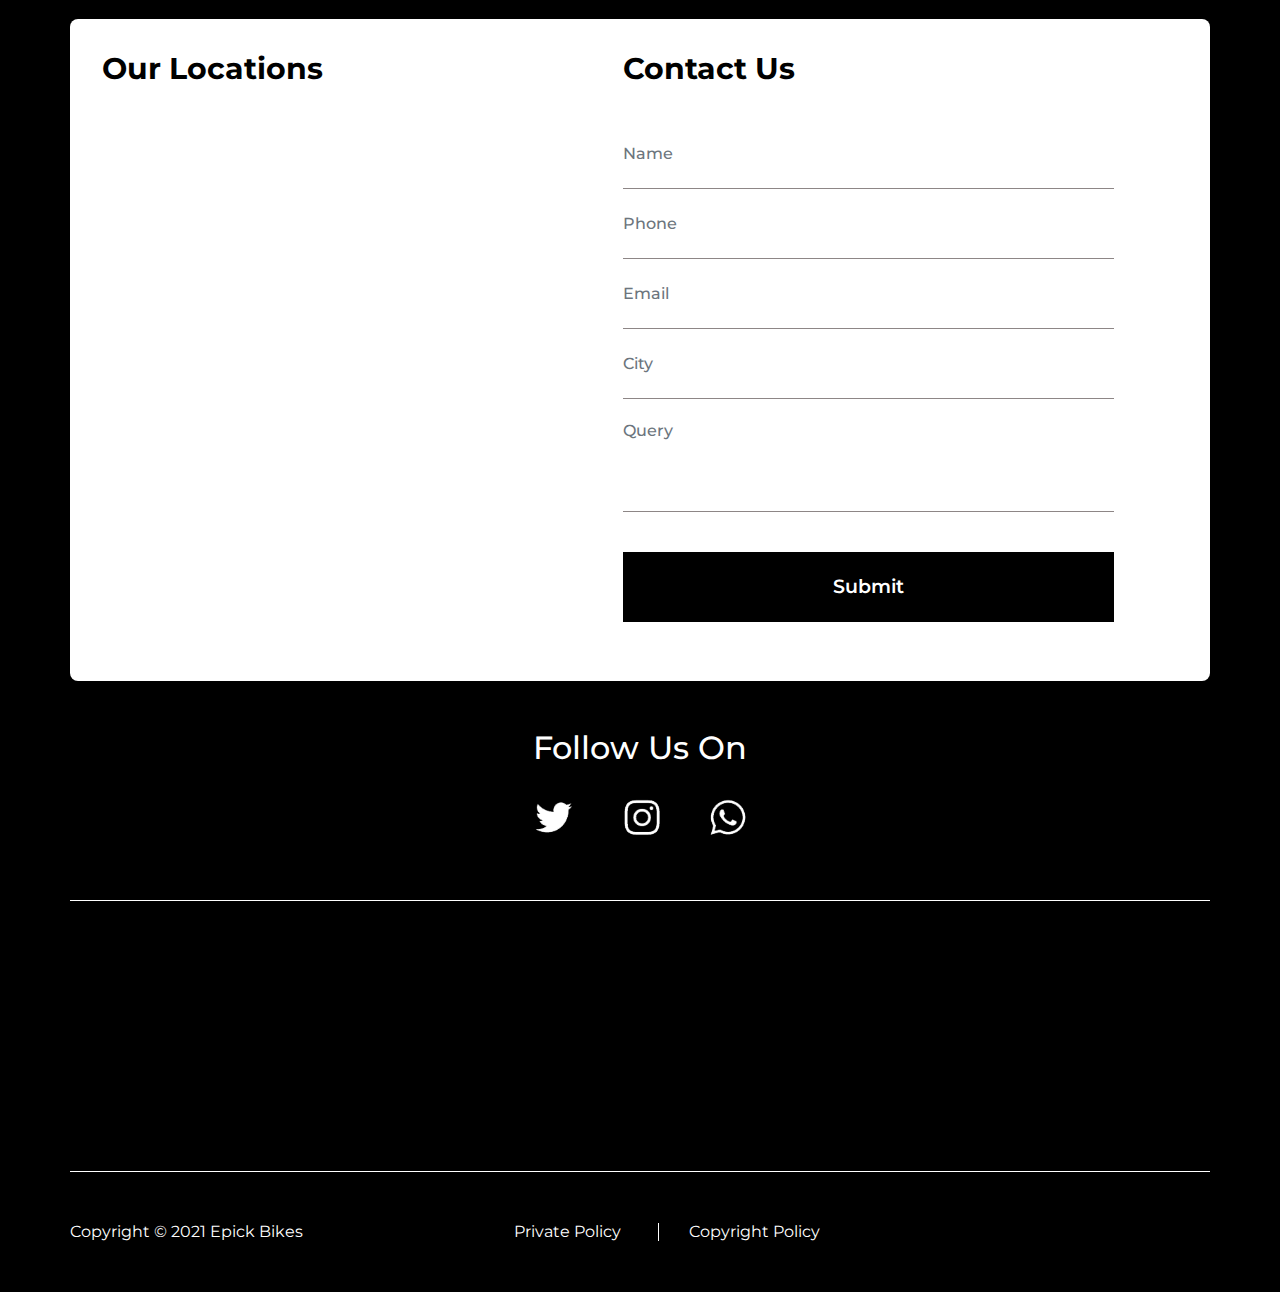
==== commit ad805d97: "added whatsa" ====
--- a/index.html
+++ b/index.html
@@ -73,7 +73,7 @@
     <!-- The slideshow -->
     <div class="carousel-inner">
       <div class="carousel-item active">
-        <img src="images/ab9a3816_o.png" class="animated slideInRight img-fluid">
+        <img src="images/eb1.png" class="animated slideInRight img-fluid">
         <div class="carousel-caption">
           <div class="container-fluid">
             <div class="row">
@@ -224,7 +224,7 @@
       </div>
       <div class="col-md-6" data-aos="fade-left" data-aos-delay="200">
         <p>
-          Epick Bikes aims at revolutionizing India’s Micro Mobility with designing, implementation & manufacturing of smart utility electric bikes that are Affordable, Reliable and Customer Centric.
+          Epick Bikes aims at revolutionizing India’s Micro-Mobility with designing, implementation & manufacturing of smart utility electric bikes that are Affordable, Reliable and Customer Centric.
         </p>
       </div>
     </div>
@@ -289,27 +289,27 @@
               <div class="carousel-inner">
                 <div class="carousel-item active">
                   <div class="bike_img">
-                    <img src="images/product_bike_1.png" class="img-fluid">
+                    <img src="images/product_bike_22.png" class="img-fluid">
                   </div>
                 </div>
                 <div class="carousel-item">
                   <div class="bike_img">
-                    <img src="images/product_bike_2.png" class="img-fluid">
+                    <img src="images/product_bike_11.png" class="img-fluid">
                   </div>
                 </div>
                 <div class="carousel-item">
                   <div class="bike_img">
-                    <img src="images/product_bike_3.png" class="img-fluid">
+                    <img src="images/product_bike_44.png" class="img-fluid">
                   </div>
                 </div>
                 <div class="carousel-item">
                   <div class="bike_img">
-                    <img src="images/product_bike_4.png" class="img-fluid">
+                    <img src="images/product_bike_55.png" class="img-fluid">
                   </div>
                 </div>
                 <div class="carousel-item">
                   <div class="bike_img">
-                    <img src="images/product_bike_5.png" class="img-fluid">
+                    <img src="images/product_bike_33.png" class="img-fluid">
                   </div>
                 </div>
               </div>
@@ -352,7 +352,7 @@
             <li>
               <a class="toggle" srcUrl="images/charging_render.png">Portable Charger</a>
               <div class="inner">
-                <p>A light weight 3A/5A portable charger that can be plugged in any domestic socket.
+                <p>A lightweight 3A/5A portable charger that can be plugged in any domestic socket.
 </p>
               </div>
             </li>
@@ -366,7 +366,7 @@
             <li>
               <a class="toggle" srcUrl="images/gps_tracking.png">GPS Tracking</a>
               <div class="inner">
-                <p>Live GPS tracking & real time Monitoring dashboard 
+                <p>Live GPS tracking & real-time Monitoring dashboard 
 </p>
               </div>
             </li>
@@ -397,8 +397,8 @@
           <ul class="list-inline d-flex">
             <li class="list-inline-item" data-aos="fade-right" data-aos-delay="200">
               <h2>Buy An Epick Bike</h2>
-              <h1>Make your own EPICK decisions!</h1>
-              <p>Own an EPICK BIKE and make your short distances even shorter, convenient and affordable.
+              <h1>Make your own Epick decisions!</h1>
+              <p>Own an Epick Bike and make your short distances even shorter, convenient and affordable.
 </p>
               <button type="button" data-toggle="modal" data-target="#getForm" class="btn">Buy Now</button>
             </li>
@@ -429,8 +429,8 @@
           <ul class="list-inline d-flex">
             <li class="list-inline-item">
               <h2>Rent An Epick Bike</h2>
-              <h1>Lets not rush into this relationship</h1>
-              <p>Exhausted and skeptical in making a purchase decision ! We are here to bridge that gap, by creating an opportunity to try out our EPICK BIKE for few months and then, adapt to your wish & will.</p>
+              <h1>Let's not rush into this relationship</h1>
+              <p>Exhausted and skeptical in making a purchase decision! We are here to bridge that gap by creating an opportunity to try out our Epick Bike for few months and then adapt to your wish & will.</p>
               <button type="button" data-toggle="modal" data-target="#getForm" class="btn">Rent Now</button>
             </li>
           </ul>
@@ -444,7 +444,7 @@
 
 <section class="block_lg">
   <div id="howIsItUseFul">
-    <h1 class="title">An EPICK Ride in every way</h1>
+    <h1 class="title">An Epick Ride in every way</h1>
     <div class="container-fluid">
       <div class="row">
         <div class="col-md-4">
@@ -499,7 +499,7 @@
 
 
   <div class="container" id="testimonials">
-    <h1 class="title">Not only an EPICK ride, but EPICK <span>relationships on our way!</span></h1>
+    <h1 class="title">Not only an Epick ride, but Epick <span>relationships on our way!</span></h1>
     
     <div class="client_saying">
 
@@ -727,7 +727,7 @@
                 <div class="content-overlay"></div>
                 <img class="content-image" src="images/koushik.png">
                 <div class="content-details fadeIn-bottom">
-                  <h3 class="content-title">Supply Chain Management</h3>
+                  <h3 class="content-title">SUPPLY CHAIN MANAGEMENT</h3>
                 </div>
               </a>
             </div>
@@ -745,7 +745,7 @@
   </div>
 
   <div class="container events_block" id="ourEvents">
-    <h1 class="title">Our events and activities</h1>
+    <h1 class="title">Gallery</h1>
     <div class="row img_block">
       <!-- <img src="images/events.png" class="img-fluid"> -->
       <ul class="list-unstyled">
--- a/css/style.css
+++ b/css/style.css
@@ -522,7 +522,7 @@
 	margin-right: 45px;
 }
 .product_features {
-	background: url('../images/group_56-3x.png');
+	background: url('../images/group_56-3x-min_1.png');
 	background-size: auto;
     background-repeat: no-repeat;
     background-position: top center;
@@ -603,19 +603,19 @@
     border: 3px solid rgba(0, 145, 255, 1);
 }
 .product_features .color_select li:first-child a {
+	background: rgba(131, 180, 255, 1);
+}
+.product_features .color_select li:nth-child(2) a {
 	background: rgba(148, 16, 26, 1);
 }
-.product_features .color_select li:nth-child(2) a {
-	background: rgba(131, 180, 255, 1);
-}
 .product_features .color_select li:nth-child(3) a {
+	background: rgba(113, 63, 47, 1);
+}
+.product_features .color_select li:nth-child(4) a {
+	background: rgba(0, 0, 0, 1);
+}
+.product_features .color_select li:nth-child(5) a {
 	background: rgba(49, 184, 172, 1);
-}
-.product_features .color_select li:nth-child(4) a {
-	background: rgba(113, 63, 47, 1);
-}
-.product_features .color_select li:nth-child(5) a {
-	background: rgba(0, 0, 0, 1);
 }
 .product_details img.img-fluid {
     max-height: 480px;
@@ -1458,8 +1458,6 @@
   }
 }
 /* /left bounce */
-
-
 .whatsapp{
 	position:fixed;
 	width:60px;
@@ -1477,4 +1475,4 @@
 
 .my-float{
 	margin-top:16px;
-}+}
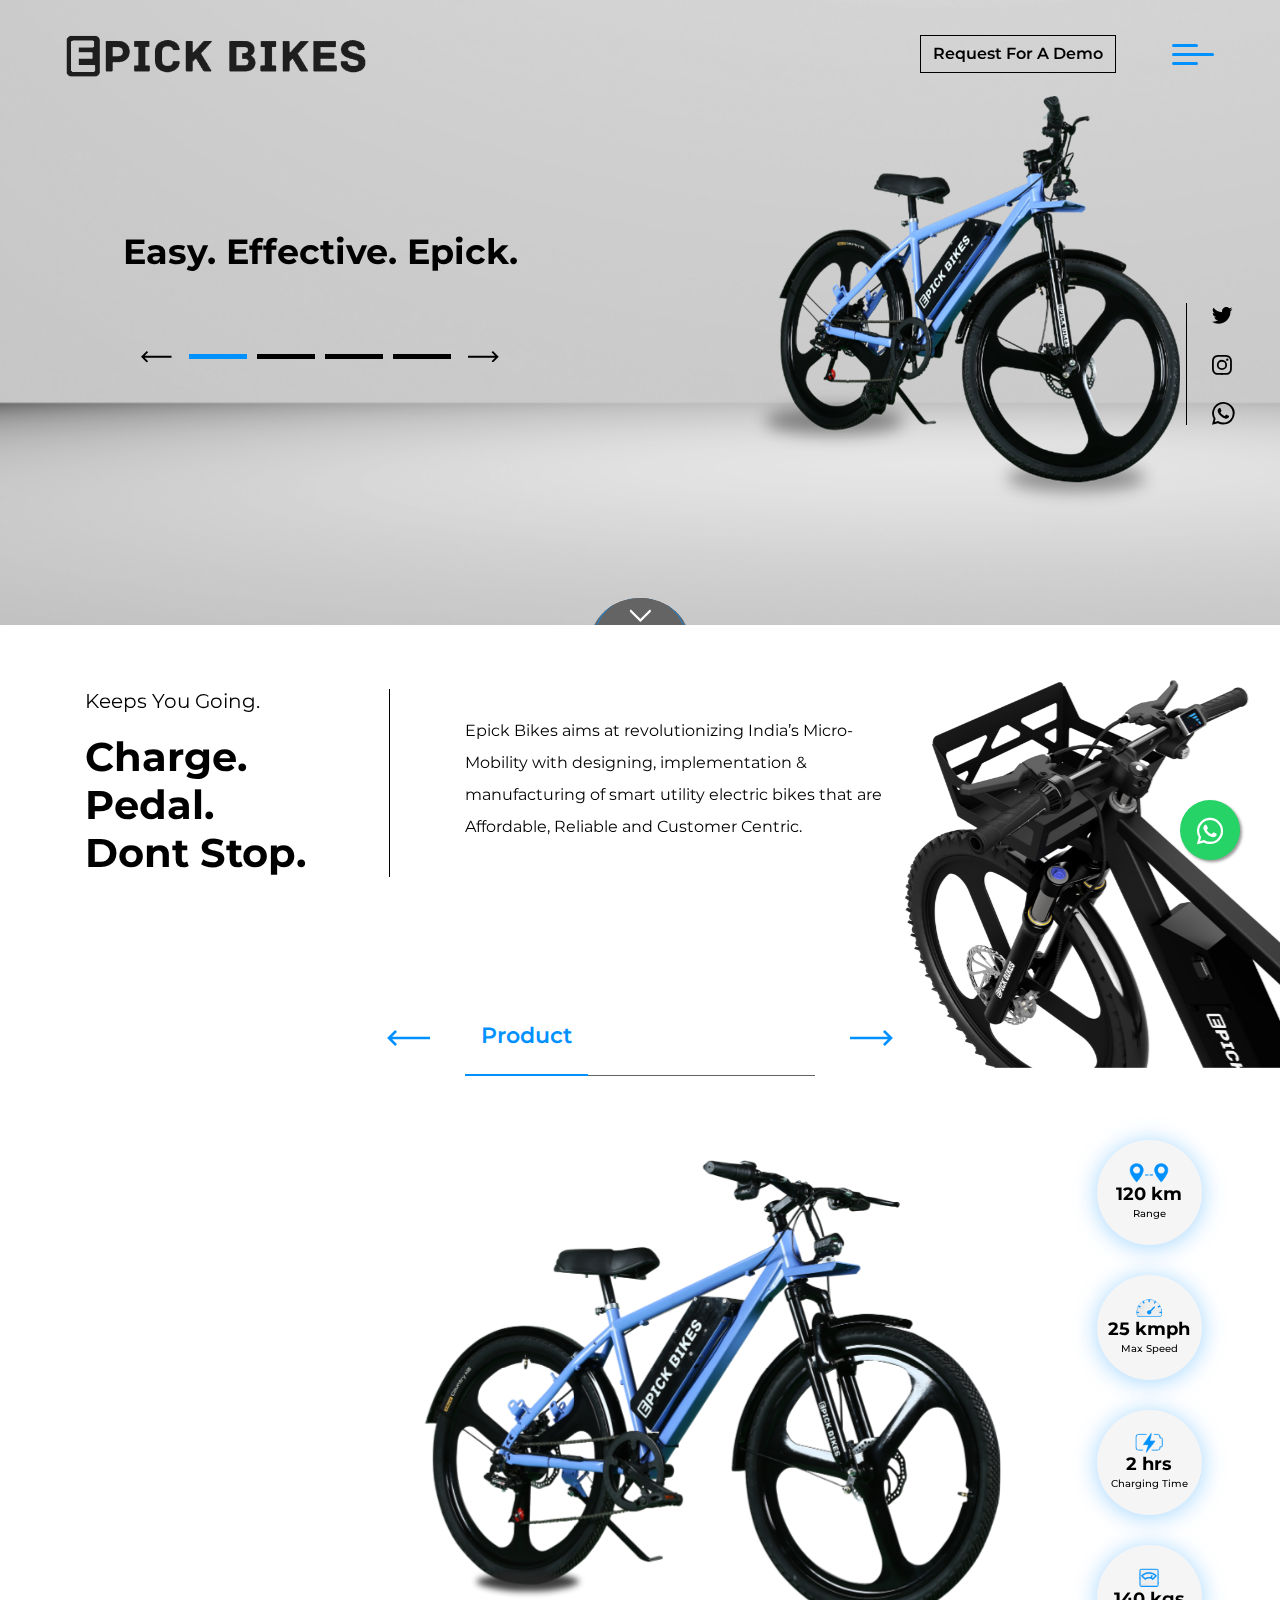
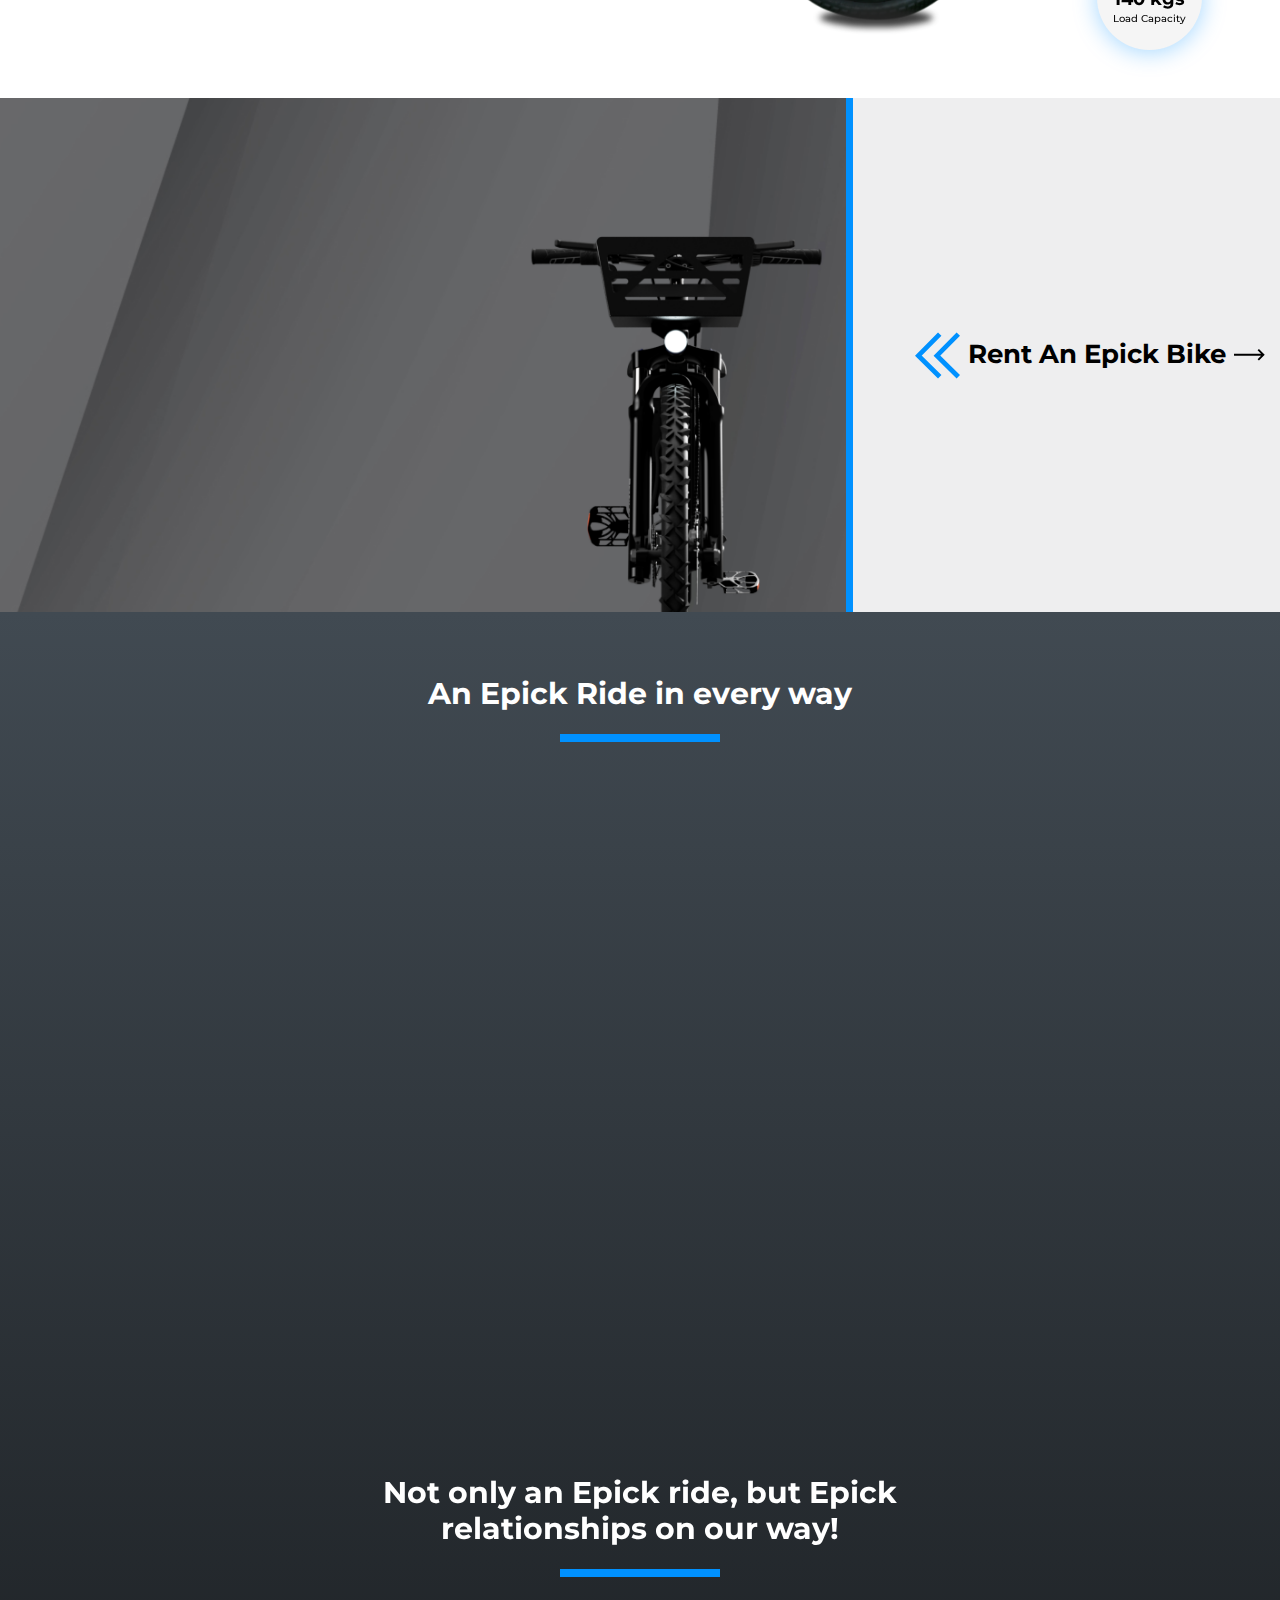
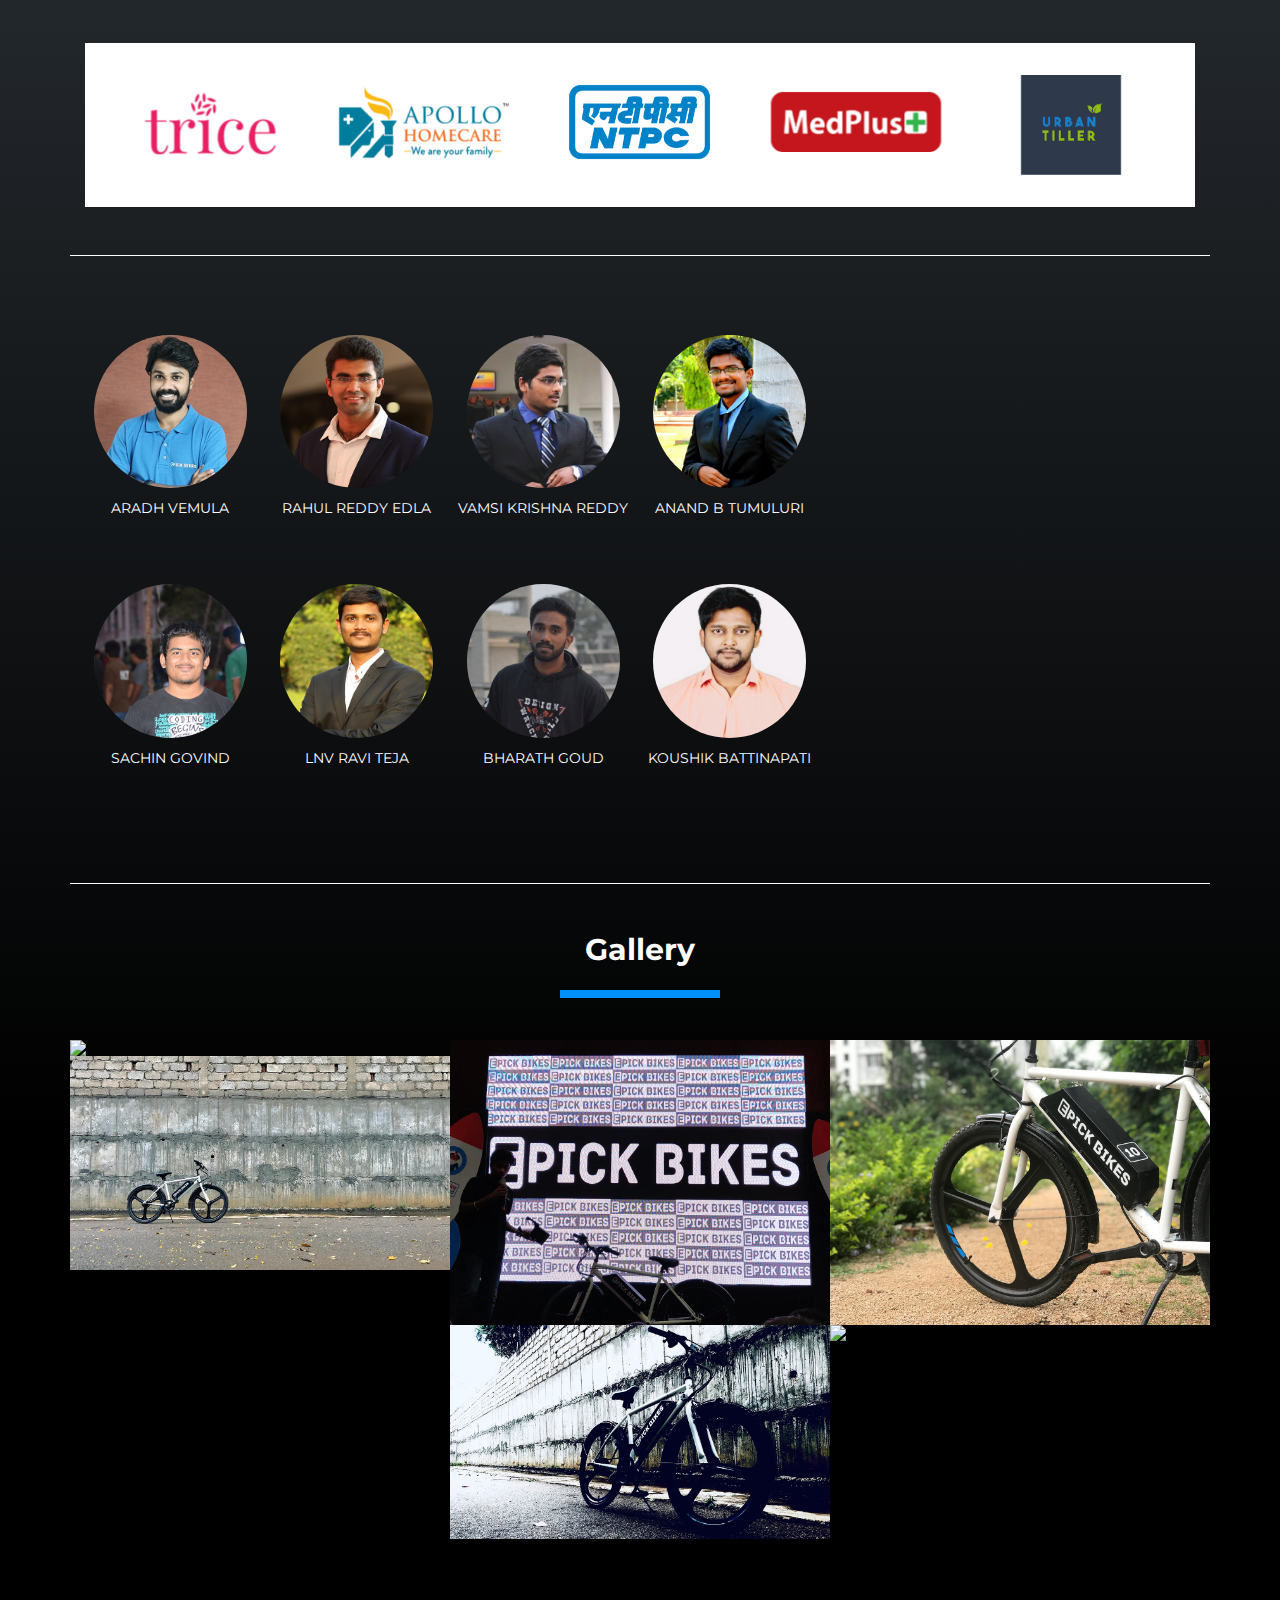
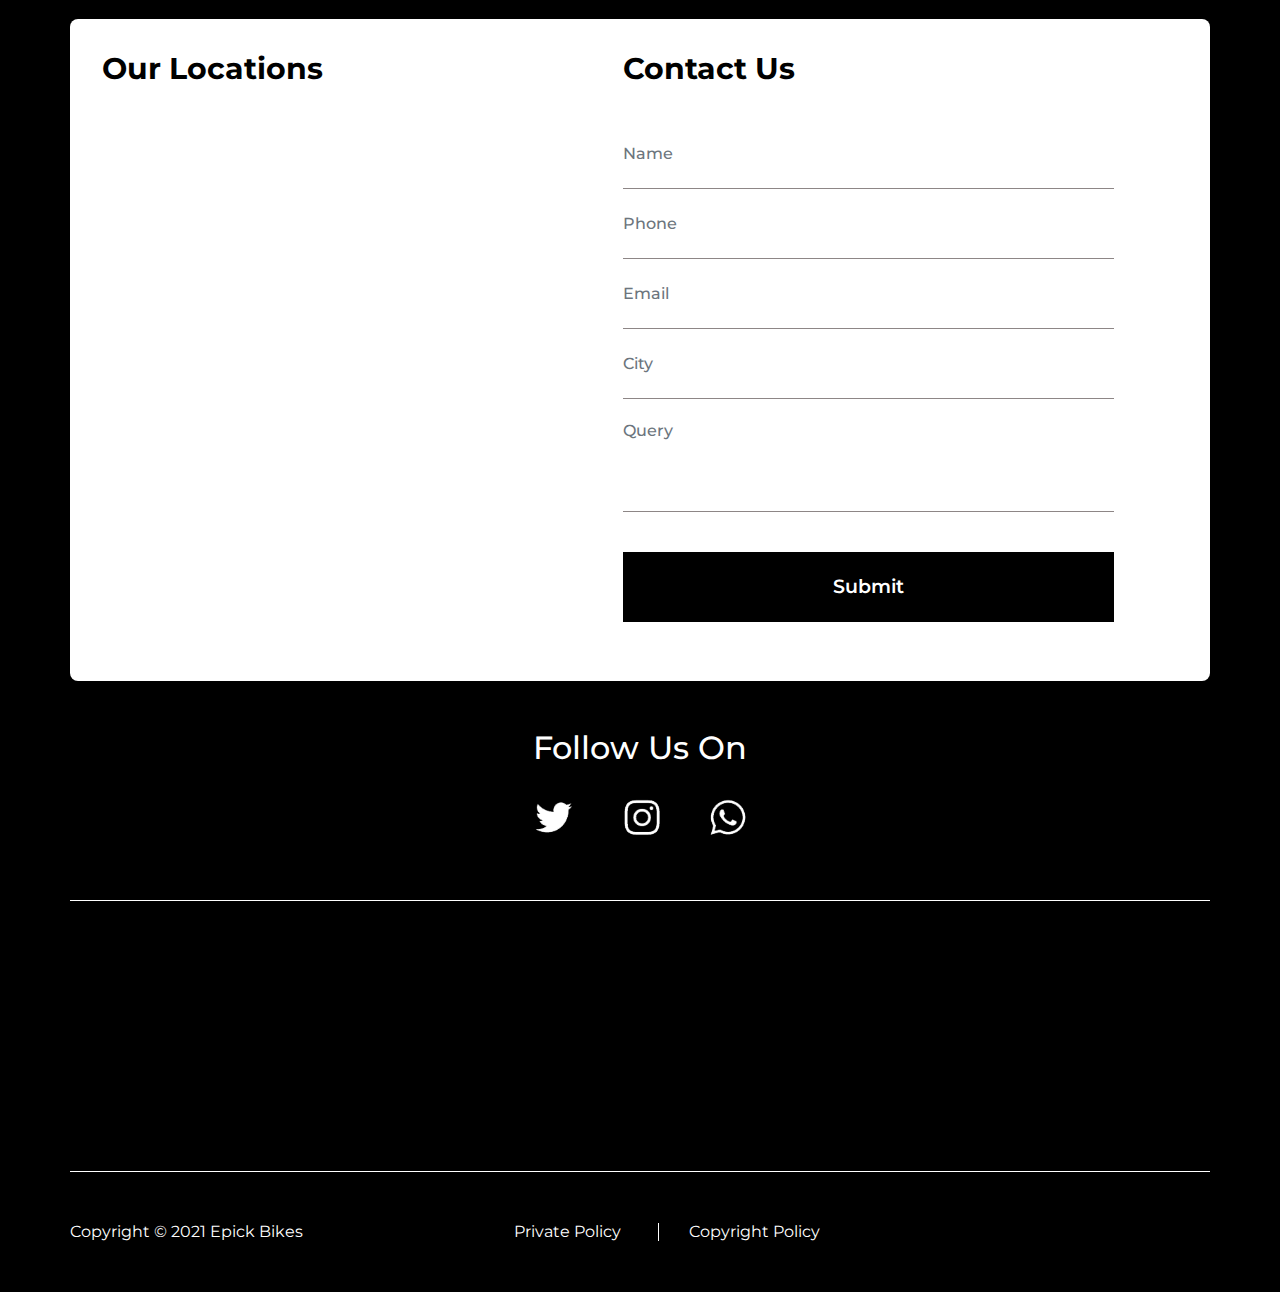
==== commit 21fd920d: "added latest comparison" ====
--- a/index.html
+++ b/index.html
@@ -280,7 +280,7 @@
                 <a href=""></a>
               </li>
             </ul>
-            <a class="btn mt-5" href="docs/Epick Bikes_Specification PDF.pdf" target="blank">See Detailed Specifications</a>
+            <a class="btn mt-5" href="docs/Comparison_Sheet.pdf" target="blank">See Detailed Specifications</a>
           </div>
         </div>
         <div class="col-md-9">
